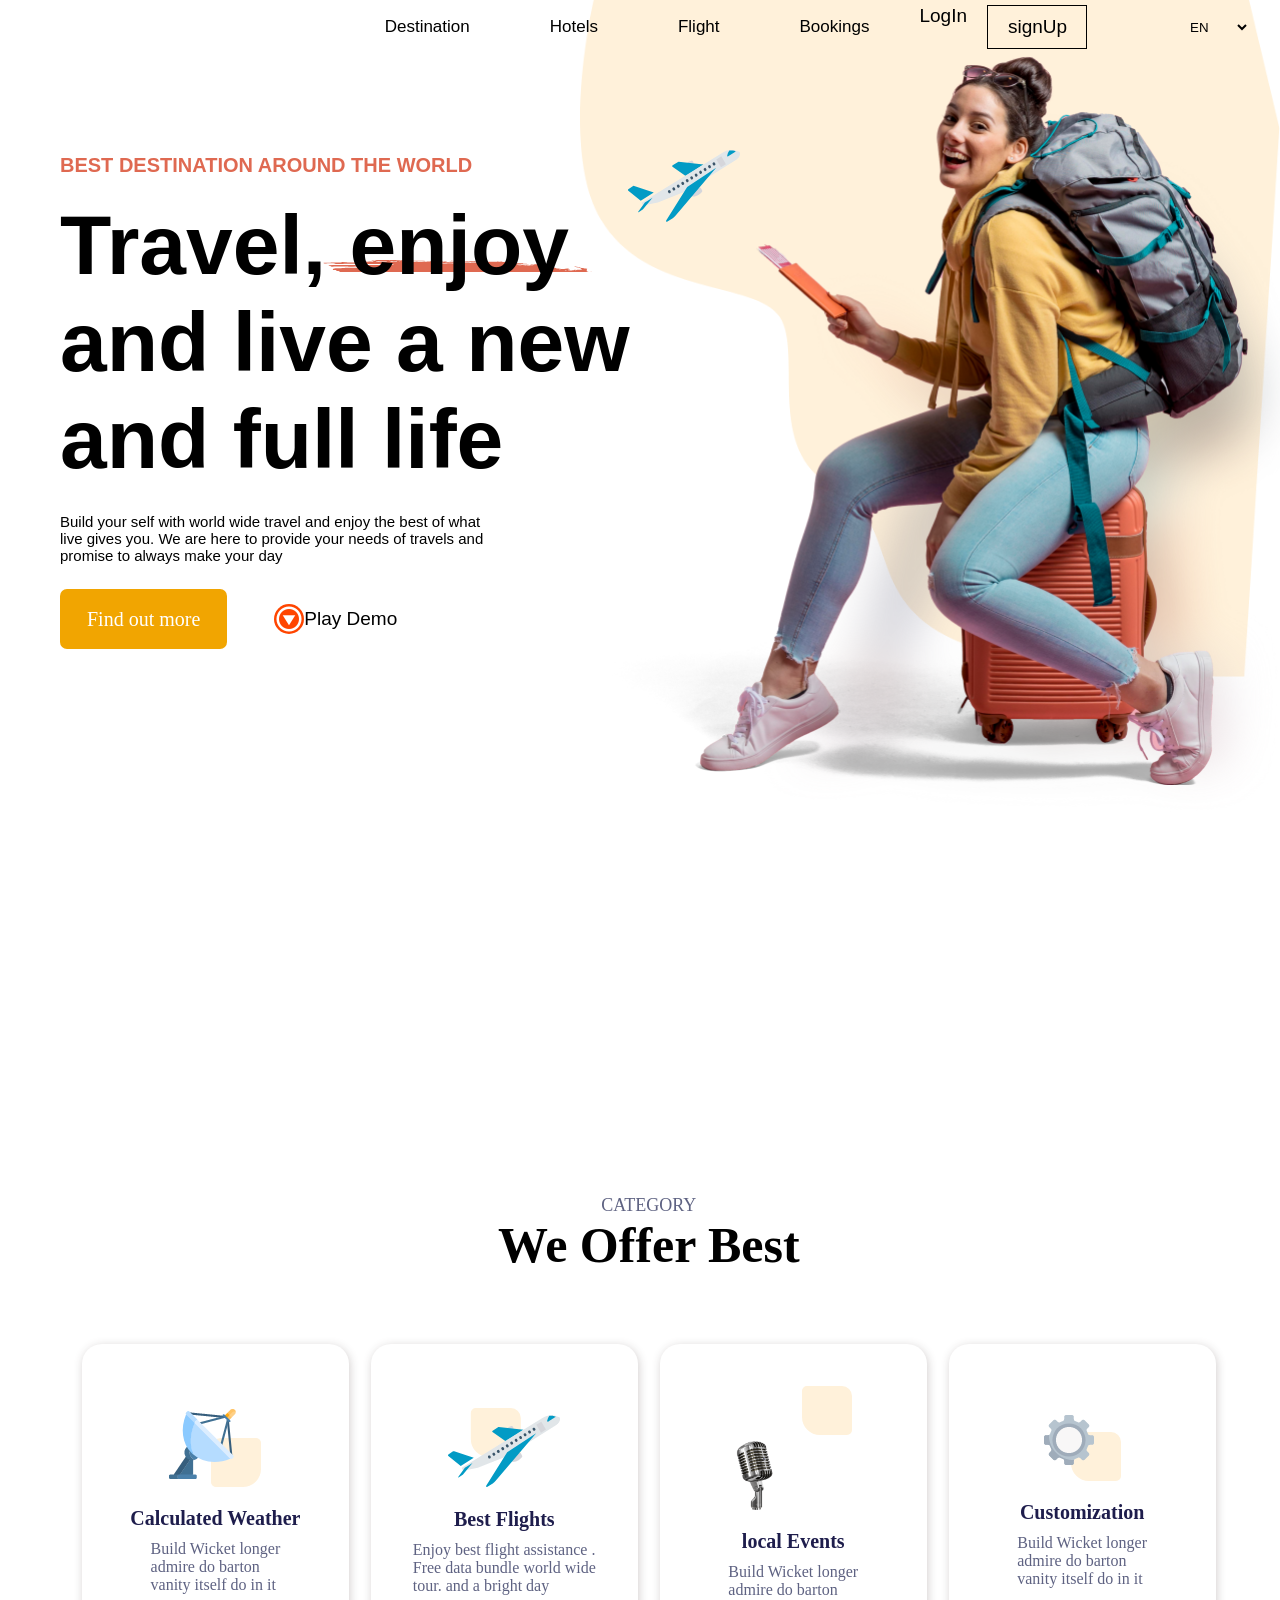
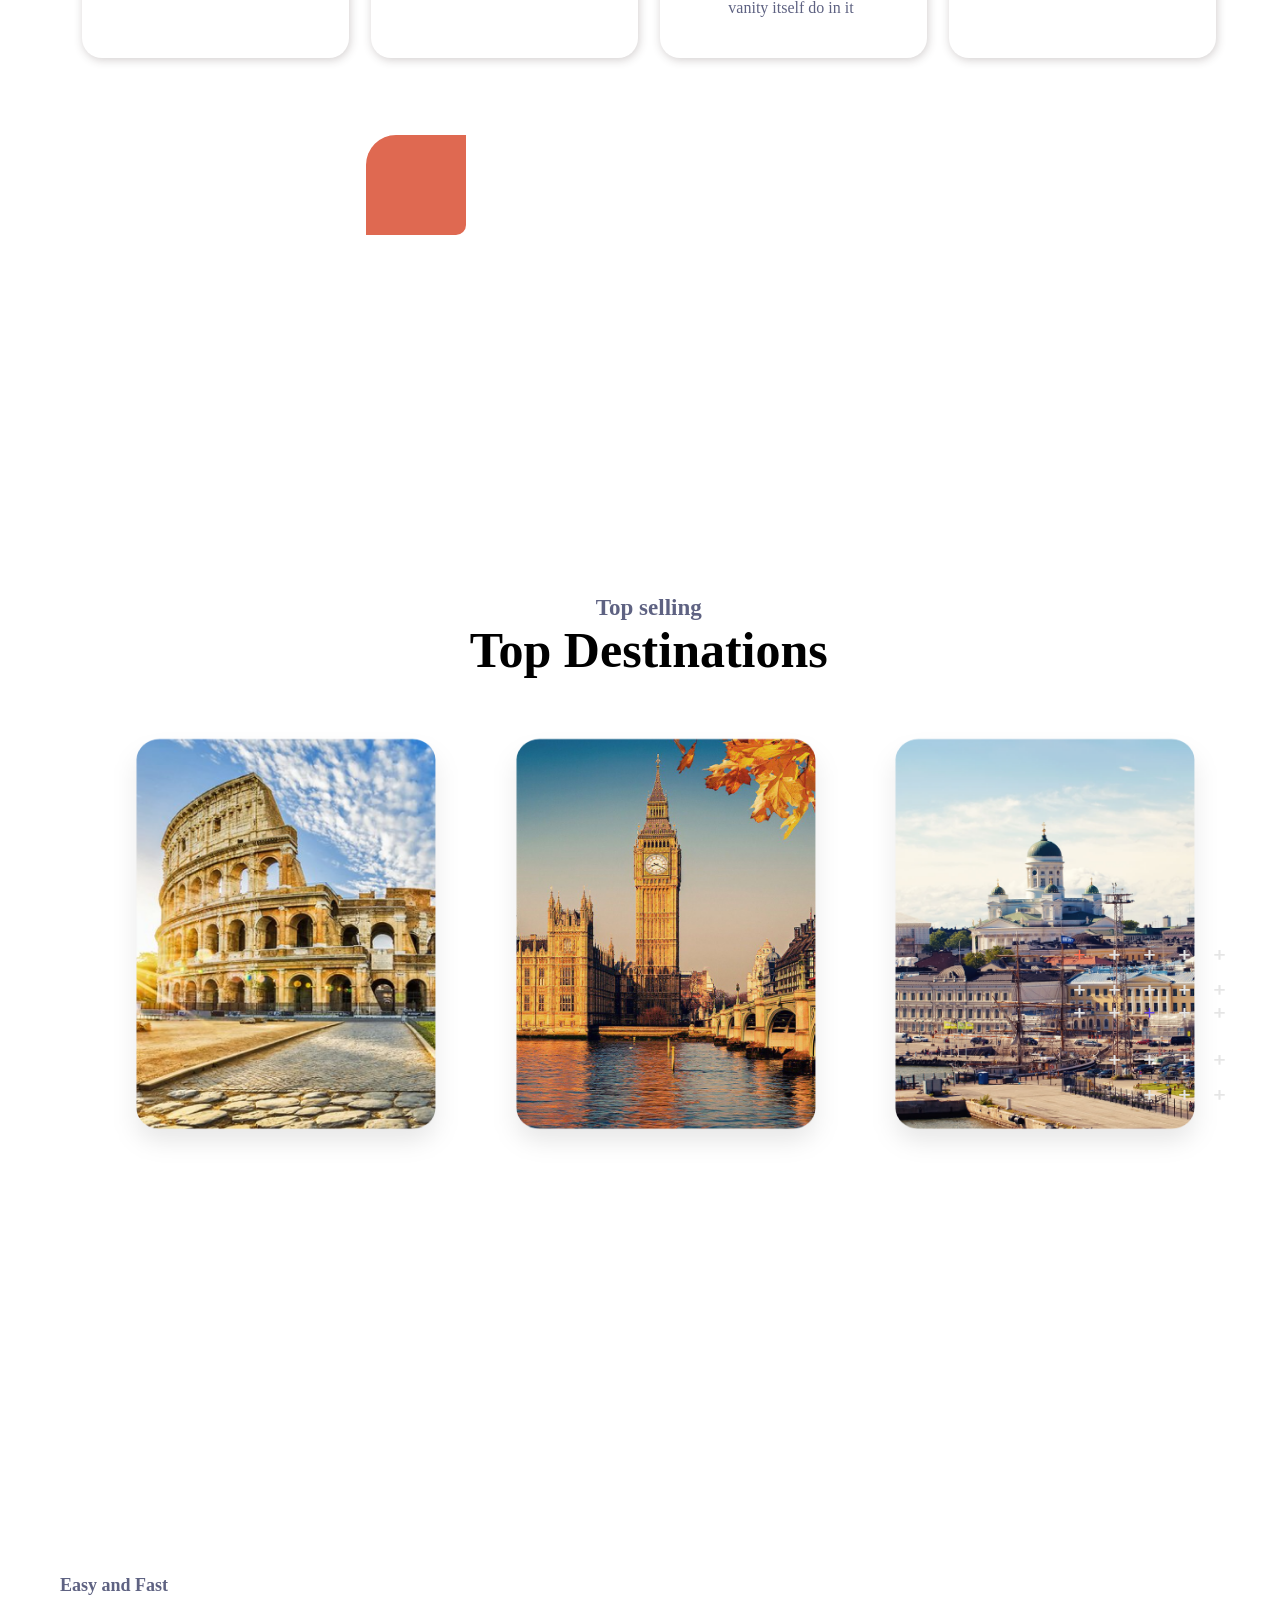
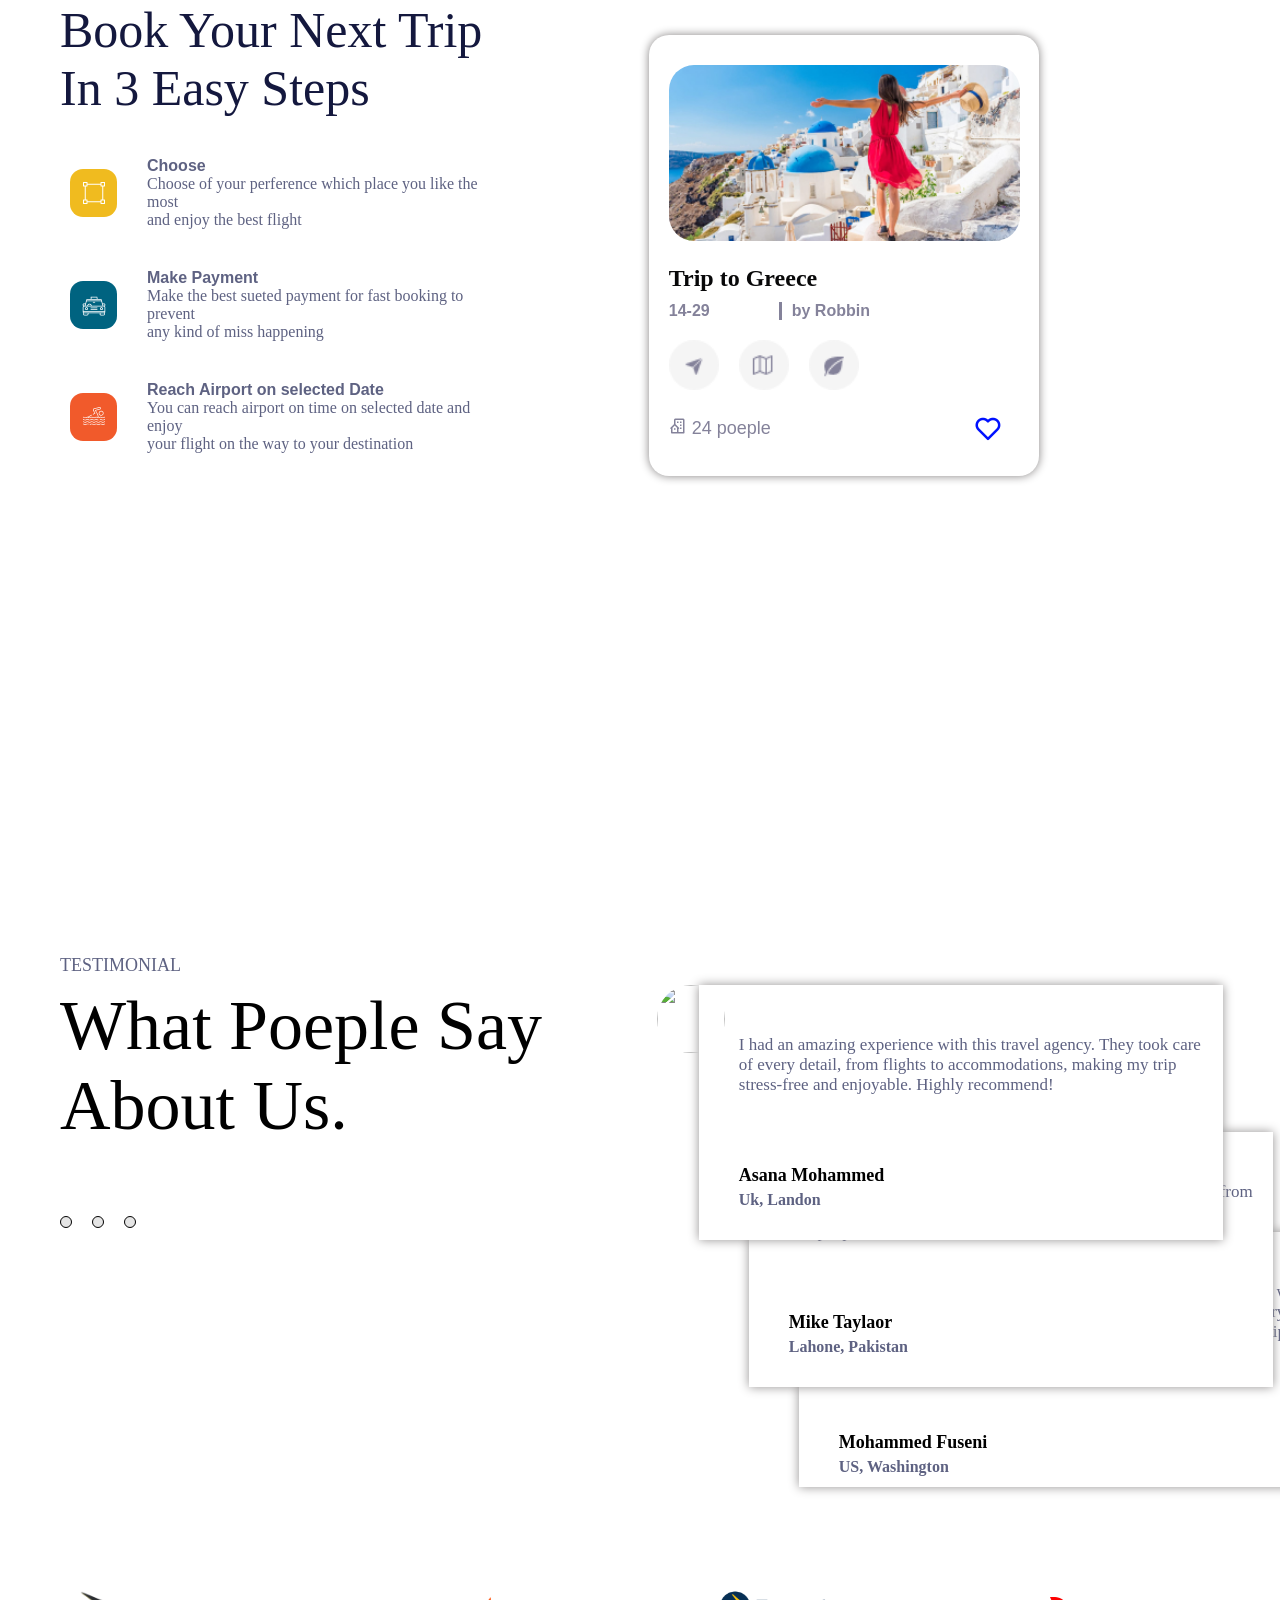
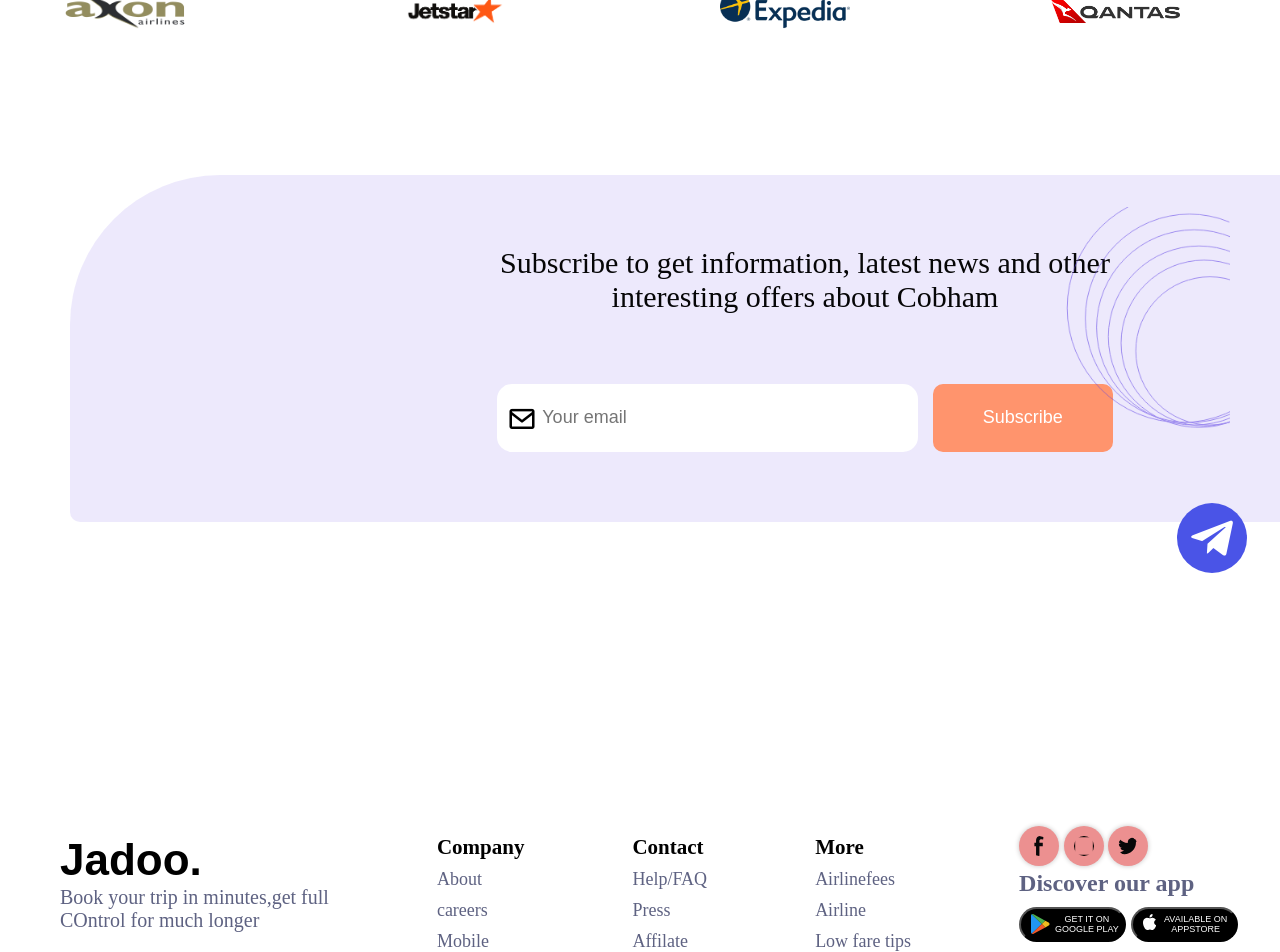
==== index.html @ 2dea8f59 "changes have made" ====
<!DOCTYPE html>
<html lang="en">
<head>
    <meta charset="UTF-8">
    <meta name="viewport" content="width=device-width, initial-scale=1.0">
    <title>Jadoo</title>
    <link href='https://unpkg.com/boxicons@2.1.4/css/boxicons.min.css' rel='stylesheet'>
    <link rel="stylesheet" href="style.css">
    <link rel="stylesheet" href="mobile-view.css">
</head>
<body>
    <div class="main">
        <!-----------------------------------Navigation Bar ---------------------------- -->
        <nav>
            <div class="logo">Jad <span class="color">o</span><span class="color">o</span> </div>
            <ul class="nav-links">
                <li><a href="#destination">Destination</a></li>
                <li><a href="#hotel">Hotels</a></li>
                <li><a href="#flight">Flight</a></li>
                <li><a href="#booking">Bookings</a></li>
            </ul>
            <div class="btn">
                <button class="login"><a href="/login-signup/login/login.html">LogIn</a></button>
                <button class="signUp"><a href="/login-signup/login-signup.html">signUp</a></button>
            </div>
            <div class="language">
                <select>
                    <option value="EN">EN</option>
                    <option value="TWI">TWI</option>
                    <option value="DAGOMBA">GA</option>
                </select>
            </div>
            <div class="menu">
                <i class='bx bx-menu'></i>
            </div>
        </nav>


        <!------------------------------------------------- Destination chapter 1 ------------------------------->
        <div class="destination" id="destination">
            <div class="infor">
                
                <h5 class="around-the-world">Best Destination Around The World</h5>
                <h1 class="travel-headline">
                        Travel, enjoy <br>
                            <svg class="underline" xmlns="http://www.w3.org/2000/svg" xmlns:xlink="http://www.w3.org/1999/xlink" width="385" height="12" viewBox="0 0 385 12">
                                <g id="Decore" transform="translate(-393 -340)">
                                    <g id="Rectangle_36-2" data-name="Rectangle 36" clip-path="url(#clip-path)">
                                    <path id="Vector" d="M444.2,340.334l.836-.2-1.587-.227.781-.205a12.644,12.644,0,0,0,2.3.088c.076-.148-.761-.178-.967-.29a2.423,2.423,0,0,1-.439-.345,12.492,12.492,0,0,1,1.352.055,12.361,12.361,0,0,0,1.807.086c1.116,0,2.2-.044,3.411-.064l-.382-.344,1.56.051c.164.023.365-.024.526.006a5.341,5.341,0,0,0,2.582-.051,3.278,3.278,0,0,1,.483-.083c1.806.031,3.412.391,5.029.56a7.245,7.245,0,0,1,.849.176,14.373,14.373,0,0,0,1.811.314,13.569,13.569,0,0,0,1.8.085,29.361,29.361,0,0,1,3.979.2,11.65,11.65,0,0,0,1.217.1,7.331,7.331,0,0,0,1.046-.042l.935.182a8.7,8.7,0,0,1,1.539-.163,17.468,17.468,0,0,1,1.949.062c.731.063,1.476.1,2.234.168,1.568.126,3.1.191,4.541.194,2.147.052,4.246.083,6.411.158,1.355.03,2.677.035,3.958.014,1.533-.009,3.187.067,4.88.222h0c-.092.18-.837.142-1.338.146-1.617,0-3.269-.04-4.932-.064-.749-.007-1.478,0-2.183.019-1.178.016-2.417-.006-3.7-.067-2.024-.054-3.985-.06-5.866-.018-.148.01-.284.025-.405.045-.026.016-.032.035-.018.057a.23.23,0,0,0,.1.065,1.111,1.111,0,0,0,.192.056,1.88,1.88,0,0,0,.235.033,17.269,17.269,0,0,0,2.235.223.768.768,0,0,1,.084.007.681.681,0,0,1,.08.016,28.9,28.9,0,0,0,4.084.17c2.031.071,3.993.083,5.856.038.281-.005.584,0,.9.025a48.252,48.252,0,0,0,5.383-.071c.665-.036,1.285-.1,2-.114a6.449,6.449,0,0,0,1.13-.117,1.513,1.513,0,0,0,.652-.262c.3.049.6.092.9.129a2.256,2.256,0,0,0,.49.008c.133-.015.215-.048.229-.092.063-.122-.351-.174-.71-.219a7.381,7.381,0,0,1,.736-.06c1.512-.058,3.13-.058,4.818,0,1.308.084,2.364-.027,3.738.1a1.911,1.911,0,0,0,.457-.031,8.573,8.573,0,0,1,1.447-.062,14.2,14.2,0,0,1,1.7.161c.735-.288,2.266-.007,3.409,0,.344.132-.059.116-.079.154s0,0-.137-.02a20.278,20.278,0,0,1-4.486.213c-.327.007-.64.022-.934.046a13.666,13.666,0,0,1-1.48.023,12.9,12.9,0,0,0-1.589.062,2.925,2.925,0,0,0-.66.074c-.166.044-.266.1-.291.176.175.051.369.1.576.137a15.278,15.278,0,0,0,3.043.138c1.523-.106,3.326-.069,4.942-.128,1.092-.033,2.252-.026,3.457.019l-.04.077c.141.027.29.049.438.063l.016-.032a1.282,1.282,0,0,0-.254-.078l-.356-.051a4.167,4.167,0,0,1,.729-.047,13.187,13.187,0,0,0,1.5.033,6.254,6.254,0,0,0,1.166-.141,12.039,12.039,0,0,1,1.99-.157q.879-.032,1.694-.1s.04-.077.3-.123c-.239-.045-.489-.081-.739-.106-1.089-.052-2.182-.1-3.254-.127-.4,0-.768.019-1.111.048a27.313,27.313,0,0,1-3.119-.046l-.328-.047c.324-.174,1.395-.028,1.84-.15a4.266,4.266,0,0,0,.72-.028.073.073,0,0,1-.006-.108.359.359,0,0,1,.18-.078,1.773,1.773,0,0,1,.331-.032,3.568,3.568,0,0,1,.419.02,28.043,28.043,0,0,0,3.4.011c.385-.007.816.013,1.2.013a4.75,4.75,0,0,0,.631-.027,16.573,16.573,0,0,1,3.547-.1,15.724,15.724,0,0,0,1.832-.021,3.342,3.342,0,0,1,.821.117l1.168.07-1.516.149a1.425,1.425,0,0,0,1.081.354c.767.01,1.514.006,2.238-.011a9.493,9.493,0,0,1,1.7.009,1.8,1.8,0,0,0,.348.008,20.217,20.217,0,0,1,3-.122,7.1,7.1,0,0,1,2.485.08c.3-.136-.229-.184-.544-.257.768-.007,1.542-.028,2.333-.025a6.1,6.1,0,0,1,.794.018,7.419,7.419,0,0,1,.839.119,2.31,2.31,0,0,0,.442.072,1.418,1.418,0,0,0,.381-.016c.415-.065,1.071-.026,1.417-.128a2,2,0,0,1,.488-.018,3.224,3.224,0,0,1,.564.086h0a4.034,4.034,0,0,0-.51.079c-.527.111-.347.274.3.5,1.016-.034,2.053-.051,3-.116a11.051,11.051,0,0,1,1.854,0,14.827,14.827,0,0,1,2.021.292,4.042,4.042,0,0,0,.74.1,1.937,1.937,0,0,0,.585-.047c.083-.045.111-.1.082-.16l-.657-.094.036-.071.955-.029c.5-.011,1.03,0,1.508-.019a19.3,19.3,0,0,1,2.348,0c.78.052,1.547.088,2.295.107.724.021,1.257-.1,1.949-.135.523-.024,1.1-.021,1.7.009a17.405,17.405,0,0,0,2.79-.056,3.364,3.364,0,0,0,2.189.313l.4-.039.1.084.307-.025c.573-.028,1.146-.057,1.742-.075a20.163,20.163,0,0,1,2.58.238,2.061,2.061,0,0,1,.525.178c.141.068.445.277.669.413a6.776,6.776,0,0,0-.758.333.045.045,0,0,0,0,.07.353.353,0,0,0,.128.076,1.434,1.434,0,0,0,.227.067,2.394,2.394,0,0,0,.277.043c.184.02.367.032.54.036.854,0,1.673-.031,2.448-.077a4.942,4.942,0,0,1,1.1-.034,7.716,7.716,0,0,1,1.26.185,26.07,26.07,0,0,1,3.446-.017c1.336-.085,2.938,0,4.191-.152-.033.064.088.171.263.231a9.013,9.013,0,0,0,.932.243l2.622.1a2.255,2.255,0,0,0,.352.229,1.552,1.552,0,0,0,.475.161,3.373,3.373,0,0,0,.642.068,8.439,8.439,0,0,1,1.581.067,16.675,16.675,0,0,1-3.657.029c-1.309-.088-2.572-.119-3.741-.094a3.81,3.81,0,0,0-1.019.1,3.873,3.873,0,0,1-1.788.165,10.936,10.936,0,0,0-1.707.047,3.011,3.011,0,0,0-1.079.285c-.063.122.062.222.619.281l2.318.235q.52-.065.987-.148a11.5,11.5,0,0,1,1.874-.09,19.324,19.324,0,0,1,2.219.186,4.44,4.44,0,0,0,1.049.074c.249-.039.478-.085.687-.136a.113.113,0,0,0,.056-.109c.148.016.3.037.438.063a6.856,6.856,0,0,0,2.842.186c.221-.03.391-.075.616-.112a2.125,2.125,0,0,1,.507-.072c1.605.078,2.093-.3,3.451-.313.067-.016.11-.038.124-.065s0-.057-.044-.089a2.356,2.356,0,0,0-.318-.067,2.694,2.694,0,0,0-.339-.027,6.39,6.39,0,0,0-1.565.073c-.274.036-.564.066-.868.089l-1.326-.506c1.315.022,2.561,0,3.711-.076a10.211,10.211,0,0,1,1.024.008l2.586,0a5.572,5.572,0,0,1,1.721.081,4.535,4.535,0,0,0,.621-.008c.133-.029.723-.207,1.076-.322a10,10,0,0,0,1.2.062,7.361,7.361,0,0,0,1.145-.284l1.555.119a.6.6,0,0,1-.195.379.251.251,0,0,0-.013.391,1.9,1.9,0,0,0,.707.431l1.494.751a5.089,5.089,0,0,0,.763.085,2.711,2.711,0,0,0,.623-.039c.67-.1,1.419-.19,2.09-.294.848.121.614.349,1.224.533l2,.285c.288.3.584.579-.359.7-.187.021-.069.135-.242.186a19.413,19.413,0,0,0,2.238.389,3.784,3.784,0,0,1,.7.3,3.03,3.03,0,0,0,1.11.436,8.732,8.732,0,0,0,1.668.216c.919.066,1.857.175,2.773.32a9.06,9.06,0,0,0,.946.1,6.543,6.543,0,0,0,.854,0,10.888,10.888,0,0,0,2.243-.306,10.5,10.5,0,0,1,2.228-.219,9.467,9.467,0,0,1,2.688.887l-1.592.069c-.066.128.029.287-.623.3s-.329.125-.125.244a1.118,1.118,0,0,0,.4.172,3.66,3.66,0,0,0,.632.107l1.343.13a8.909,8.909,0,0,0,1.338.047,3,3,0,0,0,.923-.158,4.014,4.014,0,0,1,.939-.169,5.388,5.388,0,0,0,1.209-.3l1.9.134a1.187,1.187,0,0,1,.758-.251,7.273,7.273,0,0,1,1.445.021l1.281.08c1.424.086,1.741.042,2.182-.3l-1.679-.564c.26-.163.51-.306.76-.449A8.541,8.541,0,0,0,652.7,348q-.9-.234-1.854-.451c-.688-.147-1.417-.271-2.273-.435-.148-.056-.361-.155-.636-.249s-.562-.181-.861-.268c.066-.128.125-.244.024-.389a13.157,13.157,0,0,1,1.591.207,8.618,8.618,0,0,1,1.347.364,1.536,1.536,0,0,0,.225.067,2.566,2.566,0,0,0,.275.046,4.273,4.273,0,0,1,1.813.473,6.106,6.106,0,0,0,1.121.277c.821.117,1.622.273,2.406.406.24.045.489.08.739.106.823.08,1.649.2,2.436.348a5.626,5.626,0,0,1,.718.149,2.364,2.364,0,0,1,.513.2c-.2.084-.316.188-.332.3-.04.077.533.221.8.328s-.268.065-.452.08c-.753.037-.9.086-.462.327a.647.647,0,0,1,.278.225.147.147,0,0,1-.056.2c-.122.237-.46.437-.7.672.337.145.906.295.957.481a.442.442,0,0,0,.179.125,2.026,2.026,0,0,0,.344.115,6.542,6.542,0,0,1,.949.258,1.932,1.932,0,0,1,.582.305.61.61,0,0,0,.267.124,2.408,2.408,0,0,0,.453.075,1.831,1.831,0,0,0,.475-.016c.116-.024.17-.066.15-.115a.525.525,0,0,0-.056-.29.177.177,0,0,0-.045-.255,12.81,12.81,0,0,1,1.7.21,8.064,8.064,0,0,1,1.421.395c.419.156.8.322,1.268.5-.112.218-.112.218.877.58l5.365.078,1.086.231a3.827,3.827,0,0,0,1.912.053l.441-.116a5.144,5.144,0,0,0,2.532-.01c.174.176.291.234.247.263a3.581,3.581,0,0,1-1.444.7c-.17.045-.292.11-.489.151-.641.22-.808.544-.465.9a3.12,3.12,0,0,0,.752.48,8.851,8.851,0,0,1-1.985.605,7.658,7.658,0,0,0-1.687.482,5.754,5.754,0,0,1-1.7.446,1.88,1.88,0,0,0-.791.225,1.068,1.068,0,0,0,.234.86.71.71,0,0,0,.348.284,3.983,3.983,0,0,0,.75.266s.144.062.213.1c.038.328-.2.622-.708.863a1.046,1.046,0,0,1-.484.147,4.775,4.775,0,0,1-.834.016c-.662-.026-1.283-.018-1.925-.027a8.9,8.9,0,0,0-1.771.107,1.44,1.44,0,0,0-.891.388.307.307,0,0,1-.069.135.126.126,0,0,0-.036.071l1.442.509-1.685.248c-.112.218.682.332,1.073.484l-.254.095a4.285,4.285,0,0,1-1.134-.079l-.383-.055-.053.1c-.25.143-1.119.005-1.469.114s-.112.218.395.318a9.966,9.966,0,0,0,1.11.169,8.751,8.751,0,0,0,1.074.04,2.141,2.141,0,0,0,.483-.083c.7-.173,1.479-.324,2.319-.454a13.87,13.87,0,0,1,2.351-.174,4.9,4.9,0,0,1,.9.05,4.061,4.061,0,0,1,.824.2h0l.468,0s.251.084.213.1c-.2.268-.009.587.532.91h0l-.491.04c-.7-.017-.266.176-.377.277a4.218,4.218,0,0,0-1.378.051l-.351,0,.137.02.17-.045.645.175c-.313.038-.541.081-.817.1a1.3,1.3,0,0,0-.36.084c-.085.038-.13.083-.134.135,0,.079-.09.147-.25.2a2.612,2.612,0,0,1-.663.092,3.477,3.477,0,0,0-.714.132l.8.5s-.41-.059-.191.028l.033-.064.5.119a1.262,1.262,0,0,0,.83.043c.22-.086.164.023.269-.01-.043.083-.281.146-.484.2a7.876,7.876,0,0,1-.786.1c.494.353.518.363-.244.475s-.511.251-1.145.284.07.265.49.3a8.81,8.81,0,0,1,.929.125,6.235,6.235,0,0,1,.81.206l-.145.282c-.185-.019-.369-.046-.547-.078a4.191,4.191,0,0,0-1.7-.174l.246.207-1.9-.085c.039.158.317.334.776.49h0a.686.686,0,0,0-.148.289c-.036.071-.221.03-.344.04a4.127,4.127,0,0,0-1.05.159c-.253.084-.391.195-.4.322-.056.109.6.32,1.019.3a33.145,33.145,0,0,1,3.316.178,6.609,6.609,0,0,1,1.967-.112c.015.131-.141.24-.442.311a4.955,4.955,0,0,1-1.229.084c.264.286,1.828.33,1.878.633a9.415,9.415,0,0,1-1.2-.122,7.1,7.1,0,0,1-1.07-.257,1.475,1.475,0,0,0-.239-.067,2.337,2.337,0,0,0-.287-.038,1.75,1.75,0,0,0-.263,0,.538.538,0,0,0-.174.037c.21.106.441.228.706.342a1.581,1.581,0,0,0,.522.185c1.45.207,2.12.62,3.37.874.328.047.359.217.072.2a3.88,3.88,0,0,0-.717.022.739.739,0,0,0-.392.137,4.574,4.574,0,0,1-.8.182,30.777,30.777,0,0,0,4.434,1.033,5.863,5.863,0,0,0,.926.084c.924-.018,1.9,0,2.915.044a7.835,7.835,0,0,0,.982-.025,4.584,4.584,0,0,1,2.354.336l1.1.488c-.043.083-.239.179-.394.309l.868.255,6.8-.765,1.317.581,1.947-.073c.148.015.3.036.438.063.382.172.678.338,1.094.5s1.177.168,1.7.359a9.4,9.4,0,0,0,1.7.291c.052.155-.021.3-.214.417-.069.135-.409.224-.475.352,0,.128-.133.24-.382.325a3.994,3.994,0,0,1-1.043.161,29.928,29.928,0,0,1-4.4.667,1.593,1.593,0,0,0-.362.062.264.264,0,0,0-.167.111c-.006.125-.124.235-.347.322a3.5,3.5,0,0,1-.941.183.6.6,0,0,0-.231.05.765.765,0,0,0-.322.094.092.092,0,0,0-.023.15.711.711,0,0,0,.282.168,3.116,3.116,0,0,0,.514.142q.429.095.877.18c-.02.039-.32.051-.278.084.111.107.132.21.061.3a.854.854,0,0,1-.471.215l1.557.856a13.794,13.794,0,0,1,2.664.532c0,.042-.048.078-.133.1a1.405,1.405,0,0,1-.355.047c-.4.026-.77.069-1.2.1a2.912,2.912,0,0,0-.642.11.515.515,0,0,0-.308.2l.927.312c-.309.087-.537.13-.741.184a1.727,1.727,0,0,0,.551.3,6.191,6.191,0,0,0,.923.259c.095.015.191.025.285.03a2.146,2.146,0,0,0,.259,0,6.734,6.734,0,0,1,2.409.227c.822.173,1.268.278,1.874.412l1.177,0a4.829,4.829,0,0,1,.762.224,1.2,1.2,0,0,1,.431.257c-.073.141-.626.076-.961.1a14.193,14.193,0,0,1-2.941.007,4.7,4.7,0,0,0-.829.012q-.872.044-1.677.119-.53.065-.99.155c-.092.18,1.172.292.444.394a1.736,1.736,0,0,0,.465.066,15.56,15.56,0,0,0,2.319.118,34.314,34.314,0,0,1,4.449.146,36.223,36.223,0,0,0,4.779.132,14.569,14.569,0,0,1,1.782.076,20.2,20.2,0,0,0,2.156.15,5.921,5.921,0,0,1,.735.037,6.252,6.252,0,0,1,.739.125h0c-.023.045-.248.082-.2.1a10,10,0,0,0,2.024.978,5.408,5.408,0,0,0,2.086.057c.5-.17.332-.3-.613-.694a3.9,3.9,0,0,1,.714.04,3.233,3.233,0,0,1,.654.156l.821.289.739.278-.2.385c-.095.13-.01.284.243.441a3.215,3.215,0,0,1,.4.257c.451.341.567.671.334.95a6.779,6.779,0,0,1-1.781,1.123,17.79,17.79,0,0,0-1.891,1.108,7.185,7.185,0,0,1-1.2.449c-.885.294-1.853.576-2.741.876s-1.884.523-2.866.775q-2.185.458-4.7.809c-1.041.2-2.109.388-3.074.608a30.787,30.787,0,0,1-3.962.564,29.182,29.182,0,0,0-3.525.571.92.92,0,0,0-.254.095,2.5,2.5,0,0,1-1.479.478,1.173,1.173,0,0,0,.164.2c.1.078.117.153.049.214a.845.845,0,0,1-.432.131,7.034,7.034,0,0,0-1.51.308.4.4,0,0,0-.261.142c-.03.058,0,.124.089.192s.08.136.005.189a.942.942,0,0,1-.423.109c-.518.078-1.072.144-1.658.2a32.8,32.8,0,0,1-4.243.083c-.164-.023-.334.021-.526-.006a16.661,16.661,0,0,0-2.944.013c-.965.048-1.971.063-2.987.1a40.042,40.042,0,0,0-4.032.244,30.042,30.042,0,0,0-3.31.154c-1.072.042-2.089.111-3.043.206-1.536.132-3.066.251-4.582.4-1.418.085-2.728.219-3.906.4a9.526,9.526,0,0,0-1.57.141,5.708,5.708,0,0,1-1.429.209l-1.577.154c-.272.034-.57.059-.889.073-1.46.039-2.483.258-3.84.326l-.137-.02a73.966,73.966,0,0,1-8.2.647c-1.769.126-3.7.161-5.571.265-.455.142-1.5,0-2.065.132a15.313,15.313,0,0,1-2.2.106c-.723.035-1.431.1-2.2.113a7.321,7.321,0,0,0-1.655.191,22.213,22.213,0,0,1-3.388.363c-1.715.079-3.34.212-5.08.225.017.123-.1.231-.329.311a3.638,3.638,0,0,1-.993.147c-1.865.085-3.561.242-5.45.317l-.5.011-5.647.185c-1.521.044-2.987.1-4.539.144-.575-.082-.6.08-1,.057a.5.5,0,0,0-.438-.063l-.049.1-6.448.257c-2.527.144-5.181.225-7.939.244-.655.023-1.269.067-1.83.131-.518.03-1.058.049-1.616.058q-1.13-.013-2.207.008c-1.889.075-3.868.1-5.932.11s-3.632.094-5.471.128c-1.245.022-2.483.031-3.77.019-.614-.005-1.366-.085-2-.107s-.843-.017-.931.039a4.464,4.464,0,0,1-1.534.07c-1.085,0-1.236-.053-1.506-.443l1.342-.153a6.817,6.817,0,0,1,1.195-.045,11.1,11.1,0,0,1,1.4.146c.182.034.372.06.56.076a4.974,4.974,0,0,0,.537.019c1.347-.049,2.676-.121,3.972-.183l.191-.028.035-.353c-.169-.031-.344-.056-.52-.074l-6.471-.1c-1.485-.026-3.022-.122-4.479-.144s-2.242-.038-3.372-.068c-.476-.021-.961-.051-1.452-.09a.221.221,0,0,0,.056-.109c.03-.058.069-.135-.137-.192a4.019,4.019,0,0,0-.843-.189c-.3-.025-.592-.036-.864-.034a21.762,21.762,0,0,1-4.153-.435l-.491.212c-2.048-.072-4.128-.142-6.268-.207a11.807,11.807,0,0,1-1.309-.139c-.465-.066-.888-.216-1.377-.293-.485-.053-.967-.091-1.439-.116a2.356,2.356,0,0,1,.509-.134.943.943,0,0,0,.424-.1c.074-.051.069-.116-.013-.184-.145-.117-.205-.229.129-.25a1.4,1.4,0,0,0,.646-.184c.112-.087.108-.192-.013-.3a.59.59,0,0,1-.106-.194h0l-.137-.02a14.984,14.984,0,0,0-1.987-.477,5.443,5.443,0,0,0-.9-.074c-.72-.027-1.423-.031-2.168-.069-.356-.017-.726-.054-1.09-.108-.52-.074-.575-.082-.86-.385a3.07,3.07,0,0,0,1.072-.152c.22-.094.267-.223.134-.365-.371-.308-.762-.632-2.516-.821q.866-.034,1.667-.1a.835.835,0,0,0,.336-.073c.064-.037.071-.085.021-.136a.792.792,0,0,0-.3-.151,3.109,3.109,0,0,0-.517-.112,20.46,20.46,0,0,0-2.789-.288c-.761-.005-1.45.02-2.34.038l-1.04-.149c.02-.039-.131-.088-.091-.109.28-.2.587-.4.9-.615a5.873,5.873,0,0,1-1.186-.371c-.3-.139-.47-.282-.5-.413a.074.074,0,0,1,.027-.107.517.517,0,0,1,.212-.073,1.94,1.94,0,0,0,.633-.155c.138-.071.195-.158.165-.254l-.794-.341c-2.444-.205-4.849-.338-7.169-.4l-2.1-.038c-.247-.09-.166-.134.073-.141s.908.006,1.375.01a5.6,5.6,0,0,0,1.045-.057,1.057,1.057,0,0,0,.564-.216l-.679-.393c.04-.077.1-.186.478-.187a1.248,1.248,0,0,0,.554-.12c.1-.064.089-.145-.021-.231a.168.168,0,0,1,.089-.173c.566-.016,1.129-.025,1.644-.055a2.832,2.832,0,0,0,.6-.081.491.491,0,0,0,.293-.164c.023-.064-.018-.135-.118-.208a1.744,1.744,0,0,0-.459-.212,8.052,8.052,0,0,0-2.047.038,2.714,2.714,0,0,1-.838.122,7.59,7.59,0,0,1-1.185-.073,7.066,7.066,0,0,0-1.33-.065,1.55,1.55,0,0,0-.79.19c-.485-.028-.915-.048-1.339-.081a8.667,8.667,0,0,0-1.372-.017c-.635.029-1.318.034-2.033.013-2.062-.047-4.127-.087-6.126-.083-.529,0-.989.038-1.511.025a8.737,8.737,0,0,1-1.588-.055,3.14,3.14,0,0,0-.364-.029,1.812,1.812,0,0,0-.3.017,29.919,29.919,0,0,1-3.969.122c-2.009.023-4.091.015-6.1.044-.591.022-1.151.059-1.673.112q-.6.05-1.244.077c-.331.015-.645,0-.6.135s-.442.061-.726.041c-.976-.047-1.971-.118-2.976-.212a27.138,27.138,0,0,0-2.859-.154,9.209,9.209,0,0,1-2.142-.12.406.406,0,0,1,.259-.218,17.631,17.631,0,0,0-2.232-.459,19.966,19.966,0,0,0-2.366-.2l-1.02-.359c-.254-.039-.515-.067-.765-.08a5.614,5.614,0,0,0-.693,0,2.876,2.876,0,0,1-.543-.029,2.372,2.372,0,0,1-.5-.12,4.214,4.214,0,0,0-.686-.152,4.923,4.923,0,0,0-.737-.051,16.972,16.972,0,0,1-2.2-.232c-.186-.078-.3-.16-.329-.237s.03-.143.167-.193c.223-.087.352-.194.379-.316s-.048-.255-.221-.392c-.088-.084-.113-.165-.076-.238a.483.483,0,0,1,.294-.185c.586-.226.441-.343-.473-.681a3.842,3.842,0,0,0-.528-.152,6.131,6.131,0,0,0-.633-.1c-.511-.048-1.017-.081-1.506-.1-.274-.039-.56,0-.877-.008-1.588-.055-1.812-.19-2.308-.481l-.362-.21a19.755,19.755,0,0,0-2.206-.384,19.534,19.534,0,0,0-2.226-.139,5.474,5.474,0,0,1-.905-.067,28.649,28.649,0,0,0-3-.277,13.276,13.276,0,0,1-1.871-.2,8.992,8.992,0,0,1-1.6-.422,7.7,7.7,0,0,0-1.453-.373c-.657-.094-.71-.219-.333-.323s1.006-.242,1.563-.355c.194-.039.316-.1.354-.17s-.012-.156-.143-.241a.444.444,0,0,1-.018-.423c.034-.055.017-.117-.05-.182a1.1,1.1,0,0,0-.341-.194,3.875,3.875,0,0,0-.569-.171,6.506,6.506,0,0,0-.7-.117c-1.013-.145-2-.285-3.033-.385-.434-.048-.866-.11-1.286-.184-.858-.186-1.779-.337-2.71-.442a5.688,5.688,0,0,1-1.2-.247c-1.025-.3-1.966-.611-2.808-.939a4.4,4.4,0,0,0-.78-.29,9.266,9.266,0,0,0-1.041-.225,5.035,5.035,0,0,1-.771-.214c-.16-.163-.168-.317-.024-.447a1.746,1.746,0,0,1,.847-.3c.391-.075.758-.16,1.1-.25a10.49,10.49,0,0,1,1.427-.147,3.273,3.273,0,0,0,1.369-.321,22.971,22.971,0,0,0-4.888-.492l-1.144-.232.142-.276c.286-.156.384-.348.287-.558a.165.165,0,0,1,.041-.272,1.418,1.418,0,0,1,.6-.167c1.656-.308,3.563-.531,5.12-.874a13.152,13.152,0,0,1,1.673-.112c.6-.031.587-.171-.095-.33q-.575-.124-1.171-.236c-1.774.022-2.524.452-4.541.378l-.9-.529c-.253,0-.5,0-.737,0l-3.41.291a1.915,1.915,0,0,0-.643.123c-.136.063-.181.145-.129.236a.329.329,0,0,1-.158.308c-.078.065-.036.147.117.23.345.187-.115.225-.408.279a2.012,2.012,0,0,1-.251,0c-.091,0-.187-.013-.281-.026a2.6,2.6,0,0,1-.268-.052,1.432,1.432,0,0,1-.213-.07c-.5-.174-.931-.36-1.419-.554.368-.2-.03-.514.537-.7.064-.037.092-.08.081-.128s-.06-.1-.144-.15c-.217-.132-.316-.263-.287-.38s.185-.215.453-.285l.036-.071c-.68-.221-.482-.434-.739-.677l-.658-.149a8.434,8.434,0,0,0-3.073-.308c-.279-.143.089-.173.365-.2l2.313-.214c1.512-.142,3.066-.251,4.751-.327s3.568-.255,5.312-.391a.581.581,0,0,0,.2-.049c.042-.023.058-.051.044-.081a1.454,1.454,0,0,0-.259-.089,2.91,2.91,0,0,0-.338-.065c-.547-.078-1.111-.124-1.7-.187L430.4,370l-.327-.164a2.833,2.833,0,0,0-.643-.292,5.73,5.73,0,0,0-.75-.107,4.343,4.343,0,0,0-.692,0c-.552.045-1.052.1-1.58.16s-.82.11-1.277.141q-1.388.043-2.683.133c-.73.116-1.407.249-2.026.4a4.752,4.752,0,0,1-1.391.077,2.973,2.973,0,0,1-.736-.224c-.171-.086-.241-.174-.2-.247a.48.48,0,0,1,.3-.137,2.938,2.938,0,0,1,.592-.046c.654-.024,1.26-.071,1.806-.142a17.8,17.8,0,0,1,2.713-.191,7.229,7.229,0,0,0,.893-.079,5.061,5.061,0,0,1,.907-.05,7.981,7.981,0,0,0,2.208-.181c.217-.044.354-.11.4-.191s-.013-.175-.159-.271a7.252,7.252,0,0,0-1.03-.567,4.685,4.685,0,0,0-.787-.25,8.572,8.572,0,0,0-.994-.17c-.2-.116-.3-.232-.3-.337s.112-.2.318-.267a5.074,5.074,0,0,1,2.131-.26,14.874,14.874,0,0,0,1.5-.012,24.152,24.152,0,0,1,3.383.1c.312.03.619.048.912.055,2.092.044,4.088.047,6.091.037,1.061-.007,2.132-.033,3.238-.013,2.594.04,4.964-.056,7.471-.076a23.925,23.925,0,0,0,3.479-.254,3.024,3.024,0,0,0,.5-.17,16.089,16.089,0,0,0-2.041-.324,13.809,13.809,0,0,0-1.964-.056,6.309,6.309,0,0,1-1.2.048,10.449,10.449,0,0,1-1.413-.16h0l1.363-.081c.9-.043,1.828-.07,2.707-.123,1.4-.09,2.7-.214,4.141-.283a24.269,24.269,0,0,0,3.113-.341,20.249,20.249,0,0,1,2.2-.272,1.413,1.413,0,0,0,.957-.263,2.349,2.349,0,0,0-1.013-.145c-2.122-.047-4.146-.021-6.031.075a16.746,16.746,0,0,0-2.5.229,4.626,4.626,0,0,1-.955.029c-1.093,0-2.14.027-3.127.084a44.769,44.769,0,0,1-4.489.047c-.3-.1.053-.1.073-.141,1.254-.1,2.484-.2,3.762-.289.35-.029.723-.047,1.115-.054a12.82,12.82,0,0,0,3.508-.367c.046-.09.575-.09.813-.153a.512.512,0,0,0,.239-.179,2.249,2.249,0,0,0-1.013-.145q-1.293.054-2.488.154c-.739.063-1.555.093-2.424.088-.642-.009-1.194.036-1.842.04-.351-.012-.713-.036-1.079-.072a7.48,7.48,0,0,1,1.651-.24c.51-.079,1.144-.112,1.237-.292a1.287,1.287,0,0,0-.712-.1c-.445.009-.875.025-1.289.05-.877.054-1.824.074-2.821.059-.525,0-1.025.012-1.49.042-1.053.049-2.065.132-3.03.18-1.974.069-3.78.211-5.679.3a6.448,6.448,0,0,1-1.355.006c-.551-.072-.575-.082-.637-.132-.15-.083-.192-.165-.117-.23a1.521,1.521,0,0,1,.612-.105c1.7-.129,3.316-.294,4.836-.494a11.541,11.541,0,0,0,1.739-.241,10,10,0,0,1,1.348-.166q1.113-.1,2.314-.159a4.749,4.749,0,0,0,.936-.13.954.954,0,0,0,.494-.252l-.957-.309q-.229-.018-.454-.03l-8.137.4-.8.023a3.5,3.5,0,0,1-1.9-.41,14.006,14.006,0,0,0,4.4-.846c-.224-.039-.454-.072-.684-.1-1.519-.065-2.959-.062-4.265.011-.774.02-1.569.024-2.367.034a5.563,5.563,0,0,1,1.723-.209,26.376,26.376,0,0,0,3.683-.48,7.787,7.787,0,0,1,1.324-.176,5.373,5.373,0,0,0,1.26-.165c.313-.091.5-.214.535-.357a.9.9,0,0,1,.335-.366,4.57,4.57,0,0,0-1.228-.393,8.972,8.972,0,0,0-1.6-.169c-1.085-.042-2.209-.124-3.341-.243a14.842,14.842,0,0,0-1.629-.088,8.87,8.87,0,0,1-1.447-.118,6.387,6.387,0,0,1-1.263-.324c-.446-.16-.862-.323-1.278-.486s-.9-.369-1.382-.569c-.437-.024-.864-.036-1.273-.037a6.964,6.964,0,0,1-1.07-.044,7.277,7.277,0,0,1-1.067-.2h0c.2-.1.416-.182.65-.293a1.873,1.873,0,0,1-.636-.409.278.278,0,0,1-.047-.377c.053-.1-.274-.267-.383-.4-.143-.113-.164-.221-.061-.31a1.281,1.281,0,0,1,.639-.186,3.945,3.945,0,0,0,.944-.237c.078-.026.118-.061.119-.1s-.04-.084-.116-.128a1.454,1.454,0,0,0-.323-.123,3.449,3.449,0,0,0-.451-.089,14.466,14.466,0,0,0-1.445-.1q-1.191-.026-2.283-.016a19.184,19.184,0,0,1-2.583-.176,5.576,5.576,0,0,1-1.881-.455,8.521,8.521,0,0,0-1.474-.39,3.692,3.692,0,0,1,1.417-.356,4.723,4.723,0,0,0,1.041-.164.793.793,0,0,0,.493-.306l-1.431-.473a21.451,21.451,0,0,0-3.069-.087l1.313-.212a.061.061,0,0,0,.033-.064c-.1-.373-.3-.449-1.615-.63l-.739-.106-1.173-.119a.867.867,0,0,1-.365-.225c-.055-.074-.036-.143.053-.2.179-.094.239-.211.175-.34-.109-.084-.113-.164-.012-.225a1.324,1.324,0,0,1,.566-.11c.211-.011.233-.111.352-.17a1.537,1.537,0,0,1,.583-.187,5.917,5.917,0,0,1,.954-.062c1.073-.014,2.084-.064,3.014-.148l-.164-.023a23.469,23.469,0,0,0,2.661-.033c.8-.072,1.821-.057,2.67-.108a3.42,3.42,0,0,0,1.476-.244,5.742,5.742,0,0,1,1.793-.116c.4.009.78.009,1.146,0a9.133,9.133,0,0,1,1.738.048,4.046,4.046,0,0,0,.543.029c1.614,0,3.225.013,4.818,0a8.013,8.013,0,0,1,1.239.046,3.135,3.135,0,0,0,.519.019c2.523-.108,5.357-.02,7.831-.149.3-.025.632-.035.986-.031a8.075,8.075,0,0,0,1.973-.125,5.352,5.352,0,0,1,.983-.107,10.987,10.987,0,0,1,1.254.041,11.8,11.8,0,0,0,1.979-.02c1.087-.068,2.227-.11,3.413-.125a5.212,5.212,0,0,0,.937-.071,1.1,1.1,0,0,0,.525-.2,1.8,1.8,0,0,0-.9-.129c-1.17-.009-2.338-.024-3.487-.016-1.027-.023-2.015-.016-2.948.02a7.773,7.773,0,0,1-1.6-.091,10.259,10.259,0,0,0-1.988-.133c-.438.012-.9.011-1.379,0a6.944,6.944,0,0,1-.9-.129,3.44,3.44,0,0,0-.364-.064,3.513,3.513,0,0,0-.37-.027,2.128,2.128,0,0,0-.314.016.643.643,0,0,0-.2.055,7.643,7.643,0,0,1-2.294.12,28.514,28.514,0,0,0-3.4-.251,2.592,2.592,0,0,0-.272-.016,1.5,1.5,0,0,0-.227.014c-2.314.159-5,.12-7.421.207a5.928,5.928,0,0,1-.891-.038,26.345,26.345,0,0,0-5.584-.109,5.51,5.51,0,0,1-.624.014,21.664,21.664,0,0,0-2.9-.07c-1.361.019-2.671.052-4.053.055a12.259,12.259,0,0,0-2.433.162,3.916,3.916,0,0,1-.768.007c-.179-.108-.335-.206-.521-.3a2.925,2.925,0,0,0-.732-.349,8.411,8.411,0,0,0-1.112-.293c-.712-.1-.773-.269-.265-.341a27.806,27.806,0,0,1,4.788-.342c1.542-.028,3.111-.052,4.673-.063.911,0,1.87.019,2.757.008.3.009.6.025.915.048a10.688,10.688,0,0,0,1.093.046,33.995,33.995,0,0,1,3.6.019c.472.011.925.009,1.354-.006,1.016-.047,2.114-.05,3.265-.009.716.022,1.411.027,2.078.014.235,0,.429-.035.655-.017,1.983.2,3.409,0,5.2.054.872.008,1.707-.009,2.493-.05q2.3-.045,4.708-.016c2.123.042,4.1-.028,6.127-.034.4,0,.788-.01,1.16-.027,1.808-.1,3.766-.127,5.826-.077a8.207,8.207,0,0,0,1.241-.073,2.386,2.386,0,0,0,.794-.229c.075-.067.035-.151-.113-.237-.248-.108-.529-.213-.838-.313l-11.48-.125c-.482-.009-.952-.009-1.409,0q-2.015.036-4.142,0c-1.4-.021-2.74.015-4.1.028q-.6,0-1.228-.01c-2.828-.088-5.588-.121-8.262-.1-1.126.018-2.338-.024-3.484-.022s-2.716.025-4.077.044l-4.216.087c-.829.012-1.637.042-2.442.064a6.777,6.777,0,0,0-2.565-.725,9.093,9.093,0,0,0-1.3-.1c-1.3.063-2.908-.057-4.136-.012a7.973,7.973,0,0,0-1.829.186,12.259,12.259,0,0,1-1.351.227c-1.337-.37-1.441-.626-.409-.747a7.926,7.926,0,0,0,.865-.083,2.086,2.086,0,0,1,.462-.06,4.837,4.837,0,0,1,.615.021,12.016,12.016,0,0,0,1.877.006,11.053,11.053,0,0,1,1.808-.031,5.448,5.448,0,0,0,1.37-.094,5.767,5.767,0,0,1,1.456-.033,3.04,3.04,0,0,0,.355.024,1.642,1.642,0,0,0,.29-.021,17.028,17.028,0,0,1,2.514-.033c1.424.038,2.764.014,3.974-.073a10.108,10.108,0,0,0,1.84-.323,2.121,2.121,0,0,1,.575-.09,35.6,35.6,0,0,1,3.846.233c.5.061,1,.107,1.487.137,1,.069,1.978.1,2.892.089,1.329-.025,2.71-.019,4.132.019.878.019,1.725.016,2.532-.01.829-.021,1.711-.011,2.628.031a11.077,11.077,0,0,0,2.328-.129,1.973,1.973,0,0,0,.488-.206,20.048,20.048,0,0,0-3.857-.269,6.85,6.85,0,0,1-1.257-.069l-.016.032a1.454,1.454,0,0,1-.39.022,2.6,2.6,0,0,1-.467-.068h0l.165-.321q1.316,0,2.555-.055c.7-.038,1.624.156,2.229.064,1.165.077,1.92-.077,2.967-.058s2.2.128,3.244.147c.915,0,1.8-.01,2.664-.04a7.963,7.963,0,0,1,1-.008,8.061,8.061,0,0,0,1.379,0,1.881,1.881,0,0,0,.825-.225c-.128-.094-.3-.215-.5-.34a6.1,6.1,0,0,1,1.669-.161l.982-.025a1.327,1.327,0,0,0,.561-.091c.1-.056.092-.132-.024-.211a5.63,5.63,0,0,0-3.285-.125l-1.807-.086Zm24.469.63-.137-.02Zm223.3,39.063-.036.071.04-.077.3.043.023-.045Zm-42.193-29.769q-.638-.1-1.286-.184a2.143,2.143,0,0,0-.311,0,.7.7,0,0,0-.211.043c-.04.077.2.125.419.156a6.2,6.2,0,0,0,.82.072,3.268,3.268,0,0,0,.665-.046l.252-.033ZM427.13,373.34c.282.007.551,0,.8-.01,1.1-.084,2.156-.195,3.284-.275a41.918,41.918,0,0,1,4.84-.273,6.99,6.99,0,0,0,1.7-.17,4.988,4.988,0,0,1,.94-.114l4.718-.263a4.772,4.772,0,0,0,.758-.16l-.848-.121a3.994,3.994,0,0,0-.862.077,3.449,3.449,0,0,1-1.114.11q-.723-.013-1.409,0c-.863.021-1.732.056-2.6.083a6.011,6.011,0,0,1-2.188.142l-.658.023q-3.235.235-6.179.591a5.859,5.859,0,0,0-.973.178c-.1.058-.138.128-.105.205l-.137-.02ZM521.758,392.3c.521,0,1.061.024,1.615.059.426.038.842.058,1.233.059,2.189,0,4.466.072,6.8.2.3.02.6.028.87.021l1.923-.083c.607-.037.62-.063.2-.392-.361-.058-.727-.11-1.095-.156a1.751,1.751,0,0,0-.662-.026,9.093,9.093,0,0,1-2.237.066c-2.273-.035-4.615-.108-6.909-.16-.485-.014-.955-.017-1.406-.008a6.2,6.2,0,0,0-.757.043.728.728,0,0,0-.159.024.121.121,0,0,0-.076.046c-.009.018,0,.039.021.06a.388.388,0,0,0,.115.063,5.853,5.853,0,0,0,.631.2Zm19.84-49.31,2.247-.085c.269-.01.5-.059.787-.046a37.311,37.311,0,0,0,4.211-.135,11.252,11.252,0,0,1,1.466-.052c1.656.036,3.222.007,4.656-.086.925-.032,1.793-.092,2.59-.181a.185.185,0,0,0,.116-.07c.014-.028,0-.059-.033-.091a.159.159,0,0,0-.075-.064.862.862,0,0,0-.162-.061,1.88,1.88,0,0,0-.219-.047,2.222,2.222,0,0,0-.236-.024,20.427,20.427,0,0,0-2.768-.044c-.765.055-1.586.083-2.452.084a20.5,20.5,0,0,1-2.418.075,4.445,4.445,0,0,0-1.084.052,9.083,9.083,0,0,1-2.114.056c-.493-.029-.965-.036-1.4-.021-1.053.049-2.062.126-3.04.2-.308.019-.637.027-.982.025l-4.872-.007c-1.17-.009-2.338-.024-3.487-.016a25.368,25.368,0,0,0-2.6.083c-.835.073-1.743.115-2.707.123-1.5.061-2.991.1-4.621.132-1.04.024-2.1.037-3.19.033a4.493,4.493,0,0,0-1.315.1,3.632,3.632,0,0,1-.948.016,39,39,0,0,0-5.111,0c-.193.017-.405.026-.631.027-1.453.027-2.958.039-4.353.067-.368.014-.714.038-1.036.072a.536.536,0,0,0,.264.133,2.459,2.459,0,0,0,.477.083c1.311.1,2.581.143,3.755.123,1.957-.056,4-.061,6.118-.015a29.141,29.141,0,0,0,4.392-.144,17.451,17.451,0,0,1,3.57.028,9.408,9.408,0,0,0,1.588.055,12.275,12.275,0,0,1,1.5-.012c1.15.048,2.259.058,3.3.031,1.023-.047,1.98-.137,3.03-.18s2.647-.063,3.942-.126S540.335,342.991,541.6,342.992Zm-92.762-1.838c.106.194.517.308.965.351a23.63,23.63,0,0,0,4.337.192,11.641,11.641,0,0,1,2.542.026,13.823,13.823,0,0,0,2.938,0,1.265,1.265,0,0,0,.435-.1l.063-.122a1.954,1.954,0,0,0-.29-.081,3.085,3.085,0,0,0-.347-.051l-5.137-.121-.895-.031c-1.631-.1-3.191-.117-4.611-.059Zm9.933,2.907a4.07,4.07,0,0,0,1.194.363,38.591,38.591,0,0,0,5.691.358,4.462,4.462,0,0,0,.967-.11c.126-.01.207-.037.226-.074s-.025-.082-.124-.124l-.625-.213c-1.155-.074-2.294-.129-3.412-.164-1.3-.041-2.457-.02-3.808-.021Zm62.984,46.821a3.026,3.026,0,0,0,1.971.509c.869.063,1.714.093,2.509.09.972-.006,1.969,0,2.938,0a1.913,1.913,0,0,0,.566-.044c.128-.038.173-.095.127-.16a2.107,2.107,0,0,0-.552-.186,4.517,4.517,0,0,0-.742-.1h-.529c-.642-.009-1.307-.028-1.928-.021a10.1,10.1,0,0,1-1.362-.014,13.068,13.068,0,0,1-1.471-.191Zm-58.821-49.437c.2.072.417.141.659.2a15.177,15.177,0,0,0,2.812.243,9.864,9.864,0,0,1,1.2.006,20.7,20.7,0,0,0,2.131.084s.187-.021.249-.026l.145-.282c-.31-.058-.634-.1-.958-.137-1.089-.052-2.161-.081-3.23-.117s-1.441-.054-2.14-.065C463.487,341.376,463.2,341.406,462.932,341.446ZM437,376.713l1.4.544a6.281,6.281,0,0,0,1.231,0,1.037,1.037,0,0,0,.645-.222c.121-.05.137-.122.046-.2a1.451,1.451,0,0,0-.538-.216,7.038,7.038,0,0,0-.818-.19,9.091,9.091,0,0,0-.907-.111Zm12.105-3.093a20.414,20.414,0,0,0-2.611-.063,8.3,8.3,0,0,1-1.873-.013,15.669,15.669,0,0,0-3.461-.067s-.04.077-.2.1.465.066.6.086c1.011.034,2.028.055,2.908.057.547-.012,1.125-.006,1.723.019.823.04,1.605.042,2.317.007a3.014,3.014,0,0,0,.591-.122ZM551.04,341.765a12.481,12.481,0,0,0-1.4-.228,11.57,11.57,0,0,0-1.384-.067,2.39,2.39,0,0,0-.759.1c-.164.061-.217.147-.149.242l1.013.145C549.221,341.932,549.961,341.865,551.04,341.765Zm83.151,7.4a8.191,8.191,0,0,0-1.129-.168,6.257,6.257,0,0,0-1.044,0c-.153.013-.056.109-.086.167a.028.028,0,0,0,0,.047.254.254,0,0,0,.094.051,1.028,1.028,0,0,0,.165.042,1.447,1.447,0,0,0,.189.02,7.409,7.409,0,0,0,1.068.011,2.482,2.482,0,0,0,.731-.139Zm5.531,1.128a.827.827,0,0,0-.323-.144,2.933,2.933,0,0,0-.527-.088,7.261,7.261,0,0,0-.883.06c-.279.029-.089.173.281.254a4.317,4.317,0,0,0,.491.07,3.573,3.573,0,0,0,.466.011,1.444,1.444,0,0,0,.342-.05c.085-.026.135-.061.146-.1ZM477.462,341.7a16.3,16.3,0,0,0-2.176-.166c-.7-.059-.878-.063-.791.052s.575.082.876.125a8.425,8.425,0,0,0,1.187.084,3.716,3.716,0,0,0,.9-.1Zm172.431,27.447c-.441-.032-.873-.052-1.291-.06a.175.175,0,0,0-.106.068c-.014.026,0,.056.027.086a3.7,3.7,0,0,0,.442.111,1.033,1.033,0,0,0,.928-.205Zm61.566,15.789a4.28,4.28,0,0,0,.663.253,3.019,3.019,0,0,0,.331.037,2.142,2.142,0,0,0,.3,0c.108-.038.136-.093.079-.154a2.232,2.232,0,0,0-.415-.107c-.33-.019-.651-.028-.956-.026ZM463.281,340.938a4.414,4.414,0,0,0-1.68-.047A5.747,5.747,0,0,0,463.281,340.938Zm10.226.965a2.993,2.993,0,0,0-1.314-.188.205.205,0,0,0-.126.043c-.016.02,0,.044.038.069a.69.69,0,0,0,.187.067,1.632,1.632,0,0,0,.26.038c.335,0,.654-.01.955-.029Zm33.049-.576c.016-.032.036-.071-.128-.094a1.025,1.025,0,0,0-.146-.031,1.172,1.172,0,0,0-.155-.012l-.033.064Zm19.559,52.329-.371.037.164.023.437.007Zm132.742-44.25c-.137-.02-.274-.039-.3.006a.083.083,0,0,0-.055.03c-.006.012,0,.026.018.041l.274.039ZM637.3,350.2a1.674,1.674,0,0,0-.242.014l-.02.039.274.039ZM449.053,363.086a3.1,3.1,0,0,0-.328-.047l-.137-.02a1.242,1.242,0,0,0,.227.074A1.506,1.506,0,0,0,449.053,363.086Z" fill="#df6951"/>
                                    </g>
                                </g>
                            </svg>

                     and live a new <br> and full life
                </h1>
                <p class="world-info">Build your self with world wide travel and enjoy the best of what <br>
                    live gives you. We are here to provide your needs of travels and <br>
                    promise to always make your day
                </p>
                <div class="btn-find">
                    <button class="find-out">Find out more</button>
                    <button class="play">
                        <i class='bx bx-play-circle bx-rotate-90 bx-tada' undefined ></i>
                        Play Demo
                    </button>
                </div>
            </div>
            <div class="picture">
                <img src="images/Decore.png" alt="" class="docer">
                <img src="images/person.png" alt="" id="person">
                <!------ plane1 -->
                <svg class="plane" xmlns="http://www.w3.org/2000/svg" width="112.046" height="71.726" viewBox="0 0 112.046 71.726">
                        <g id="plane" transform="translate(-722.777 -210.19)">
                            <g id="Group">
                            <path id="Vector" d="M794.174,247.847a11.887,11.887,0,0,0-3.887,1.655c-3.141,2-4.968,4.858-4.081,6.38s4.152,1.133,7.293-.868a12.383,12.383,0,0,0,3.189-2.852,1.565,1.565,0,0,0,.188-1.722l-1.152-1.977A1.411,1.411,0,0,0,794.174,247.847Z" fill="#d5d6db"/>
                            <path id="Vector-2" data-name="Vector" d="M786.287,220.854a8.624,8.624,0,0,0-2.819,1.2c-2.277,1.451-3.6,3.522-2.96,4.625s3.011.82,5.288-.63a8.99,8.99,0,0,0,2.313-2.069,1.134,1.134,0,0,0,.136-1.248l-.834-1.432A1.023,1.023,0,0,0,786.287,220.854Z" fill="#d5d6db"/>
                            <path id="Vector-3" data-name="Vector" d="M773.473,221.985a1.021,1.021,0,0,0-.656.163l-5.348,3.408a.942.942,0,0,0-.4,1.223.693.693,0,0,0,.209.225l13.182,9.085,17.833-11.365Z" fill="#029bc5"/>
                            <path id="Vector-4" data-name="Vector" d="M829.85,220.7l-48.532,30.552-28.713,11.425-14.643,2.911-1.611-2.737,80.9-49.947a17.991,17.991,0,0,1,7.785-2.66,14.21,14.21,0,0,1,3.462.116,9.67,9.67,0,0,1,2.8.864c.964.478,2.8.533,3.393,1.486,0,0,1.4,4.373-4.837,7.989Z" fill="#e1e6e9"/>
                            <path id="Vector-5" data-name="Vector" d="M781.962,247.209l-21,33.47a.8.8,0,0,0,.347,1.176,1.016,1.016,0,0,0,.906-.115l5.344-3.39a10.479,10.479,0,0,0,2.674-2.434l40.716-47.869Z" fill="#029bc5"/>
                            <path id="Vector-6" data-name="Vector" d="M728.982,246.092a1.318,1.318,0,0,0-1.119.166l-4.417,2.813a1.267,1.267,0,0,0-.536,1.645.935.935,0,0,0,.225.26l12.377,9.912,13.013-8.128Z" fill="#029bc5"/>
                            <path id="Vector-7" data-name="Vector" d="M739.66,262.677,733,272.006a.251.251,0,0,0,.051.376.3.3,0,0,0,.316-.024l4.128-2.616a.364.364,0,0,0,.085-.075l9.734-11.835Z" fill="#029bc5"/>
                            <path id="Vector-8" data-name="Vector" d="M827.7,210.763a14.489,14.489,0,0,0-3.565-.118,12.1,12.1,0,0,0-2.189,5.379.579.579,0,0,0,.678.6.836.836,0,0,0,.353-.125l7.608-4.844A9.881,9.881,0,0,0,827.7,210.763Z" fill="#029bc5"/>
                            <path id="Vector-9" data-name="Vector" d="M811.117,219.671l4.967-3.137,4.627,7.869-4.967,3.137Z" fill="#d5d6db"/>
                            <g id="Group-2" data-name="Group">
                                <path id="Vector-10" data-name="Vector" d="M807.992,222.783a1.251,1.251,0,0,0-.534,1.628l.492.842a1.164,1.164,0,0,0,1.651.2,1.253,1.253,0,0,0,.516-1.571l-.492-.842a1.148,1.148,0,0,0-1.633-.255Z" fill="#3a556a"/>
                                <path id="Vector-11" data-name="Vector" d="M803.528,225.556a1.251,1.251,0,0,0-.534,1.628l.492.842a1.164,1.164,0,0,0,1.651.2,1.253,1.253,0,0,0,.516-1.571l-.492-.842a1.148,1.148,0,0,0-1.633-.255Z" fill="#3a556a"/>
                                <path id="Vector-12" data-name="Vector" d="M799.062,228.329a1.25,1.25,0,0,0-.533,1.627l.492.842a1.164,1.164,0,0,0,1.651.2,1.253,1.253,0,0,0,.516-1.571l-.492-.842a1.148,1.148,0,0,0-1.634-.254Z" fill="#3a556a"/>
                                <path id="Vector-13" data-name="Vector" d="M794.6,231.1a1.25,1.25,0,0,0-.533,1.627l.492.842a1.164,1.164,0,0,0,1.651.2,1.253,1.253,0,0,0,.516-1.571l-.492-.842a1.149,1.149,0,0,0-1.634-.254Z" fill="#3a556a"/>
                                <path id="Vector-14" data-name="Vector" d="M790.133,233.874a1.251,1.251,0,0,0-.533,1.628l.493.842a1.148,1.148,0,0,0,1.633.254,1.25,1.25,0,0,0,.534-1.626l-.493-.842a1.147,1.147,0,0,0-1.633-.256Z" fill="#3a556a"/>
                                <path id="Vector-15" data-name="Vector" d="M785.669,236.647a1.251,1.251,0,0,0-.533,1.628l.493.842a1.148,1.148,0,0,0,1.633.254,1.25,1.25,0,0,0,.534-1.626l-.493-.842a1.147,1.147,0,0,0-1.633-.256Z" fill="#3a556a"/>
                                <path id="Vector-16" data-name="Vector" d="M781.2,239.419a1.251,1.251,0,0,0-.533,1.627l.493.842a1.148,1.148,0,0,0,1.634.252,1.25,1.25,0,0,0,.533-1.624l-.493-.842A1.148,1.148,0,0,0,781.2,239.419Z" fill="#3a556a"/>
                                <path id="Vector-17" data-name="Vector" d="M776.74,242.192a1.251,1.251,0,0,0-.533,1.628l.493.842a1.148,1.148,0,0,0,1.634.252,1.25,1.25,0,0,0,.533-1.624l-.493-.842A1.148,1.148,0,0,0,776.74,242.192Z" fill="#3a556a"/>
                                <path id="Vector-18" data-name="Vector" d="M772.276,244.964a1.251,1.251,0,0,0-.533,1.627l.493.842a1.148,1.148,0,0,0,1.634.252,1.25,1.25,0,0,0,.533-1.624l-.493-.842A1.149,1.149,0,0,0,772.276,244.964Z" fill="#3a556a"/>
                                <path id="Vector-19" data-name="Vector" d="M767.81,247.737a1.25,1.25,0,0,0-.534,1.626h0l.493.842a1.148,1.148,0,0,0,1.634.252,1.25,1.25,0,0,0,.533-1.624l-.493-.842A1.148,1.148,0,0,0,767.81,247.737Z" fill="#3a556a"/>
                                <path id="Vector-20" data-name="Vector" d="M763.347,250.509a1.25,1.25,0,0,0-.534,1.626h0l.493.842a1.148,1.148,0,0,0,1.634.252,1.25,1.25,0,0,0,.533-1.624l-.493-.842A1.149,1.149,0,0,0,763.347,250.509Z" fill="#3a556a"/>
                            </g>
                            </g>
                        </g>
                </svg>
                <!-- plane2 -->
                <svg class="plane2" xmlns="http://www.w3.org/2000/svg" width="112.046" height="71.726" viewBox="0 0 112.046 71.726">
                        <g id="plane" transform="translate(-722.777 -210.19)">
                            <g id="Group">
                            <path id="Vector" d="M794.174,247.847a11.887,11.887,0,0,0-3.887,1.655c-3.141,2-4.968,4.858-4.081,6.38s4.152,1.133,7.293-.868a12.383,12.383,0,0,0,3.189-2.852,1.565,1.565,0,0,0,.188-1.722l-1.152-1.977A1.411,1.411,0,0,0,794.174,247.847Z" fill="#d5d6db"/>
                            <path id="Vector-2" data-name="Vector" d="M786.287,220.854a8.624,8.624,0,0,0-2.819,1.2c-2.277,1.451-3.6,3.522-2.96,4.625s3.011.82,5.288-.63a8.99,8.99,0,0,0,2.313-2.069,1.134,1.134,0,0,0,.136-1.248l-.834-1.432A1.023,1.023,0,0,0,786.287,220.854Z" fill="#d5d6db"/>
                            <path id="Vector-3" data-name="Vector" d="M773.473,221.985a1.021,1.021,0,0,0-.656.163l-5.348,3.408a.942.942,0,0,0-.4,1.223.693.693,0,0,0,.209.225l13.182,9.085,17.833-11.365Z" fill="#029bc5"/>
                            <path id="Vector-4" data-name="Vector" d="M829.85,220.7l-48.532,30.552-28.713,11.425-14.643,2.911-1.611-2.737,80.9-49.947a17.991,17.991,0,0,1,7.785-2.66,14.21,14.21,0,0,1,3.462.116,9.67,9.67,0,0,1,2.8.864c.964.478,2.8.533,3.393,1.486,0,0,1.4,4.373-4.837,7.989Z" fill="#e1e6e9"/>
                            <path id="Vector-5" data-name="Vector" d="M781.962,247.209l-21,33.47a.8.8,0,0,0,.347,1.176,1.016,1.016,0,0,0,.906-.115l5.344-3.39a10.479,10.479,0,0,0,2.674-2.434l40.716-47.869Z" fill="#029bc5"/>
                            <path id="Vector-6" data-name="Vector" d="M728.982,246.092a1.318,1.318,0,0,0-1.119.166l-4.417,2.813a1.267,1.267,0,0,0-.536,1.645.935.935,0,0,0,.225.26l12.377,9.912,13.013-8.128Z" fill="#029bc5"/>
                            <path id="Vector-7" data-name="Vector" d="M739.66,262.677,733,272.006a.251.251,0,0,0,.051.376.3.3,0,0,0,.316-.024l4.128-2.616a.364.364,0,0,0,.085-.075l9.734-11.835Z" fill="#029bc5"/>
                            <path id="Vector-8" data-name="Vector" d="M827.7,210.763a14.489,14.489,0,0,0-3.565-.118,12.1,12.1,0,0,0-2.189,5.379.579.579,0,0,0,.678.6.836.836,0,0,0,.353-.125l7.608-4.844A9.881,9.881,0,0,0,827.7,210.763Z" fill="#029bc5"/>
                            <path id="Vector-9" data-name="Vector" d="M811.117,219.671l4.967-3.137,4.627,7.869-4.967,3.137Z" fill="#d5d6db"/>
                            <g id="Group-2" data-name="Group">
                                <path id="Vector-10" data-name="Vector" d="M807.992,222.783a1.251,1.251,0,0,0-.534,1.628l.492.842a1.164,1.164,0,0,0,1.651.2,1.253,1.253,0,0,0,.516-1.571l-.492-.842a1.148,1.148,0,0,0-1.633-.255Z" fill="#3a556a"/>
                                <path id="Vector-11" data-name="Vector" d="M803.528,225.556a1.251,1.251,0,0,0-.534,1.628l.492.842a1.164,1.164,0,0,0,1.651.2,1.253,1.253,0,0,0,.516-1.571l-.492-.842a1.148,1.148,0,0,0-1.633-.255Z" fill="#3a556a"/>
                                <path id="Vector-12" data-name="Vector" d="M799.062,228.329a1.25,1.25,0,0,0-.533,1.627l.492.842a1.164,1.164,0,0,0,1.651.2,1.253,1.253,0,0,0,.516-1.571l-.492-.842a1.148,1.148,0,0,0-1.634-.254Z" fill="#3a556a"/>
                                <path id="Vector-13" data-name="Vector" d="M794.6,231.1a1.25,1.25,0,0,0-.533,1.627l.492.842a1.164,1.164,0,0,0,1.651.2,1.253,1.253,0,0,0,.516-1.571l-.492-.842a1.149,1.149,0,0,0-1.634-.254Z" fill="#3a556a"/>
                                <path id="Vector-14" data-name="Vector" d="M790.133,233.874a1.251,1.251,0,0,0-.533,1.628l.493.842a1.148,1.148,0,0,0,1.633.254,1.25,1.25,0,0,0,.534-1.626l-.493-.842a1.147,1.147,0,0,0-1.633-.256Z" fill="#3a556a"/>
                                <path id="Vector-15" data-name="Vector" d="M785.669,236.647a1.251,1.251,0,0,0-.533,1.628l.493.842a1.148,1.148,0,0,0,1.633.254,1.25,1.25,0,0,0,.534-1.626l-.493-.842a1.147,1.147,0,0,0-1.633-.256Z" fill="#3a556a"/>
                                <path id="Vector-16" data-name="Vector" d="M781.2,239.419a1.251,1.251,0,0,0-.533,1.627l.493.842a1.148,1.148,0,0,0,1.634.252,1.25,1.25,0,0,0,.533-1.624l-.493-.842A1.148,1.148,0,0,0,781.2,239.419Z" fill="#3a556a"/>
                                <path id="Vector-17" data-name="Vector" d="M776.74,242.192a1.251,1.251,0,0,0-.533,1.628l.493.842a1.148,1.148,0,0,0,1.634.252,1.25,1.25,0,0,0,.533-1.624l-.493-.842A1.148,1.148,0,0,0,776.74,242.192Z" fill="#3a556a"/>
                                <path id="Vector-18" data-name="Vector" d="M772.276,244.964a1.251,1.251,0,0,0-.533,1.627l.493.842a1.148,1.148,0,0,0,1.634.252,1.25,1.25,0,0,0,.533-1.624l-.493-.842A1.149,1.149,0,0,0,772.276,244.964Z" fill="#3a556a"/>
                                <path id="Vector-19" data-name="Vector" d="M767.81,247.737a1.25,1.25,0,0,0-.534,1.626h0l.493.842a1.148,1.148,0,0,0,1.634.252,1.25,1.25,0,0,0,.533-1.624l-.493-.842A1.148,1.148,0,0,0,767.81,247.737Z" fill="#3a556a"/>
                                <path id="Vector-20" data-name="Vector" d="M763.347,250.509a1.25,1.25,0,0,0-.534,1.626h0l.493.842a1.148,1.148,0,0,0,1.634.252,1.25,1.25,0,0,0,.533-1.624l-.493-.842A1.149,1.149,0,0,0,763.347,250.509Z" fill="#3a556a"/>
                            </g>
                            </g>
                        </g>
                </svg>

            </div>
         
        </div>
        <!------------------------ Hotel chapter 2 ------------------------>
        <div class="hotels" id="hotel">
            <h6 class="category">Category</h6>
            <h2 class="offer">
                We Offer Best
            </h2>
            <div class="cards">
                <img src="images/Rectangle 157.png" class="Rectangle" alt="">
                <img src="images/Group 4.png" class="stars" alt="">
            </div>
        </div>
        <!------------------------flight chapter 3  -->
        <div class="flight" id="flight">
               <h6 class="selling">Top selling</h6>
            <h2 class="dest">
                Top Destinations
            </h2>
            <div class="traveling-places">
                <img src="images/line.png" alt="" class="line">
            </div>
        </div>
        <!------------------------Booking Chapter 4 ---------------- -->
        <div class="booking" id="booking">
            <!-- booking left -->
            <div class="booking-left">
                <h5 class="easy">Easy and Fast</h5>
                <h2 class="easy-book">Book Your Next Trip <br> In 3 Easy Steps</h2>
                <div class="booking-cards">
                </div>
            </div>
            <!-- booking right -->
            <div class="booking-right">
                <div class="view">
                    <img src="images/view.png" alt="" class="view-img">
                    <h4 class="greece">Trip to Greece</h4>
                    <!--  -->
                    <div class="by-person">
                        <h4 class="numb">14-29</h4>
                        <h4 class="numb-robbin">by Robbin</h4>
                    </div>
                    <!-- icons -->
                    <div class="icons">
                        <img src="images/send.png" alt="">
                        <img src="images/map icon.png" alt="">
                        <img src="images/LEAF.png" alt="">
                    </div>
                    <div class="onboard">
                        <p class="poeple"> <i class='bx bx-building-house' ></i> 24 poeple</p>
                        <i class='bx bx-heart'></i>
                    </div>
                    <div class="pop-up">
                        <img src="images/temple.png" alt="" class="temple">
                        <div class="temple-discription">
                            <h4 class="ongoin">Ongoin</h4>
                            <p class="trip-to">Trip to </p>
                            <h4 class="persentage">40%</h4>
                        </div>
                    </div>
                </div>
            </div>
        </div>
        <!-----------------------Testimonial chapter 5  ---------------------->
        <div class="testimonials">
            <div class="layers">       
                <!-- layer 1 -->
                <div class="layer-1">
                    <h4 class="title">Testimonial</h4>
                    <h1 class="what-poeple">What poeple say <br> about us.</h1>
                    <div class="btn-change">
                        <button class="change"></button>
                        <button class="change"></button>
                        <button class="change"></button>
                    </div>
                </div>
                <!-- layer 2 -->
                <div class="layer-2">
                    <div class="testimonial-cards">
                        <div class="arrows">
                            <i class='bx bx-chevron-up'></i>
                            <i class='bx bx-chevron-down'></i>
                        </div>
                    </div>
                </div>
            </div>
                <!-- sopportes -->
                <div class="supportedimg">
                    <img src="images/1.png" alt="" class="sp">
                    <img src="images/2.png" alt="" class="sp">
                    <img src="images/3.png" alt="" class="sp">
                    <img src="images/4.png" alt="" class="sp">
                    <img src="images/5.png" alt="" class="sp">
                </div>
                <!-- subscription -->
              <div class="subscribe">
                    <p class="subscribing">
                        Subscribe to get information, latest news and other <br>
                        interesting offers about Cobham
                    </p>
                    <div class="email-and-subs">
                        <input type="email"  placeholder="Your email" id="email">
                        <i class='bx bx-envelope'></i>
                        <button class="subscribe-btn">Subscribe</button>
                    </div>
                    <img src="images/Rectangle 154.png" class="round" alt="">
                    <i class='bx bxl-telegram'></i>
              </div>
        </div>
        <footer>
            <div class="container">
                <div class="logoing">
                    <h3 class="jado"><a href="#destination">Jadoo.</a></h3>
                    <p class="book-t">Book your trip in minutes,get full <br>
                        COntrol for much longer
                    </p>
                </div>
                <div class="company">
                    <h3 class="names">Company</h3>
                    <ul class="comp">
                        <li><a href="#">About</a></li>
                        <li><a href="#">careers</a></li>
                        <li><a href="#">Mobile</a></li>
                    </ul>
                </div>
                <div class="company">
                    <h3 class="names">Contact</h3>
                    <ul class="comp">
                        <li><a href="#">Help/FAQ</a></li>
                        <li><a href="#">Press</a></li>
                        <li><a href="#">Affilate</a></li>
                    </ul>
                </div>
                <div class="company">
                    <h3 class="names">More</h3>
                    <ul class="comp">
                        <li><a href="#">Airlinefees</a></li>
                        <li><a href="#">Airline</a></li>
                        <li><a href="#">Low fare tips</a></li>
                    </ul>
                </div>
                <div class="pnges">
                    <div class="pngss">
                        <!-- facebook -->
                        <svg xmlns="http://www.w3.org/2000/svg" width="5.857" height="12.69" viewBox="0 0 5.857 12.69">
                        <path id="Facebook_Icon" data-name="Facebook Icon" d="M5.537,2.244a3.523,3.523,0,0,0-1.024-.169c-.416,0-1.312.287-1.312.844V4.253H5.329V6.5H3.2V12.69H1.056V6.5H0V4.253H1.056V3.122C1.056,1.418,1.792,0,3.569,0A8.08,8.08,0,0,1,5.857.253Z" fill="#080809"/>
                        </svg>
                        <!-- instagram -->
                         <svg id="Group" xmlns="http://www.w3.org/2000/svg" width="16" height="16" viewBox="0 0 16 16">
                        <path id="Vector" d="M13.656,0H2.344A2.347,2.347,0,0,0,0,2.344V13.656A2.346,2.346,0,0,0,2.344,16H13.656A2.346,2.346,0,0,0,16,13.656V2.344A2.346,2.346,0,0,0,13.656,0Zm1.406,13.656a1.408,1.408,0,0,1-1.406,1.406H2.344A1.408,1.408,0,0,1,.938,13.656V2.344A1.408,1.408,0,0,1,2.344.938H13.656a1.408,1.408,0,0,1,1.406,1.406Z"/>
                        </svg>
                        <!-- Twiter -->
                        <svg xmlns="http://www.w3.org/2000/svg" width="16" height="13" viewBox="0 0 16 13">
                        <path id="Vector" d="M16,1.539a6.839,6.839,0,0,1-1.89.518A3.262,3.262,0,0,0,15.553.244a6.555,6.555,0,0,1-2.08.794A3.28,3.28,0,0,0,7.8,3.281a3.378,3.378,0,0,0,.076.748A9.284,9.284,0,0,1,1.114.6,3.281,3.281,0,0,0,2.122,4.982a3.239,3.239,0,0,1-1.482-.4v.036A3.3,3.3,0,0,0,3.268,7.837a3.274,3.274,0,0,1-.86.108,2.9,2.9,0,0,1-.621-.056,3.311,3.311,0,0,0,3.065,2.285,6.591,6.591,0,0,1-4.067,1.4A6.144,6.144,0,0,1,0,11.528,9.234,9.234,0,0,0,5.032,13a9.272,9.272,0,0,0,9.336-9.334c0-.145-.005-.285-.012-.424A6.544,6.544,0,0,0,16,1.539Z" fill="#080809"/>
                        </svg>
                    </div>
                    <h3 class="discover">Discover our app</h3>
                    <button class="apps">
                        <svg xmlns="http://www.w3.org/2000/svg" width="18.562" height="20" viewBox="0 0 18.562 20">
                        <g id="google-play_1" data-name="google-play 1" transform="translate(-0.719)">
                            <path id="Vector" d="M10.788,9.671.745,19.342A1.709,1.709,0,0,1,0,17.917V1.426A1.709,1.709,0,0,1,.745,0Z" transform="translate(0.719 0.331)" fill="#2196f3"/>
                            <path id="Vector-2" data-name="Vector" d="M13.558,6.624,10.044,10,0,.331A1.339,1.339,0,0,1,.118.249,1.718,1.718,0,0,1,1.853.222Z" transform="translate(1.464 0)" fill="#4caf50"/>
                            <path id="Vector-3" data-name="Vector" d="M7.773,3.378a1.736,1.736,0,0,1-.908,1.544L3.514,6.756,0,3.378,3.514,0,6.865,1.834A1.736,1.736,0,0,1,7.773,3.378Z" transform="translate(11.507 6.624)" fill="#f0bb1f"/>
                            <path id="Vector-4" data-name="Vector" d="M13.558,3.378,1.853,9.78A1.741,1.741,0,0,1,.118,9.753,1.339,1.339,0,0,1,0,9.671L10.044,0Z" transform="translate(1.464 10.002)" fill="#f15a2b"/>
                        </g>
                        </svg>
                        <!-- text -->
                         GET IT ON <br> GOOGLE PLAY
                    </button>
                    <!-- APPSTORE -->
                    <button class="apps">
                        <svg xmlns="http://www.w3.org/2000/svg" width="13.124" height="16" viewBox="0 0 13.124 16">
                        <g id="apple_2_1" data-name="apple (2) 1" transform="translate(-1163.438 -4561)">
                            <g id="Group">
                            <path id="Vector" d="M4.351,12.314C1.97,12.3,0,7.439,0,4.964,0,.92,3.034.034,4.2.034a4.836,4.836,0,0,1,1.586.39,3.545,3.545,0,0,0,.905.26,2.818,2.818,0,0,0,.65-.211A5.206,5.206,0,0,1,9.3,0h0a4.013,4.013,0,0,1,3.358,1.7l.245.368-.352.266a2.966,2.966,0,0,0-1.422,2.446,2.761,2.761,0,0,0,1.54,2.552c.221.133.449.27.449.569,0,.2-1.56,4.393-3.826,4.393a3.077,3.077,0,0,1-1.292-.314,2.62,2.62,0,0,0-1.15-.277,2.958,2.958,0,0,0-.91.246,4.46,4.46,0,0,1-1.579.368Z" transform="translate(1163.438 4564.686)" fill="#fff"/>
                            <path id="Vector-2" data-name="Vector" d="M3.006,0A3.152,3.152,0,0,1,.024,3.511,3.39,3.39,0,0,1,3.006,0Z" transform="translate(1169.974 4561)" fill="#fff"/>
                            </g>
                        </g>
                        </svg>

                        <!-- text -->
                         AVAILABLE ON <br> APPSTORE
                    </button>
                </div>
            </div>
        </footer>
         <div class="popup">
            <h4 class="logedin" >Login Succesfull</h4>
            <div class="liner"></div>
        </div>
    </div>
    <script src="JS/main.js" defer></script>
</body>
</html>
---- style.css ----
*{
    margin: 0;
    padding: 0;
    font-family: 'Poppin',sans-serif;
}
.main{
    height: 200vh;
}
nav{
    display: flex;
    justify-content: flex-end;
    align-items: center;
}
.logo{
    display: flex;
    margin-right: 510px;
    font-size: 2.9rem;
}
.color{
    position: relative;
}
.color::after{
    content: '';
    position: absolute;
    left: 6px;
    bottom: 14.7px;
    width: 13px;
    height: 15.9px;
    border-radius: 45%;
    background: rgba(255, 166, 0, 0.616);
}
.nav-links{
    display: flex;
    margin-right: 30px;
    gap: 80px;
}
.nav-links li{
    font-size: 17px;
    list-style: none;
    position: relative;
}
.nav-links li a::after{
    content: '';
    position: absolute;
    top: 0;
    right: 20px;
    width: 0px;
    height: 3px;
    background: rgba(255, 166, 0, 0.616);
}
.nav-links li a:hover::after{
    width: 10px;
    animation: scroller 3s linear infinite;
}
@keyframes scroller{
    0%{
        transform: translateX(0px);
    }
    50%{
        transform: translateX(-20px);
    }
    80%{
        transform: translateX(20px);
    }
    100%{
        transform: translateX(0px);
    }
}
.nav-links li a{
    text-decoration: none;
    color: black;
    transition: all .3s ease;
    position: relative;
}
.nav-links li a:hover{
    color: rgb(212, 207, 130);
}
.btn{
    display: flex;
    justify-content: center;
    gap: 20px;
    margin-right: 80px;
}
.signUp{
    font-size: 19px;
    width: 100px;
    padding: 4px 20px;
    border: 1px solid black;
    background: transparent;
}
.signUp a{
    text-decoration: none;
    color: #000000;
    transition: .3s ease;
}
.signUp a:hover{
    color: rgb(212, 207, 130);
}
.login{
    font-size: 19px;
    border: none;
    background: transparent;
}
.login a{
    text-decoration: none;
    color: #000000;
    padding: 3px 20px;
    position: relative;
    z-index: 1;
    transition: .4s ease ;
}
.login a::after{
    content: '';
    position: absolute;
    top: 0;
    right: 0;
    width: 100%;
    height: 100%;
    background: linear-gradient(45deg,rgb(165, 164, 95),rgb(232, 233, 167));
    z-index: -1;
    opacity: 0;
    transition: .4s ease;
}
.login a:hover::after{
    opacity: 1;
}
.login a:hover{
    color: rgb(255, 255, 255);
}
.language{
    margin-right: 30px;  
}
select{
    padding: 2px 19px;
    background: transparent;
    border:none;
}
.menu{
    display: none;
}
/* destination */

.destination{
    display: flex;
    width: 92%;
    margin-left: 60px;
    height: 99vh;

}
.infor{
    width: 50%;
    animation: left 6s ;
}
.picture{
    width: 50%;

}


@keyframes left {
    0%{
        opacity: 0;
        transform: translateX(-20px);
    }
    100%{
        opacity: 1;
    }
}
@keyframes right {
    0%{
        opacity: 0;
        transform: translateX(20px);
    }
    100%{
        opacity: 1;
    }
}
.around-the-world{
    color: #DF6951;
    font-size: 20px;
    margin-top: 100px;
    text-transform: uppercase;
}
.travel-headline{
    font-size: 84px;
    margin-top: 20px;
}
.underline{
    position: absolute;
    left: 320px;
    top: 260px;
    z-index: -1;
}
.world-info{
    margin-top: 25px;
    font-size: 15px;
}
.btn-find{
    display: flex;
    margin-top: 25px;
    gap: 20px;
}
button.find-out{
    padding: 15px 27px;
    font-size: 20px;
    background-color: #F1A501;
    color: white;
    border-radius: 3px;
    border: none;
    font-family: Google Sans;
    border-radius: 7px;
    font-weight: 500;
    cursor: pointer;
    transition: .6s ease;
}
button.find-out:hover{
    background: #ffaf04;
    box-shadow: 0 0 20px #F1A501;
    cursor: pointer;
}
button.play{
    display: flex;
    padding: 15px 27px;
    align-items: center;
    border: none;
    border-radius: 3px;
    background: transparent;
    font-size: 19px;
    cursor: pointer;
    transition: .6s ease;
}
button.play:hover{
    background: #f14d01;
    box-shadow: 0 0 20px #f14d01;
    cursor: pointer;
    color: white;
}
.bx-play-circle{
    font-size: 30px;
    background: orangered;
    border-radius: 50%;
    color: white;
}
.docer{
    position: absolute;
    right: 0px;
    top: -120px;
    z-index: -1;
    width: 700px;

}
#person{
    width: 766.31px;
    margin-left: -100px;
    animation: right 6s ;

}
.plane{
    position: absolute;
    top: 150px;
    right: 540px;
    z-index: -1;
    animation: flyer 8s ease-in-out infinite ;
}
@keyframes flyer {
    0%{
        transform: scale(1%);
    }
    10%{
        transform: translateX(-40px);
    }
    100%{
        transform: scale(100%);
        transform: translateX(340px);
    }
}
.plane2{
    position: absolute;
    top: 200px;
    right: 160px;
    z-index: -1;
}
/*---------------------------------Hotel-------------------------------*/
.hotels{
    height: 100vh;
    width: 92%;
    margin-left: 60px;
    margin-top: 250px;
    opacity: 0;
    transform: scale(100%);
    transform: translateY(100px);
    transition: all  1s linear ;
}
.hotels.fade-up{
    opacity: 1;
    transform: translateY(0px);
    transform: scale(0px);
}
.category{
    text-align: center;
    text-transform: uppercase;
    font-size: 18px;
    color: #5E6282;
    font-family: Poppins;
    font-weight: 500;
}
.offer{
    text-align: center;
    font-family: Volkhov;
    font-size: 50px;
}
/* card styling */
.cards{
    display: flex;
    align-items: center;
    justify-content: space-evenly;
    margin-top: 70px;

}
#cardlist{
    width: 267px;
    height: 314px;
    border-radius: 20px;
    display: flex;
    flex-direction: column;
    justify-content: center;
    align-items: center;
    background: white;
    box-shadow: 1px 2px 10px rgba(209, 205, 205, 0.959);
    transition: .3s ease;
}
/* .scale-up{
        transform: translateY(-20px) scale(1.1);
} */


#cardlist:hover{
    transform: scale(1.1);
    box-shadow: 0 0 30px rgba(168, 166, 166, 0.959);

}

#products{
    font-size: 20px;
    font-family: Open Sans;
    color: #1E1D4C;
    margin-top: 20px;
}
#products-info{
    font-size: 16px;
    font-family: Poppins;
    margin-top: 10px;
    color: #5E6282;
}
.Rectangle{
    position: absolute;
    bottom: 260px;
    width: 100px;
    height: 100px;
    left: 26%;
    z-index: -1;
}
.stars{
    position: absolute;
    right: 10px;
    bottom: -68%;
}
/*----------------------flight chapter 3--------------------- */
.flight{
    height: 100vh;
    width: 92%;
    margin-left: 60px;
    margin-top: 100px;
}
.selling{
    font-size: 23px;
    font-family: Poppins;
    color: #5E6282;
    text-align: center;
}
.dest{
    font-size: 50px;
    font-family: Volkhov;
    text-align: center;
}
.traveling-places{
    display: flex;
    align-items: center;
    justify-content: space-evenly;
}
#place-list{
    height: 450px;
    padding: 0px 40px 0 0;
    width: 300px;
    transition: .6s ease;
    margin-top: 40px;
}
#place-list:hover{
    transform: scale(1.1);
  
    #list-boarder{
        display: block;
        transform: scale(1);
        opacity: 1;
    }
}

#placesimg{
    width: 374px;
    height: 457px;

    
}
#days{
    display: flex;
    align-items: center;
    margin-left: 40px;
    margin-top: 30px;
    font-size: 15px;
    font-weight: 500;
    gap: 20px;
    cursor: pointer;
    
}
#country{
    display: flex;
    align-items: center;
    position: relative;
    top: 18px;
    justify-content: space-around;
    font-size: 19px;
}
#list-boarder{
    display: none;
    background: white;
    position: relative;
    bottom: 140px;
    left: 37px;
    height: 90px;
    width: 300px;
    border-bottom-left-radius: 20px;
    border-bottom-right-radius: 20px;
    box-shadow: 0 0 10px rgb(163, 159, 159);
    transition: .7s ease;
    opacity: 0;
}
.line{
    position: absolute;
    right: 120px;
    z-index: -1;
}


/* -----------------Booking chapter 4 -----------------------*/
.booking{
    height: 100vh;
    width: 92%;
    margin-left: 60px;
    margin-top: 80px;
    display: flex;
}
.booking-left{
    width: 50%;
}
.booking-right{
    width: 50%;
}
.write{
    cursor: pointer;   
}

.easy-book{
    font-size: 50px;
    color: #14183E;
    font-family: Poppins;
    margin-top: 5px;
    font-weight: 500;
}
.easy{
    color: #5E6282;
    font-size: 18px;
    font-family: Poppins bold;
}
#booking-list{
   display: flex;
   align-items: center;
   gap: 30px;
   position: relative;
   margin-top: 40px;
   margin-left: 10px;
   cursor: pointer;
   translate: all .6s ease;
   width: 70%;
   z-index: 1;

}
#booking-list::after{
    content: '';
    position: absolute;
    left: 0;
    bottom: o;
    width: 0;
    height: 100%;
    background: linear-gradient(40deg,yellow,rgb(26, 26, 11),rgb(224, 212, 212));
    z-index: -1;
    transition: all .6s ease;
    border-radius: 7px;
    padding: 10px 0px 10px;
}
#booking-list:hover::after{
    width: 100%;
}
#booking-list:hover{
    transform: scale(1.05);
    .choose{
        color: rgb(245, 235, 235);
    }
    .choose-discription{
        color: rgb(230, 223, 223);
    }
}
.choose{
    font-size: 16px;
    color: #5E6282;
    font-size: Poppins;
}
.choose-discription{
    color: #5E6282;
    font-family: Poppins;
}
/*---------------booking right ------------------ */
.view{
    margin-top: 60px;
    width: 350px;
    padding: 30px 20px;
    border-radius: 20px;
    box-shadow: 0px 0px 10px rgb(133, 130, 130);
}
.view-img{
    width: 351px;
    border-radius: 25px;
}
.greece{
    font-size: 24px;
    font-family: Poppins;
    color: #080809;
    margin-top: 20px;
}
.by-person{
    display: flex;
    gap: 69px;
    color: #84829A;
    font-size: 16px;
    font-weight: 500;
    margin-top: 10px;
}
.numb-robbin{
    border-left: solid;
    padding-left: 10px;
}
.icons{
    display: flex;
    margin-top: 20px;
    gap: 20px;
    cursor: pointer;
}
.icons img{
    width: 50px;
}
.onboard{
    display: flex;
    align-items: center;
    gap: 200px;
    color: #84829A;
    font-size: 18px;
    margin-top: 20px;
}
.bx-heart{
    color: rgb(0, 17, 255);
    font-size: 30px;
    cursor: pointer;
    padding: 4px 2px 2px 2px;
    
}
.pop-up{
    display: flex;
    position: absolute;
    right: 200px;
    bottom: -320%;
    box-shadow: 0 0 10px rgb(104, 102, 102);
    background: white;
    border-radius: 10px;
    width: 300px;
    padding: 40px 10px 40px;
    visibility: hidden;
    transition: .6s ease;
    gap: 20px;
}
.temple{
    width: 50px;
    border-radius: 50%;
}
.ongoin{
    color: #84829A;
    font-weight: 500;
    font-size: 16px;
}
.trip-to{
    font-size: 20px;

}
.like{
    background: blue;
    border-radius: 100%;
    color: white;
}
.persentage{
    color: rgb(75, 75, 212);
    position: relative;
    top: 10px;
}
.persentage::before{
    content: '';
    position: absolute;
    bottom: -5px;
    left: 0;
    width: 140px;
    height: 3px;
    background: linear-gradient(40deg,rgb(0, 4, 255),rgb(172, 168, 168));
}

/* --------------------testimonials ---------------*/
.testimonials{
    height: 100vh;
    width: 92%;
    margin-left: 60px;
    margin-top: 80px;
}
.layers{
    display: flex;
}
.layer-1{
    width: 50%;
}
.layer-2{
    width: 50%;
}
.title{
    font-size: 18px;
    text-transform: uppercase;
    color: #5E6282;
    font-family: Poppins;
    font-weight: 500;
}
.what-poeple{
    font-size: 70px;
    font-weight: lighter;
    text-transform: capitalize;
    font-family: Volkhov;
    margin-top: 10px;
}
.btn-change{
    display: flex;
    margin-top: 70px;
    gap: 20px;
}
.change{
    width: 12px;
    height: 12px;
    border-radius: 50%;
    border: 1px solid ;
    background: #E5E5E5;
    /* background: #39425D; */
}

/* styling layer 2 */

.testimonial-cards{
    display: flex;
    flex-direction: column;
    height: 430px;
    width: 660px;
    margin-top: 20px;
    margin-left: 0px;
    /* overflow: hidden; */
    position: relative;
}
#all-into{
    width: 504px;
    height: 245px;
    padding: 0px 10px 10px;
    display: flex;
    flex-direction: column;
    position: absolute;
    margin-left: 50px;
    margin-top: 10px;
    background: white;
    box-shadow: 0 0 10px #949191;

}
#all-into:nth-child(2){
    top: 147px;
    left: 50px;
    z-index: -1;
}
#all-into:nth-child(3){
    top: 247px;
    left: 100px;
    z-index: -100;
}

#page-Img{
    width: 68px;
    height: 68px;
    border-radius: 50%;
    position: absolute;
    right: 95%;
}
#page{
    font-size: 17px;
    font-family: Poppins;
    color: #5E6282;
    margin-top: 50px;
    margin-left: 30px;

}
#page-name{
    font-family: Poppins;
    font-size: 18px;
    color: #000000;
    margin-top: 70px;
    margin-left: 30px;
}
#page-country{
    color: #5E6282;
    font-size: 16px;
    font-family: Poppins;
    margin-top: 5px;
    margin-left: 30px;

}
.arrows{
    display: flex;
    flex-direction: column;
    position: absolute;
    left: 660px;
    top: 100px;
    font-size: 50px;
    gap: 30px;
}
.bx-chevron-up{
    cursor: pointer;
    color: #bdb6b6;
}
.bx-chevron-up:hover{
    color: white;
    border-radius: 50%;
    background-color: rgb(170, 165, 165);
}
.bx-chevron-down:hover{
    color: white;
    border-radius: 50%;
    background-color: rgb(170, 165, 165);
}
.bx-chevron-down{
    cursor: pointer;
    color: #bdb6b6;
}
.supportedimg{
    display: flex;
    align-items: center;
    justify-content: space-around;
    gap: 200px;
    margin-top: 140px;
}
.sp{
    width: 130px;
}
/* subscriptioon */
.subscribe{
    width: 1470px;
    height: 347px;
    display: flex;
    flex-direction: column;
    justify-content: center;
    align-items: center;
    gap: 70px;
    margin-top: 100px;
    margin-left: 10px;
    background: #dfd7f98e ;
    border-top-left-radius: 150px;
    border-top-right-radius: 10px;
    border-bottom-left-radius: 10px;
    border-bottom-left-radius: 10px;
    
}
.subscribing{
    font-size: 30px;
    font-family: Poppins;
    text-align: center;
    color: #060607;
}
input#email{
    width: 401px;
    height: 68px;
    border-radius: 15px;
    border: none;
    padding-left: 20px;
    font-size: 18px;
}
.email-and-subs{
    position: relative;
}
::placeholder{
    padding-left: 25px;
    font-size: 18px;
}
.subscribe-btn{
    background: #FF946D;
    width: 180px;
    height: 68px;
    font-size: 18px;
    color: white;
    border: none;
    border-radius: 10px;
    margin-left: 10px;
    transition: .6s ease;
}
.subscribe-btn:hover{
    box-shadow: 0 0 20px #f16937;
}
.round{
    position: absolute;
    right: 50px;
    width: 213px;
    opacity: 60%;
}
.bxl-telegram{
    position: absolute;
    font-size: 50px;
    right: 33px;
    bottom: -497%;
    color: white;
    border-radius: 50%;
    background: #4a54e7;
    padding: 10px 10px;
    transition: .6s ease;
}
.bxl-telegram:hover{
    box-shadow: 0 0 20px #4a54e7;
    cursor: pointer;
}
.bx-envelope{
    position: absolute;
    top: 20px;
    left: 10px;
    font-size: 30px;
}
/* footer */
footer{
    width: 92%;
    margin-left: 60px;
    margin-top: 80px;

}
.container{
    display: flex;
    align-items: center;
    justify-content: space-between;
    margin-top: 560px;
}
.jado{
    font-size: 44px;
    font-family: Poppins;
}
.jado a{
    text-decoration: none;
    color: black;

}
.book-t{
    font-size: 20px;
    font-family: Poppins;
    color: #5E6282;
}
.company{
    margin-top: 20px;
}
.names{
    font-size: 21px;
    font-family: Poppins;
    margin-bottom: 9px;
}
.comp{
    display: flex;
    flex-direction: column;
    gap: 10px;
}
.comp li{
    list-style: none;
}
.comp li a{
    text-decoration: none;
    color: #5E6282;
    font-family: Poppins;
    font-size: 18px;
}


.pngss svg{
    width: 20px;
    height: 20px;
    border-radius: 50px;
    background: rgb(236, 144, 144);
    padding: 10px 10px;
    cursor: pointer;
    box-shadow: 0 0 5px rgb(197, 194, 194);
}
.pngss svg:hover{
    box-shadow: 0 0 20px rgb(197, 194, 194);
}
.discover{
    font-size: 24px;
    font-family: Poppins;
    color: #5E6282;
}
button.apps{
    width: 107px;
    height: 35px;
    border-radius: 20px;
    background: black;
    color: white;
    margin-top: 10px;
    font-size: 9px;
    cursor: pointer;
}
button.apps svg{
    float: left;
    margin-left: 10px; 
}
.myProfile{
    border: 1px solid black;
    border-radius: 50%;
    width: 50px;
    height: 50px;
}
#signup-btn{
    border: none;
    margin-left: -30px;
}




.popup{
    position: absolute;
    top: 20px;
    right: 80px;
    border-radius: 7px;
    border: 1px solid white;
    background: rgb(100, 240, 100);
    width: 280px;
    height: 70px;
    display: flex;
    flex-direction: column;
    align-items: center;
    gap: 0px;
    visibility: hidden;
    justify-content: space-evenly;
    animation: slider 1 2s ;
}
@keyframes slider{
    0%{
        transform: translateX(120px);
    }100%{
        transform: translateX(0px);
    }
}
.logedin{
    color: rgb(95, 92, 92);
    font-size: 20px;
    margin-left: -75px;
    font-family: 'Poppin',sans-serif;
    font-weight: 400;
}
.liner{
    height: 5px;
    background: green;
    margin-left: 4px;
    animation: stretch 6s linear infinite;
}
@keyframes stretch {
   from{
    width: 200px;
   }
   to{
    width: 10px;
   }
}
---- mobile-view.css ----
@media (max-width: 600px) {
    nav{
        display: flex;
        flex-direction: column;
        justify-content: flex-end;
        align-items: unset;
        gap: 10px;
    }
    .logo{
       font-size: 1.9rem;
       margin: 0;
    }
    .color::after{
        bottom: 5px;
        left:2px;
    }
    .nav-links{
        display: flex;
        align-items: flex-end;
        flex-direction: column;
        gap: 10px;
        margin-right: 50px;
        display: none;
    }
    .btn{
        display: flex;
        flex-direction: column;
        gap: 10px;
        align-items: flex-end;
        justify-content: flex-end;
        margin-right: 50px;
        display: none;
    }
    .signUp{
        padding: 2px 9px;
    }
    .language{
        margin: auto;
        margin-left: 280px;
        display: none;
    }
    /* destination */
    .destination{
        display: flex;
        flex-direction: column;
        margin: auto;
    }
    .infor{
        width: fit-content;
        position: relative;
    }
    .picture{
        width: fit-content;
        position: relative;
        margin-top: 80px;

    }
    .around-the-world{
        font-size: 17px;
    }
    .travel-headline{
        font-size: 45px;
    }
    .underline{
        left: 100px;
        width: 300px;
        top: 180px;
  
    }
    .world-info{
        font-size: 13px;
    }
    .docer{
       width: 500px;
       display: none;
    }
    button.play{
        padding: 10px 27px;
        font-size: 15px;
    }
    button.find{
        padding: 10px 17px;
        font-size: 15px;
    }
    #person{
        width: 470px;
        margin-left: -90px;
   
    }
    .plane{
        right: 340px;
        top: 80px;
    }
    .plane2{
        right: 0px;
    }
    /*------------------hotel ---------------- */
    .hotels{
        margin-top: 380px;
        margin-left: unset;
    }
    .category{
        font-size: 16px;
    }
    .offer{
        font-size: 35px;
    }
    .cards{
        display: grid;
        grid-template-columns: 1fr 2fr;
        gap: 20px;
        margin-left: 10px;
    }
    #cardlist{
        width: 170px;
        height: 224px;
    }
    #products{
        font-size: 18px;
    }
    #products-info{
        font-size: 14px;
    }
    .stars{
        display: none;
    }
    /*----------------------flight chapter 3--------------------- */
    .flight{
        margin-left: unset;
        margin-top: 40px;
    }
    .selling{
        font-size: 20px;
    }
    .dest{
        font-size: 35px;
    }
    .traveling-places{
        display: flex;
        flex-direction: column;
        
    }
    #place-list{
        width: 350px;

    }
    .line{
        display: none;
    }
    /* --------------------booking ---------------------*/
    .booking{
        display: flex;
        flex-direction: column;
        margin-top: 220%; 
        margin-left: unset; 
    }
    .booking-left{
        width: 100%;
    
    }
    .booking-right{
        position: relative;
        width: fit-content;
        margin-left: 19px;

    }
    #booking-list{
        border: 1px;
        width: 100%;
    }
     .easy{
        text-align: center;
     }
    .easy-book{
        font-size: 35px;
        text-align: center;
    }
    .choose-discription{
        font-size: 13px;
    }
    .view{
        width: 260px;
        position: relative;
    }
    .pop-up{
        padding: 10px 5px 15px 5px;
        right: 0;
        bottom: 80px;
        right: -30px;

    }
    .onboard{
        gap: 100px;
    }
    .view-img{
        width: 260px;
    }
    .temple{
        width: 30px;
        height: 30px;
    }
    .ongoin{
        font-size: 12px;
    }
    .trip-to{
        font-size: 15px;
    }
    .persentage{
        font-size: 12px;
        top: 5px;
    }
    .testimonials{
        margin-top: 200px;
        margin-left: 0;
    }
    .layers{
        display: flex;
        flex-direction: column;
    }
    .layer-1{
    width: fit-content;
    }
    .layer-2{
        width: fit-content;
    }
    .title{
        font-size: 15px;
    }
    .what-poeple{
        font-size: 40px;
    }
    .btn-change{
        margin-left: 50px;
    }
    .testimonial-cards{
        width: 370px;
        height: 260px;
        overflow: hidden;
        margin-left: 50px;
        right: 50px;
    }
    #all-into{
        width: 294px;
        height: 205px;
        display: flex;
        flex-direction: column; 
        margin-left: unset;
        left: 50px;
        right: 0; 
    }
    #page{
        margin-top: 10px;
    }
    #page-name{
        margin-top: 10px;
    }
    #all-into:nth-child(2){
        top: 237px;
        left: 50px;
        z-index: 1;
    }
    #all-into:nth-child(3){
        top: 487px;
        left: 50px;
        z-index: 1;
    }
    .supportedimg{
        gap: 7px;
        justify-content: flex-start;
        margin-left: -50px;
    }
    .supportedimg img{
        width: 65px;
    }
    .subscribe{
        width: 370px;
        height: 300px;
        margin-left: -50px;
        border-top-left-radius: 80px;

    }
    .subscribing{
        font-size: 14px;
        margin-top: 60px;
    }
    input#email{
        width: 201px;
        height: 38px;
        border-radius: 5px;
        font-size: 14px;
    }::placeholder{
        font-size: 13px;
        padding-left: 5px;
    }
    .subscribe-btn{
        width: 80px;
        height: 38px;
        font-size: 13px;
        border-radius: 5px;
    }
    .bxl-telegram{
        bottom: -627%;
        font-size: 20px;
    }
    .round{
        display: none;
    }
    .bxl-telegram{
        border: 10px solid;
    }

    /* footer */
    footer{
        width: 95%;
        margin-left: unset;
        margin-top: 10px;
        background: rgb(48, 54, 71);
    }
    .container{
        margin-top: 450px;
        flex-direction: column;
    }
    .logoing{
        text-align: center
    }
    .jado{
        font-size: 49px;
        margin-top: 30px
    }
    .book-t{
        font-size: 23px;
    }
    .names{
        font-size: 23px;
    }
    .comp{
        gap: 5px;
    }
    .comp li a{
        font-size: 18px;
        transition:all .6px ease;
    }
    .comp li a:hover{
        color: white;
    }
    .pngss svg{
        margin-top: 40px;
        margin-left: 20px
    }
    .discover{
        color: aliceblue;
        margin-left: 20px;
    }
    
}
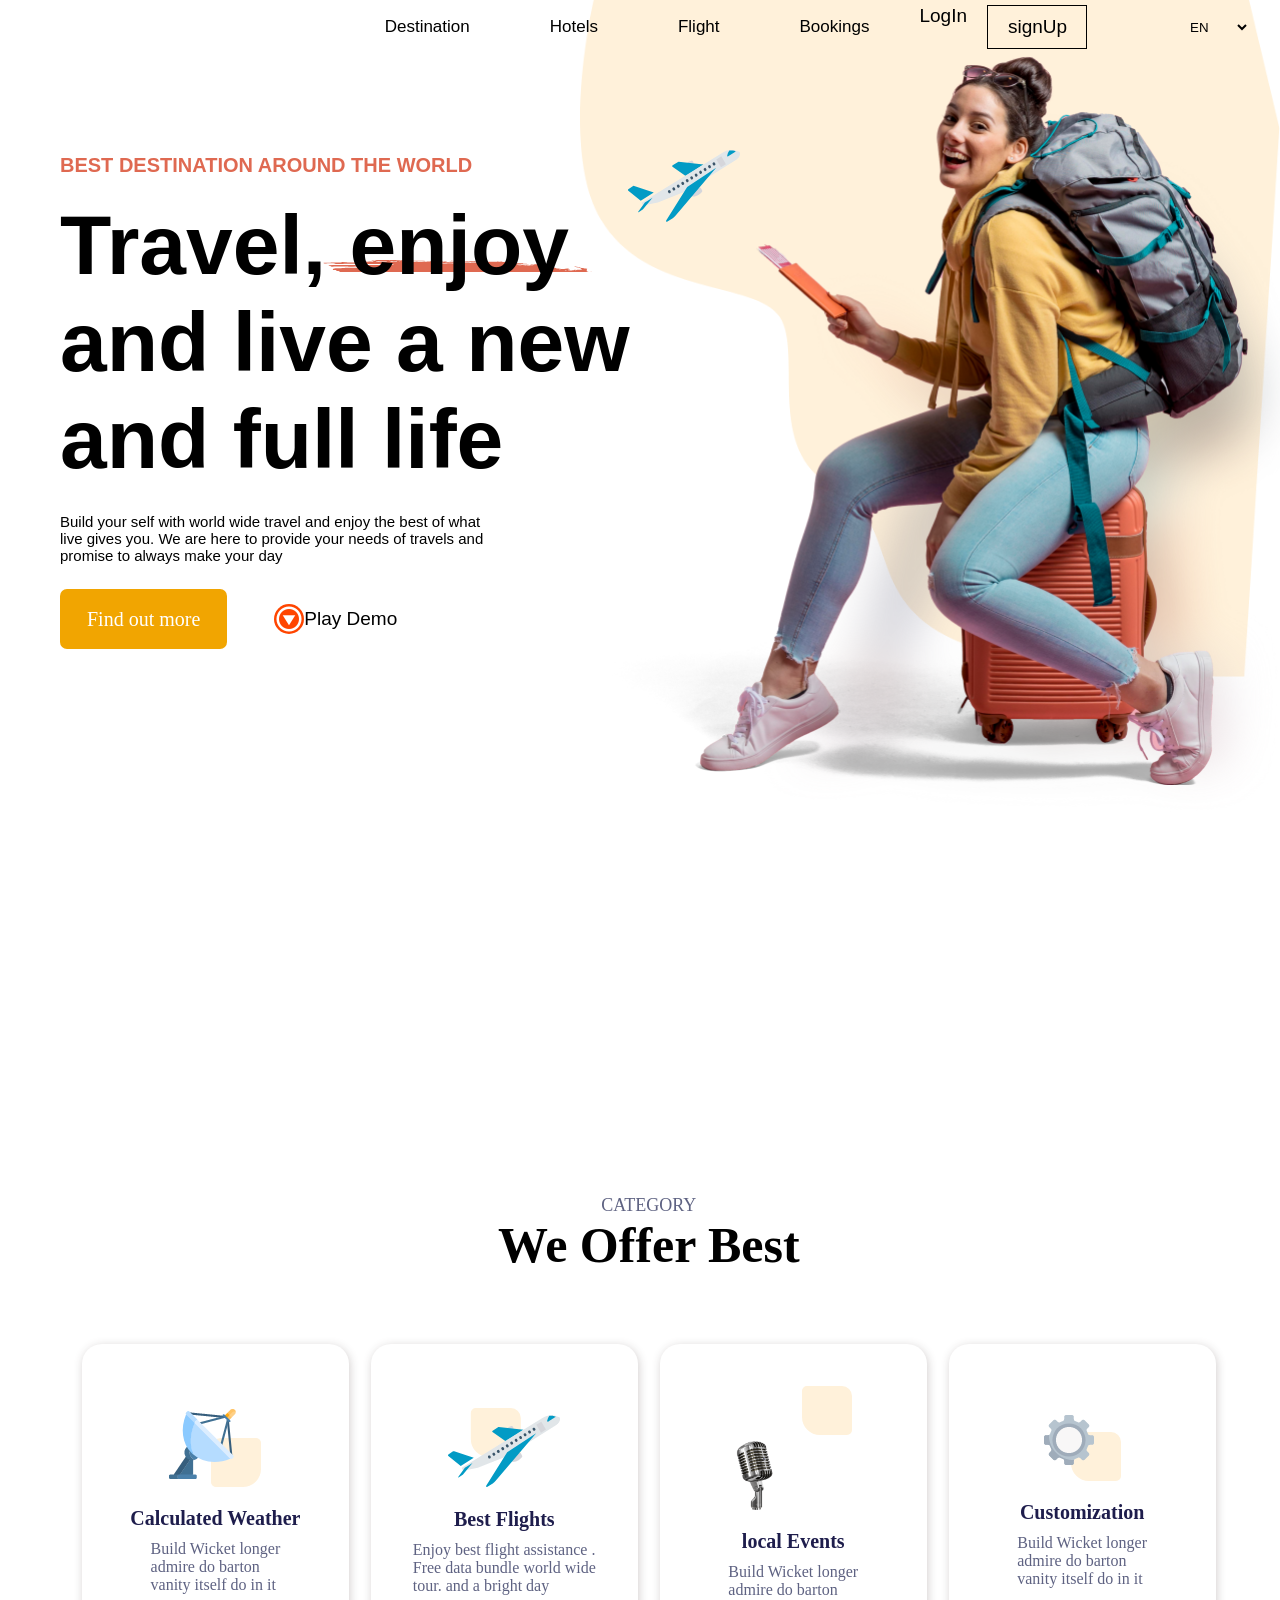
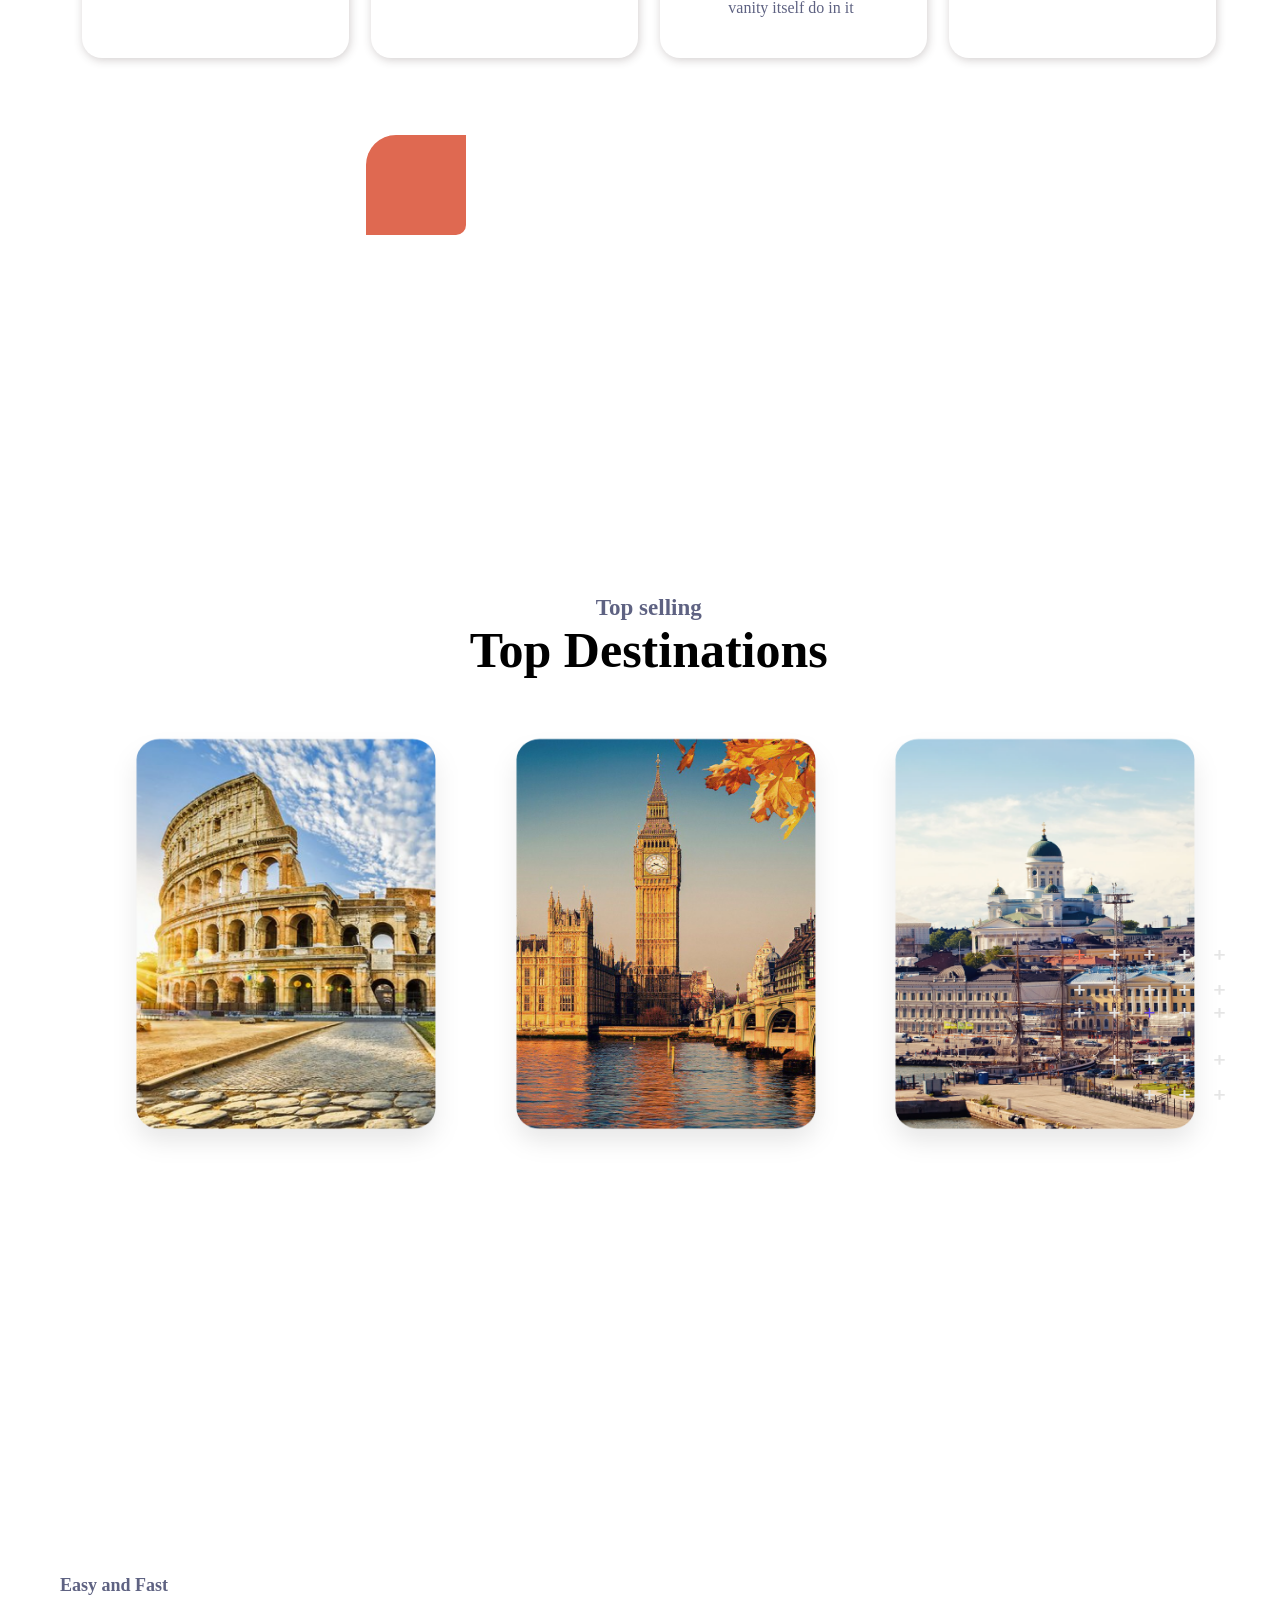
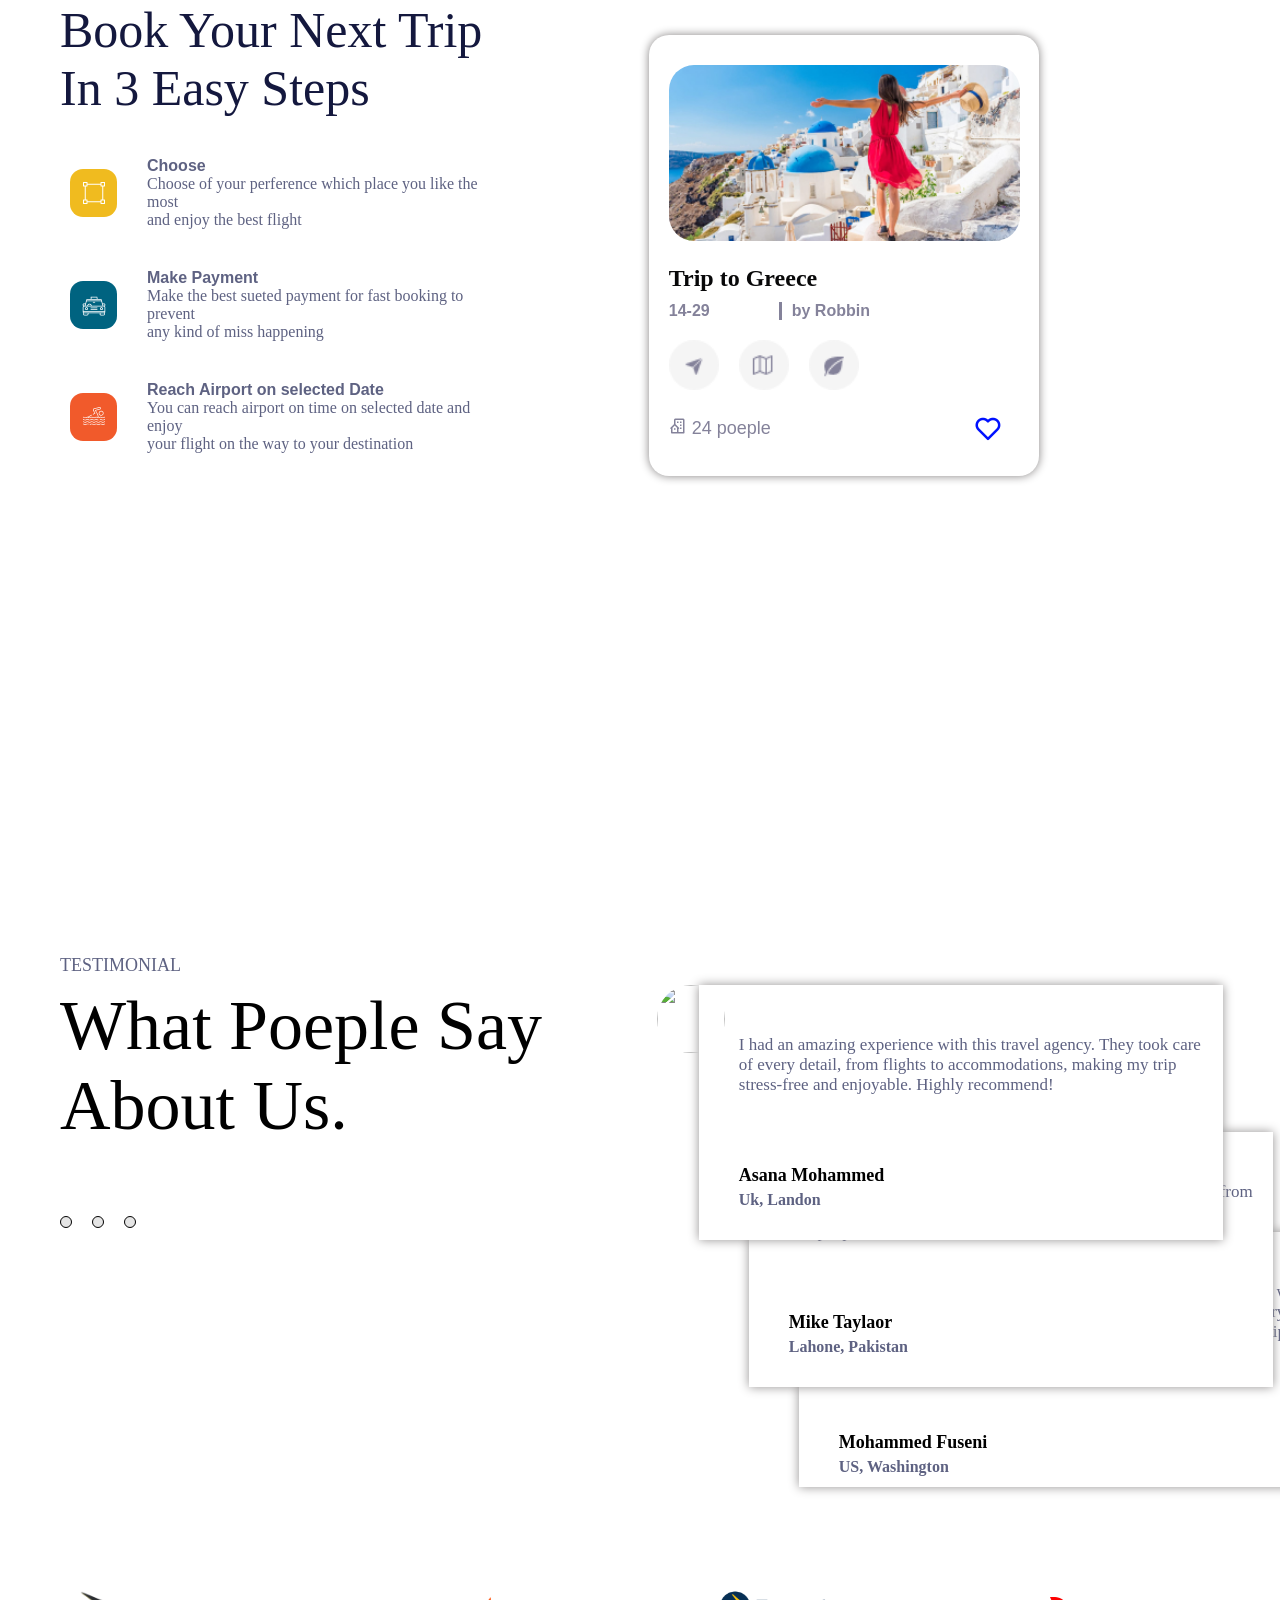
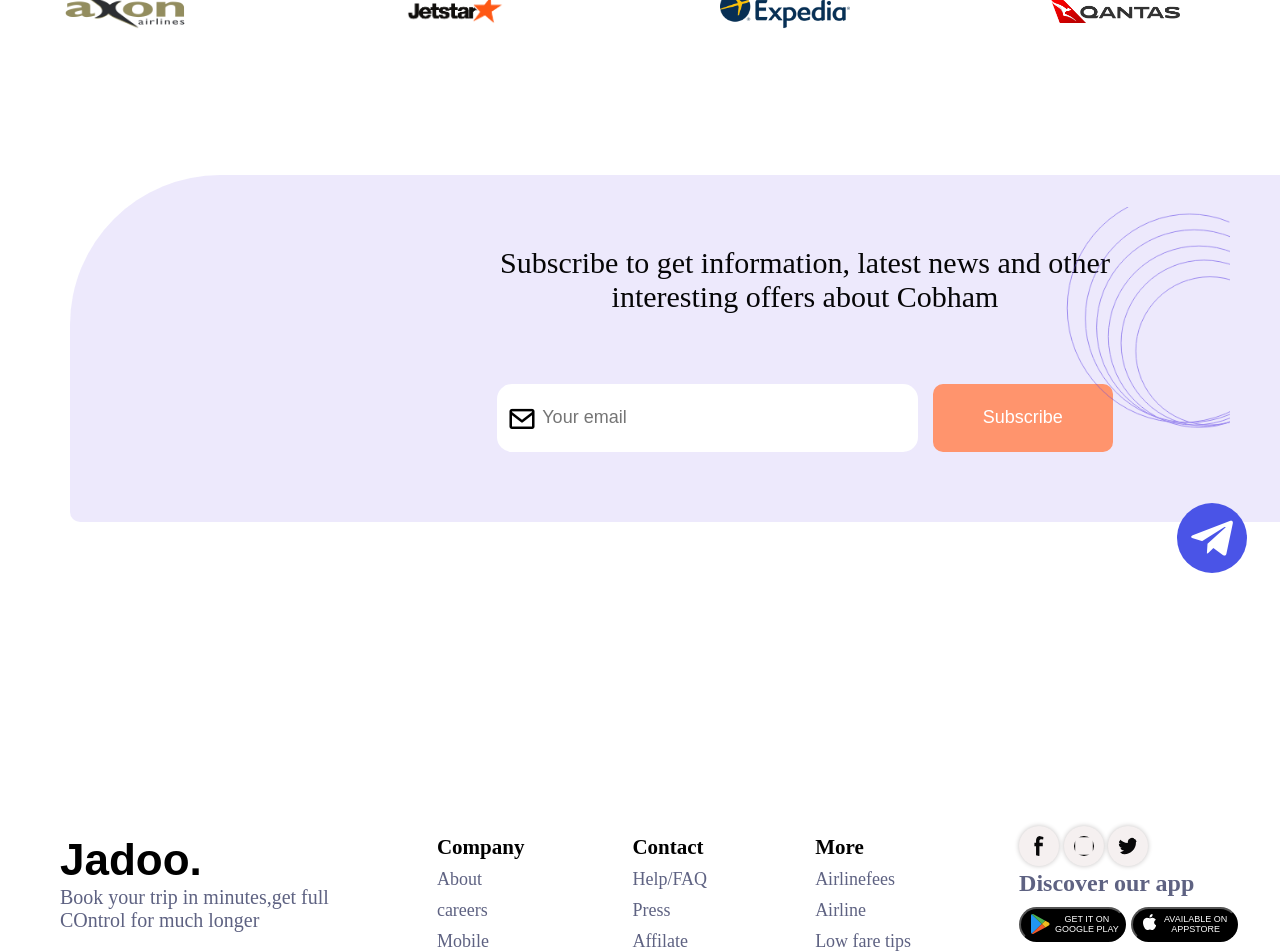
==== commit c49a15aa: "semifinalization" ====
--- a/index.html
+++ b/index.html
@@ -10,31 +10,36 @@
 </head>
 <body>
     <div class="main">
-        <!-----------------------------------Navigation Bar ---------------------------- -->
-        <nav>
-            <div class="logo">Jad <span class="color">o</span><span class="color">o</span> </div>
-            <ul class="nav-links">
-                <li><a href="#destination">Destination</a></li>
-                <li><a href="#hotel">Hotels</a></li>
-                <li><a href="#flight">Flight</a></li>
-                <li><a href="#booking">Bookings</a></li>
-            </ul>
-            <div class="btn">
-                <button class="login"><a href="/login-signup/login/login.html">LogIn</a></button>
-                <button class="signUp"><a href="/login-signup/login-signup.html">signUp</a></button>
-            </div>
-            <div class="language">
-                <select>
-                    <option value="EN">EN</option>
-                    <option value="TWI">TWI</option>
-                    <option value="DAGOMBA">GA</option>
-                </select>
-            </div>
-            <div class="menu">
-                <i class='bx bx-menu'></i>
-            </div>
-        </nav>
-
+        <div class="navbar">
+            <!-----------------------------------Navigation Bar ---------------------------- -->
+            <nav>
+                <div class="logo">Jad <span class="color">o</span><span class="color">o</span> </div>
+                <ul class="nav-links">
+                    <li><a href="#destination">Destination</a></li>
+                    <li><a href="#hotel">Hotels</a></li>
+                    <li><a href="#flight">Flight</a></li>
+                    <li><a href="#booking">Bookings</a></li>
+                </ul>
+                
+                <div class="btn">
+                    <button class="login"><a href="/login-signup/login/login.html">LogIn</a></button>
+                    <button class="signUp"><a href="/login-signup/login-signup.html">signUp</a></button>
+                </div>
+                <div class="language">
+                    <select>
+                        <option value="EN">EN</option>
+                        <option value="TWI">TWI</option>
+                        <option value="DAGOMBA">GA</option>
+                    </select>
+                </div>
+                <div class="menu">
+                    <i class='bx bx-menu'></i>
+                    <i class='bx bx-exit'></i>
+                </div>
+                <div class="colored"></div>
+            </nav>
+
+        </div>
 
         <!------------------------------------------------- Destination chapter 1 ------------------------------->
         <div class="destination" id="destination">
--- a/style.css
+++ b/style.css
@@ -6,6 +6,7 @@
 .main{
     height: 200vh;
 }
+
 nav{
     display: flex;
     justify-content: flex-end;
@@ -911,7 +912,7 @@
     width: 20px;
     height: 20px;
     border-radius: 50px;
-    background: rgb(236, 144, 144);
+    background: rgb(245, 240, 240);
     padding: 10px 10px;
     cursor: pointer;
     box-shadow: 0 0 5px rgb(197, 194, 194);
@@ -953,7 +954,7 @@
 
 
 .popup{
-    position: absolute;
+    position: fixed;
     top: 20px;
     right: 80px;
     border-radius: 7px;
--- a/mobile-view.css
+++ b/mobile-view.css
@@ -5,40 +5,106 @@
         justify-content: flex-end;
         align-items: unset;
         gap: 10px;
-    }
+   
+    }
+    .navbar{
+        width: 100%;
+        overflow: hidden;
+        height: 159px;
+        position: absolute;
+    }
+
     .logo{
-       font-size: 1.9rem;
-       margin: 0;
+        font-size: 1.9rem;
+        margin: 0;
     }
     .color::after{
         bottom: 5px;
         left:2px;
     }
     .nav-links{
-        display: flex;
+        display: none;
         align-items: flex-end;
         flex-direction: column;
         gap: 10px;
         margin-right: 50px;
-        display: none;
+        transition:all .9s ease;
+    }
+    .nav-links li a{
+        color: white;
+        
     }
     .btn{
-        display: flex;
+        display: none;
         flex-direction: column;
         gap: 10px;
         align-items: flex-end;
         justify-content: flex-end;
-        margin-right: 50px;
-        display: none;
+        margin-right: 30px;
+    }
+  
+    .btnSigns{
+        display: flex;
     }
     .signUp{
         padding: 2px 9px;
+    }
+    .signUp a{
+        color: rgb(255, 250, 250);
     }
     .language{
         margin: auto;
         margin-left: 280px;
         display: none;
     }
+
+    .menu{
+        display: block;
+        position: absolute;
+        top: 15px;
+        right: 40px;
+    }
+    .menu i{
+        position: absolute;
+    }
+    .bx-menu{
+        font-size: 30px;
+        cursor: pointer;
+        transition: .3s ease;
+    }
+    .bx-exit{
+        font-size: 30px;
+        cursor: pointer;
+        display: none;
+        transition: .3s ease;
+
+    }
+    .colored{
+        width: 150px;
+        height: 135px;
+        background: rgb(0, 223, 253);
+        position: absolute;
+        top: -20px;
+        right: -60px;
+        z-index: -1;
+        transform: rotate(40deg);
+        transition: .4s ease;
+        border-radius: 10px;
+
+    }
+    .expand{
+        position: absolute;
+        width: 250px;
+        height: 274px;
+        transform: rotate(0deg);
+        top: 0px;
+        right: -60px;
+        z-index: -1;
+        background: rgb(0, 223, 253);
+        transition: .4s ease;
+        border-radius: 10px;
+    }
+
     /* destination */
     .destination{
         display: flex;
@@ -63,9 +129,9 @@
     }
     .underline{
         left: 100px;
-        width: 300px;
-        top: 180px;
-  
+        width: 250px;
+        top: 200px;
+        border: 1px solid;
     }
     .world-info{
         font-size: 13px;
@@ -84,31 +150,31 @@
     }
     #person{
         width: 470px;
-        margin-left: -90px;
+        margin-left: -130px;
    
     }
     .plane{
-        right: 340px;
+        right: 390px;
         top: 80px;
     }
     .plane2{
-        right: 0px;
+        right: 30px;
     }
     /*------------------hotel ---------------- */
     .hotels{
         margin-top: 380px;
-        margin-left: unset;
+        margin-left: 0px;
     }
     .category{
-        font-size: 16px;
+        font-size: 15px;
     }
     .offer{
         font-size: 35px;
     }
     .cards{
         display: grid;
-        grid-template-columns: 1fr 2fr;
-        gap: 20px;
+        grid-template-columns: 1fr 1fr;
+        gap: 15px;
         margin-left: 10px;
     }
     #cardlist{
@@ -126,22 +192,27 @@
     }
     /*----------------------flight chapter 3--------------------- */
     .flight{
-        margin-left: unset;
+        margin-left: 30px;
         margin-top: 40px;
     }
     .selling{
         font-size: 20px;
+        margin-right: 20px;
+  
     }
     .dest{
+        margin-right: 20px;
         font-size: 35px;
     }
     .traveling-places{
         display: flex;
         flex-direction: column;
+        margin-right: 20px;
         
     }
     #place-list{
-        width: 350px;
+        width: 300px;
+        margin-left: -90px;
 
     }
     .line{
@@ -152,7 +223,7 @@
         display: flex;
         flex-direction: column;
         margin-top: 220%; 
-        margin-left: unset; 
+        margin-left: 15px; 
     }
     .booking-left{
         width: 100%;
@@ -211,7 +282,7 @@
     }
     .testimonials{
         margin-top: 200px;
-        margin-left: 0;
+        margin-left: 0px;
     }
     .layers{
         display: flex;
@@ -221,19 +292,22 @@
     width: fit-content;
     }
     .layer-2{
-        width: fit-content;
+        width: 200px;
+
     }
     .title{
         font-size: 15px;
+        margin-left: 20px;
     }
     .what-poeple{
+        margin-left: 20px;
         font-size: 40px;
     }
     .btn-change{
         margin-left: 50px;
     }
     .testimonial-cards{
-        width: 370px;
+        width: 350px;
         height: 260px;
         overflow: hidden;
         margin-left: 50px;
@@ -267,7 +341,7 @@
     .supportedimg{
         gap: 7px;
         justify-content: flex-start;
-        margin-left: -50px;
+        margin-left: -10px;
     }
     .supportedimg img{
         width: 65px;
@@ -275,13 +349,13 @@
     .subscribe{
         width: 370px;
         height: 300px;
-        margin-left: -50px;
+        margin-left: -25px;
         border-top-left-radius: 80px;
 
     }
     .subscribing{
-        font-size: 14px;
-        margin-top: 60px;
+        font-size: 17px;
+        margin-top: 0px;
     }
     input#email{
         width: 201px;
@@ -289,17 +363,22 @@
         border-radius: 5px;
         font-size: 14px;
     }::placeholder{
-        font-size: 13px;
-        padding-left: 5px;
+        font-size: 15px;
+        padding-left: 1px;
     }
     .subscribe-btn{
         width: 80px;
         height: 38px;
-        font-size: 13px;
+        font-size: 15px;
         border-radius: 5px;
     }
+    .bx-envelope{
+        font-size: 20px;
+        top: 9px;
+        left: 1px;
+    }
     .bxl-telegram{
-        bottom: -627%;
+        bottom: -647%;
         font-size: 20px;
     }
     .round{
@@ -314,7 +393,8 @@
         width: 95%;
         margin-left: unset;
         margin-top: 10px;
-        background: rgb(48, 54, 71);
+        background: rgb(28, 88, 253);
+        margin-left: 10px;
     }
     .container{
         margin-top: 450px;
@@ -329,15 +409,19 @@
     }
     .book-t{
         font-size: 23px;
+        color: rgb(22, 22, 22);
+
     }
     .names{
         font-size: 23px;
+        color: rgb(22, 22, 22);
     }
     .comp{
         gap: 5px;
     }
     .comp li a{
         font-size: 18px;
+        color: white;
         transition:all .6px ease;
     }
     .comp li a:hover{
@@ -348,7 +432,7 @@
         margin-left: 20px
     }
     .discover{
-        color: aliceblue;
+        color: rgb(252, 254, 255);
         margin-left: 20px;
     }
     
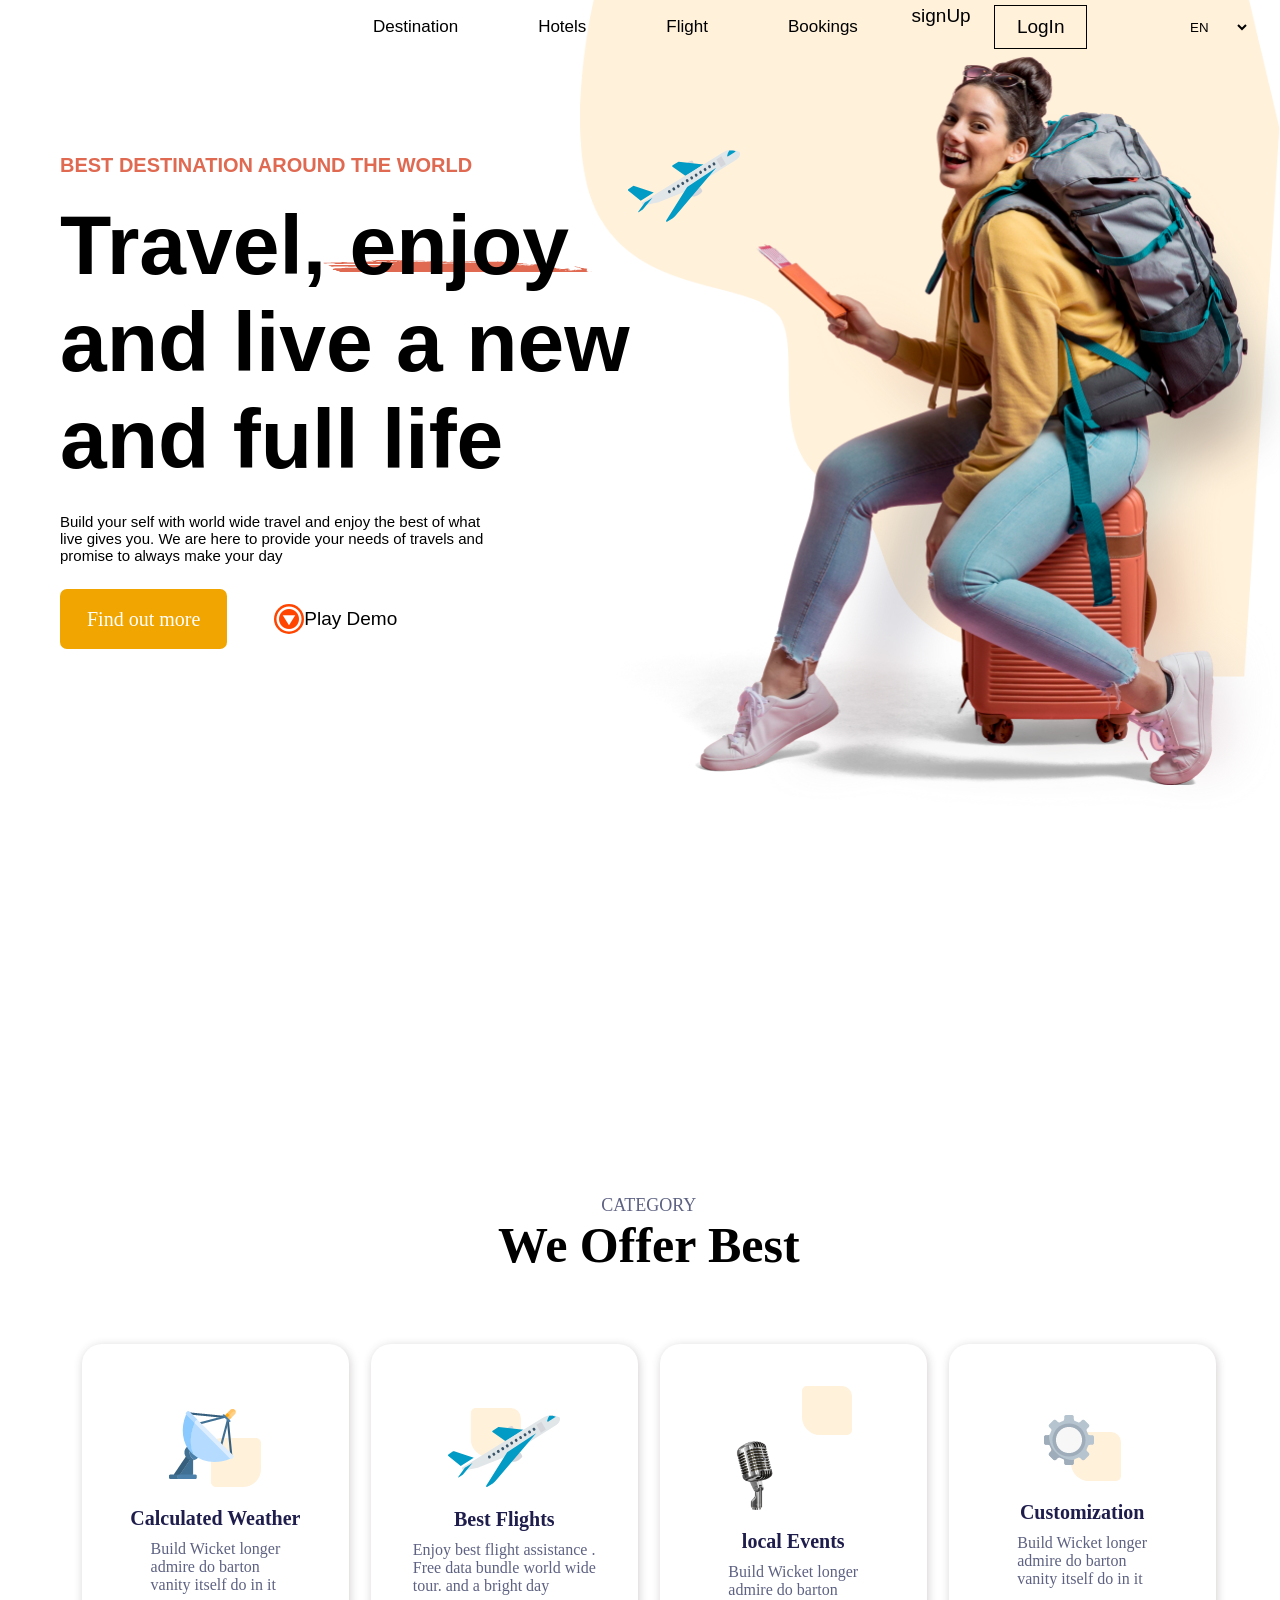
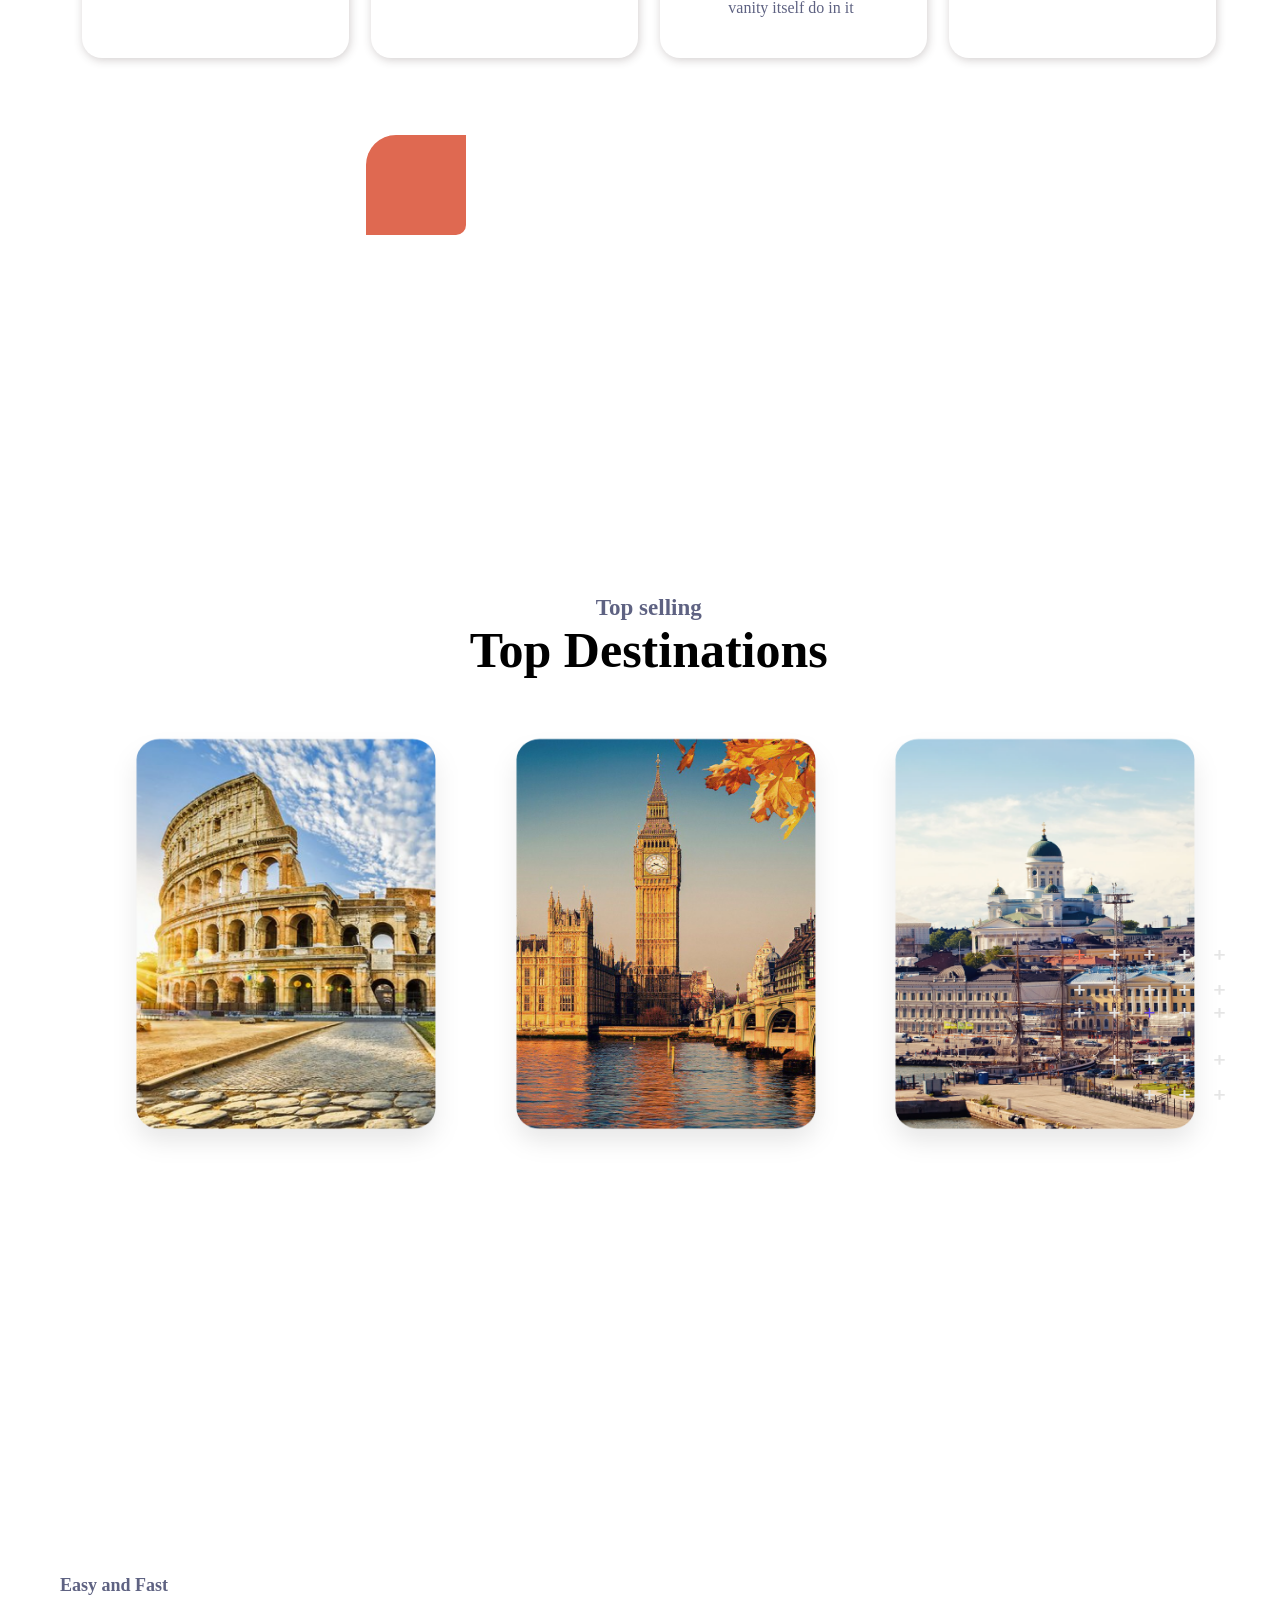
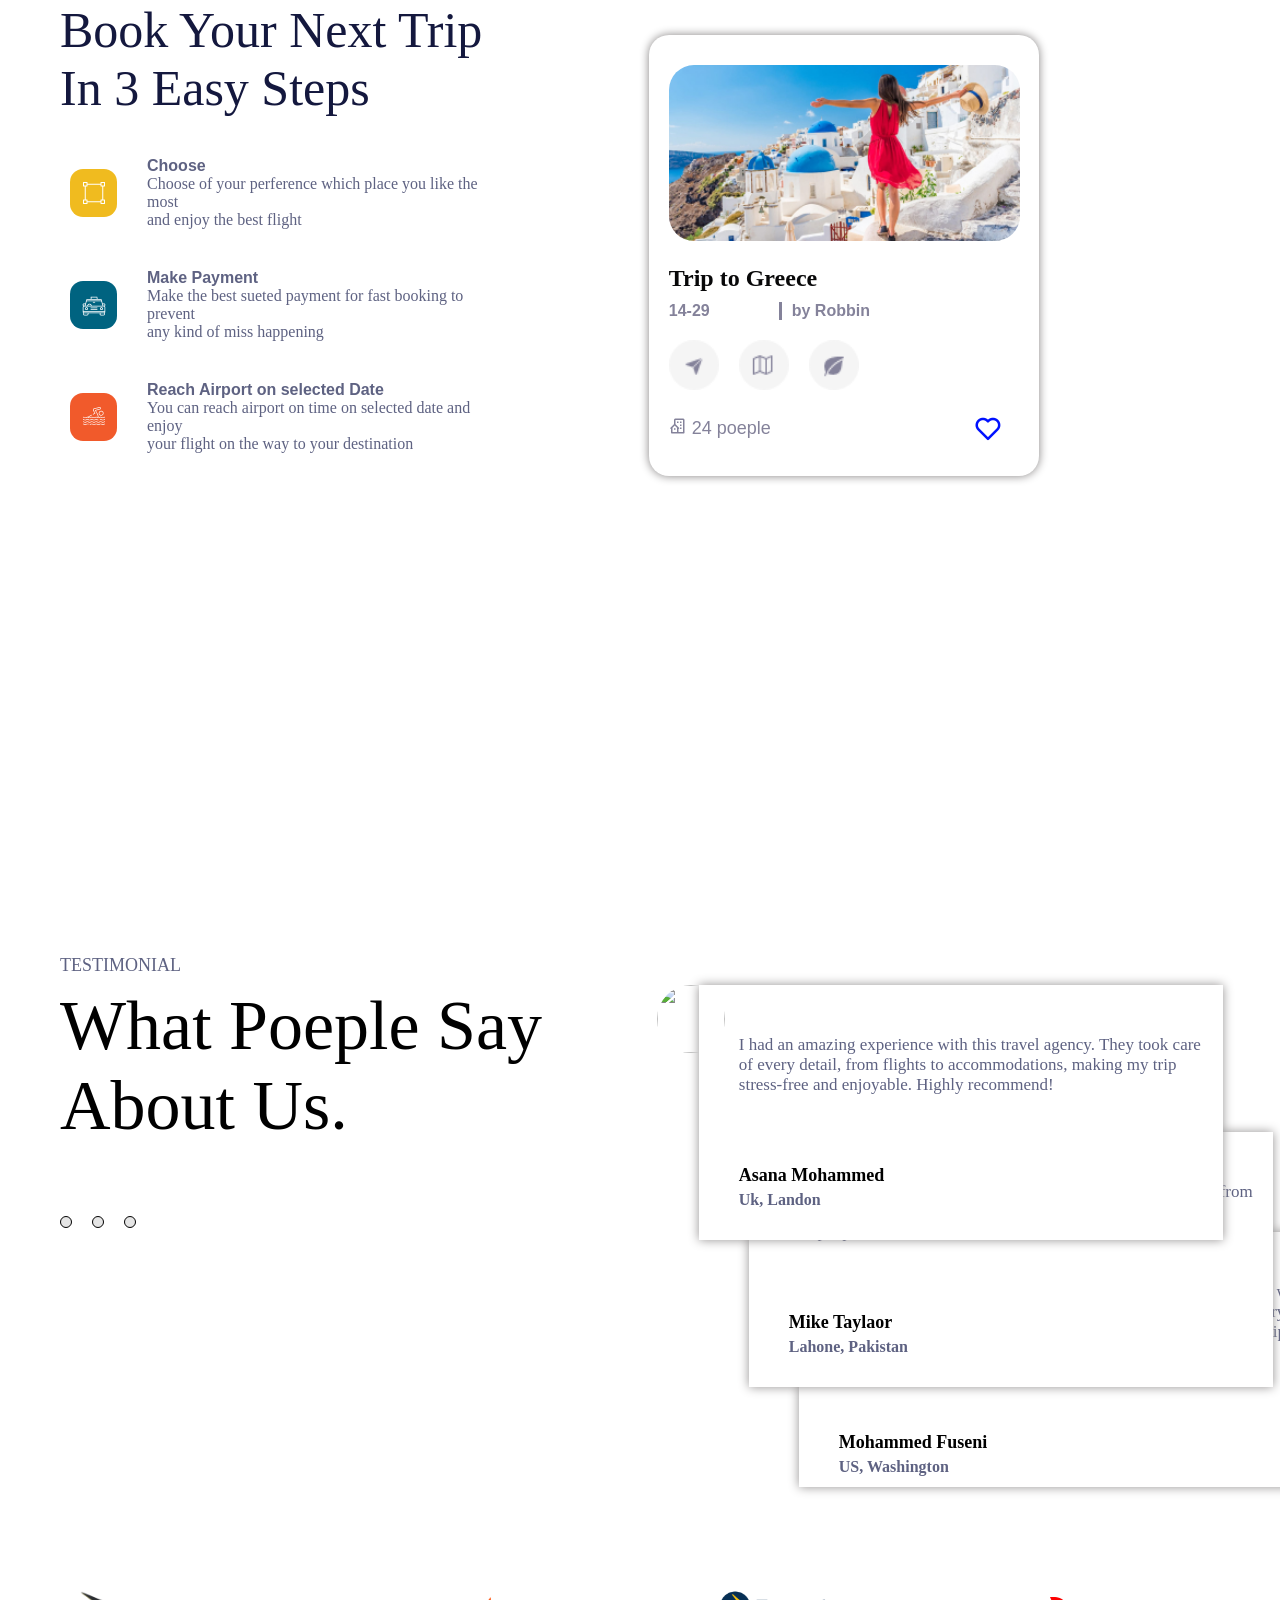
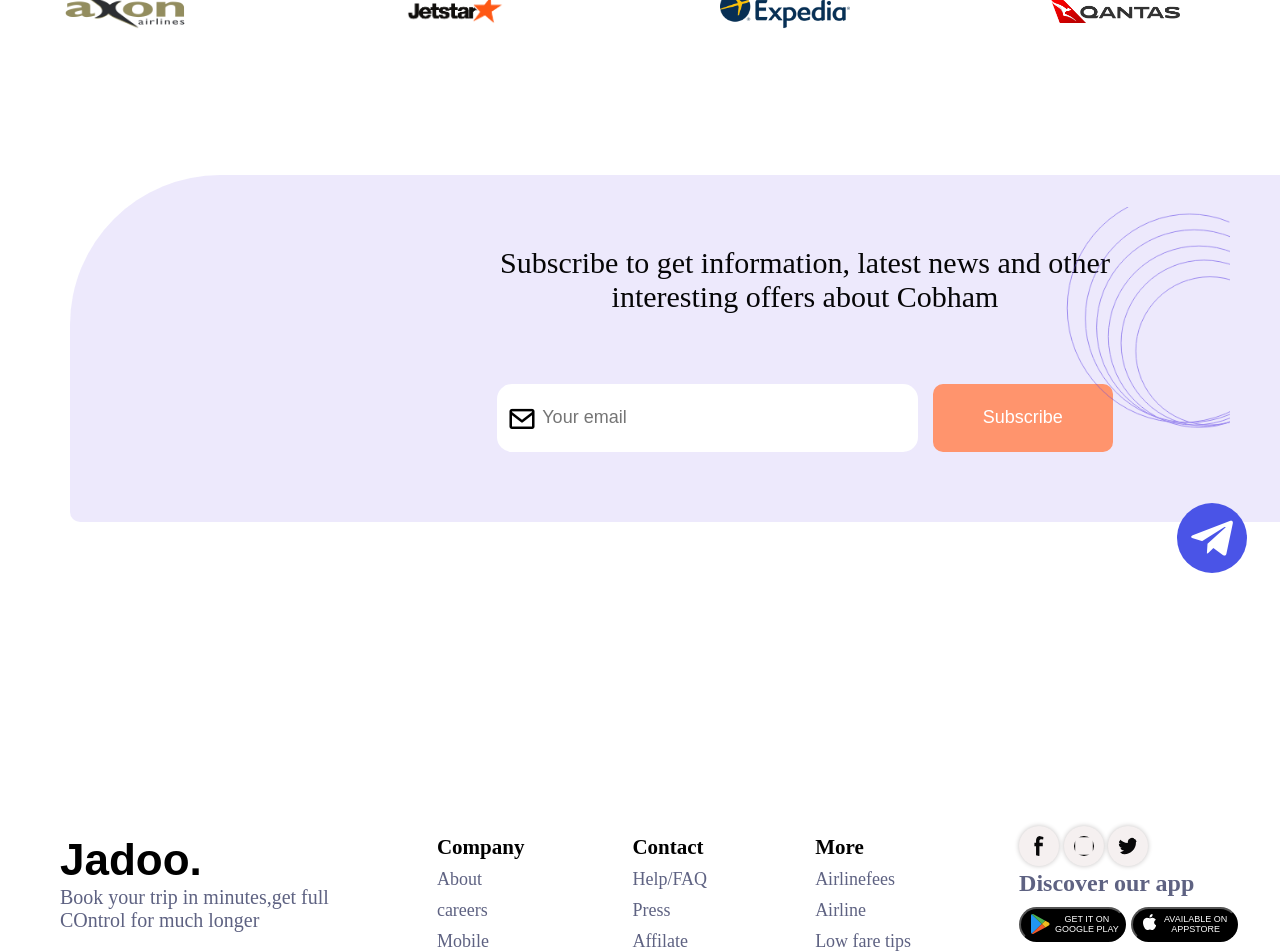
==== commit a46f0dbf: "linking others" ====
--- a/index.html
+++ b/index.html
@@ -22,8 +22,8 @@
                 </ul>
                 
                 <div class="btn">
-                    <button class="login"><a href="/login-signup/login/login.html">LogIn</a></button>
-                    <button class="signUp"><a href="/login-signup/login-signup.html">signUp</a></button>
+                    <button class="login"><a href="login-signup/login/login.html">signUp</a></button>
+                    <button class="signUp"><a href="login-signup/login-signup.html">LogIn</a></button>
                 </div>
                 <div class="language">
                     <select>
--- a/style.css
+++ b/style.css
@@ -372,6 +372,19 @@
     width: 92%;
     margin-left: 60px;
     margin-top: 100px;
+}
+.flight-animation{
+    animation: flight-animation 3s linear 1;
+}
+@keyframes flight-animation {
+    from{
+        transform: translateX(-100px);
+        opacity: 0;
+    }
+    to{
+        transform: translateX(0px);
+        opacity: 1; 
+    }
 }
 .selling{
     font-size: 23px;
@@ -466,6 +479,34 @@
 .booking-right{
     width: 50%;
 }
+/* booking animation */
+.bookings-animation-right{
+    animation: booking-right-animation 4s linear 1;
+}
+@keyframes booking-right-animation {
+    from{
+        transform: translateX(60px);
+        opacity: 0;
+    }
+    to{
+        transform: translateX(0);
+        opacity: 1;
+    }
+}
+
+.bookings-animation-left{
+    animation: booking-left-animation 4s linear 1;
+}
+@keyframes booking-left-animation {
+    from{
+        transform: translateX(-50px);
+        opacity: 0;
+    }
+    to{
+        transform: translateX(0);
+        opacity: 1;
+    }
+}
 .write{
     cursor: pointer;   
 }
@@ -502,7 +543,7 @@
     bottom: o;
     width: 0;
     height: 100%;
-    background: linear-gradient(40deg,yellow,rgb(26, 26, 11),rgb(224, 212, 212));
+    background: linear-gradient(40deg,rgb(125, 235, 171),rgba(34, 190, 164, 0.61),rgb(224, 212, 212));
     z-index: -1;
     transition: all .6s ease;
     border-radius: 7px;
@@ -514,10 +555,10 @@
 #booking-list:hover{
     transform: scale(1.05);
     .choose{
-        color: rgb(245, 235, 235);
+        color: rgb(85, 82, 82);
     }
     .choose-discription{
-        color: rgb(230, 223, 223);
+        color: rgb(85, 82, 82);
     }
 }
 .choose{
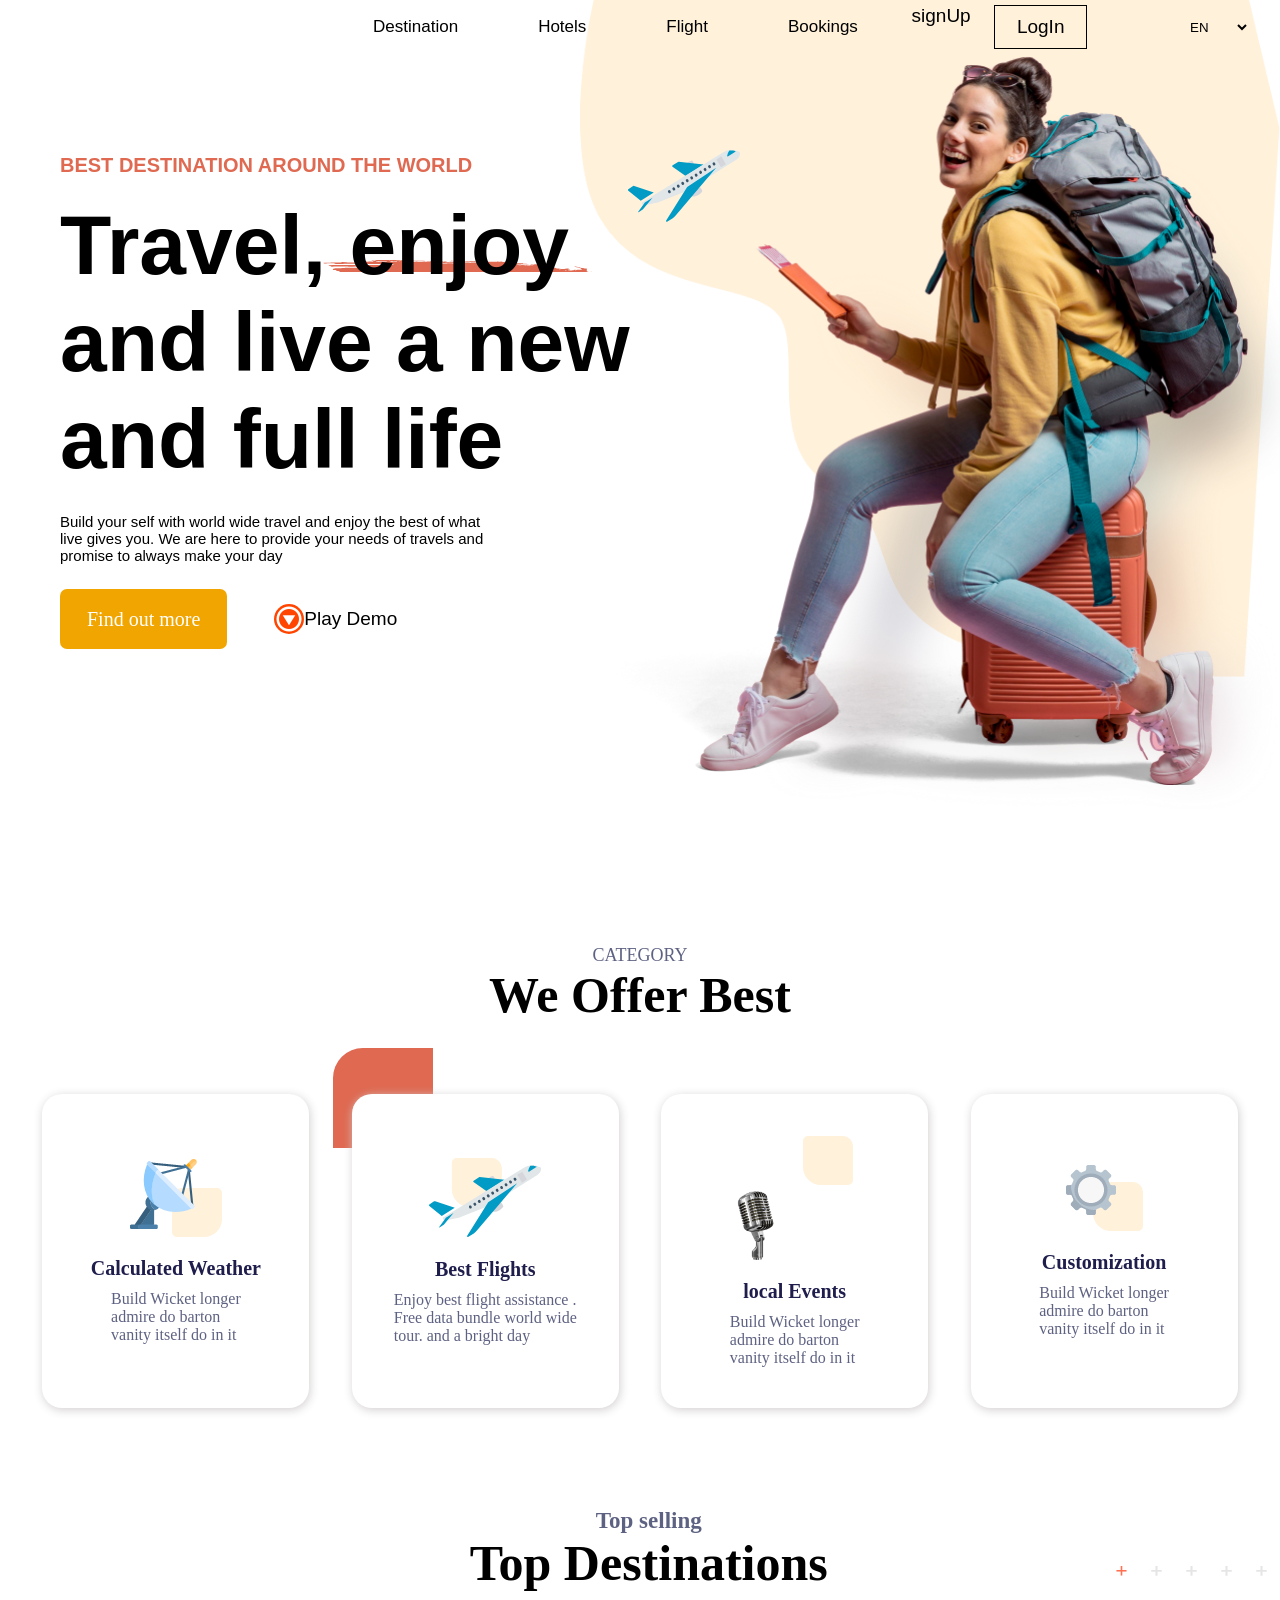
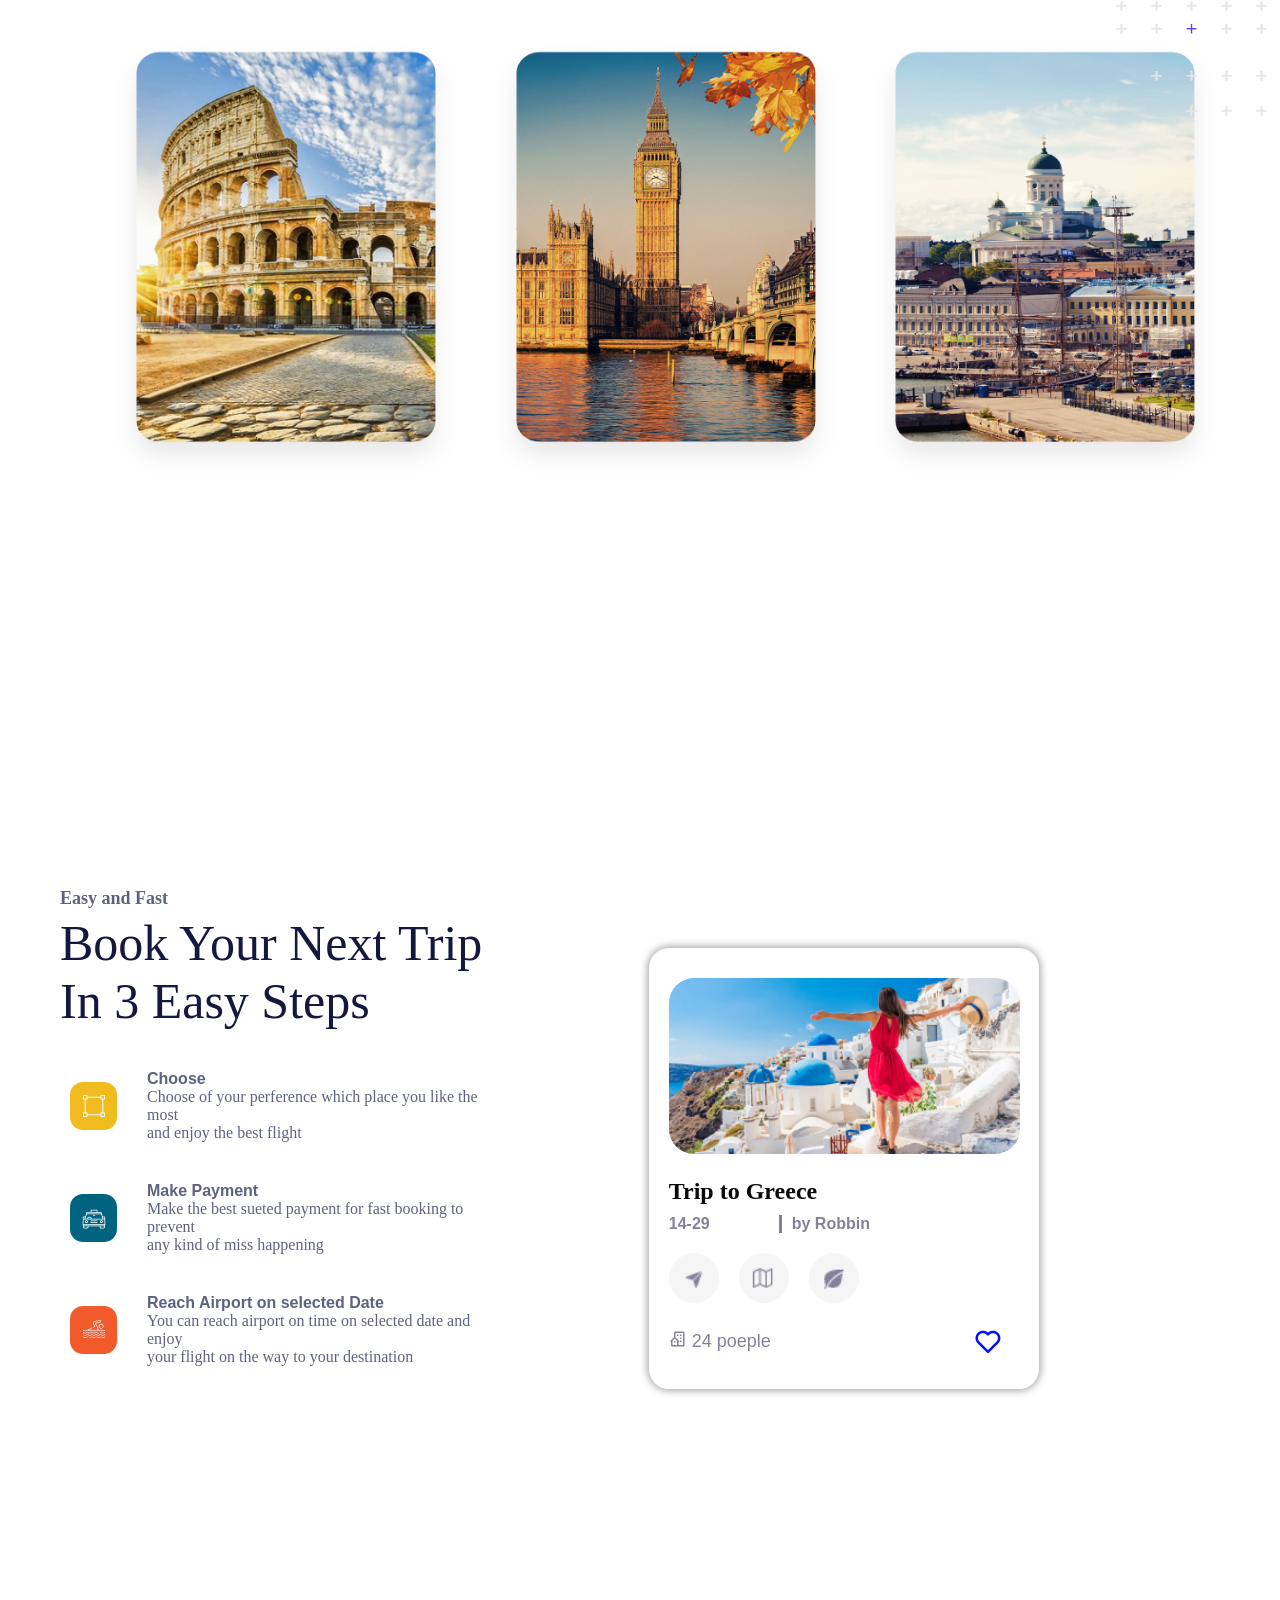
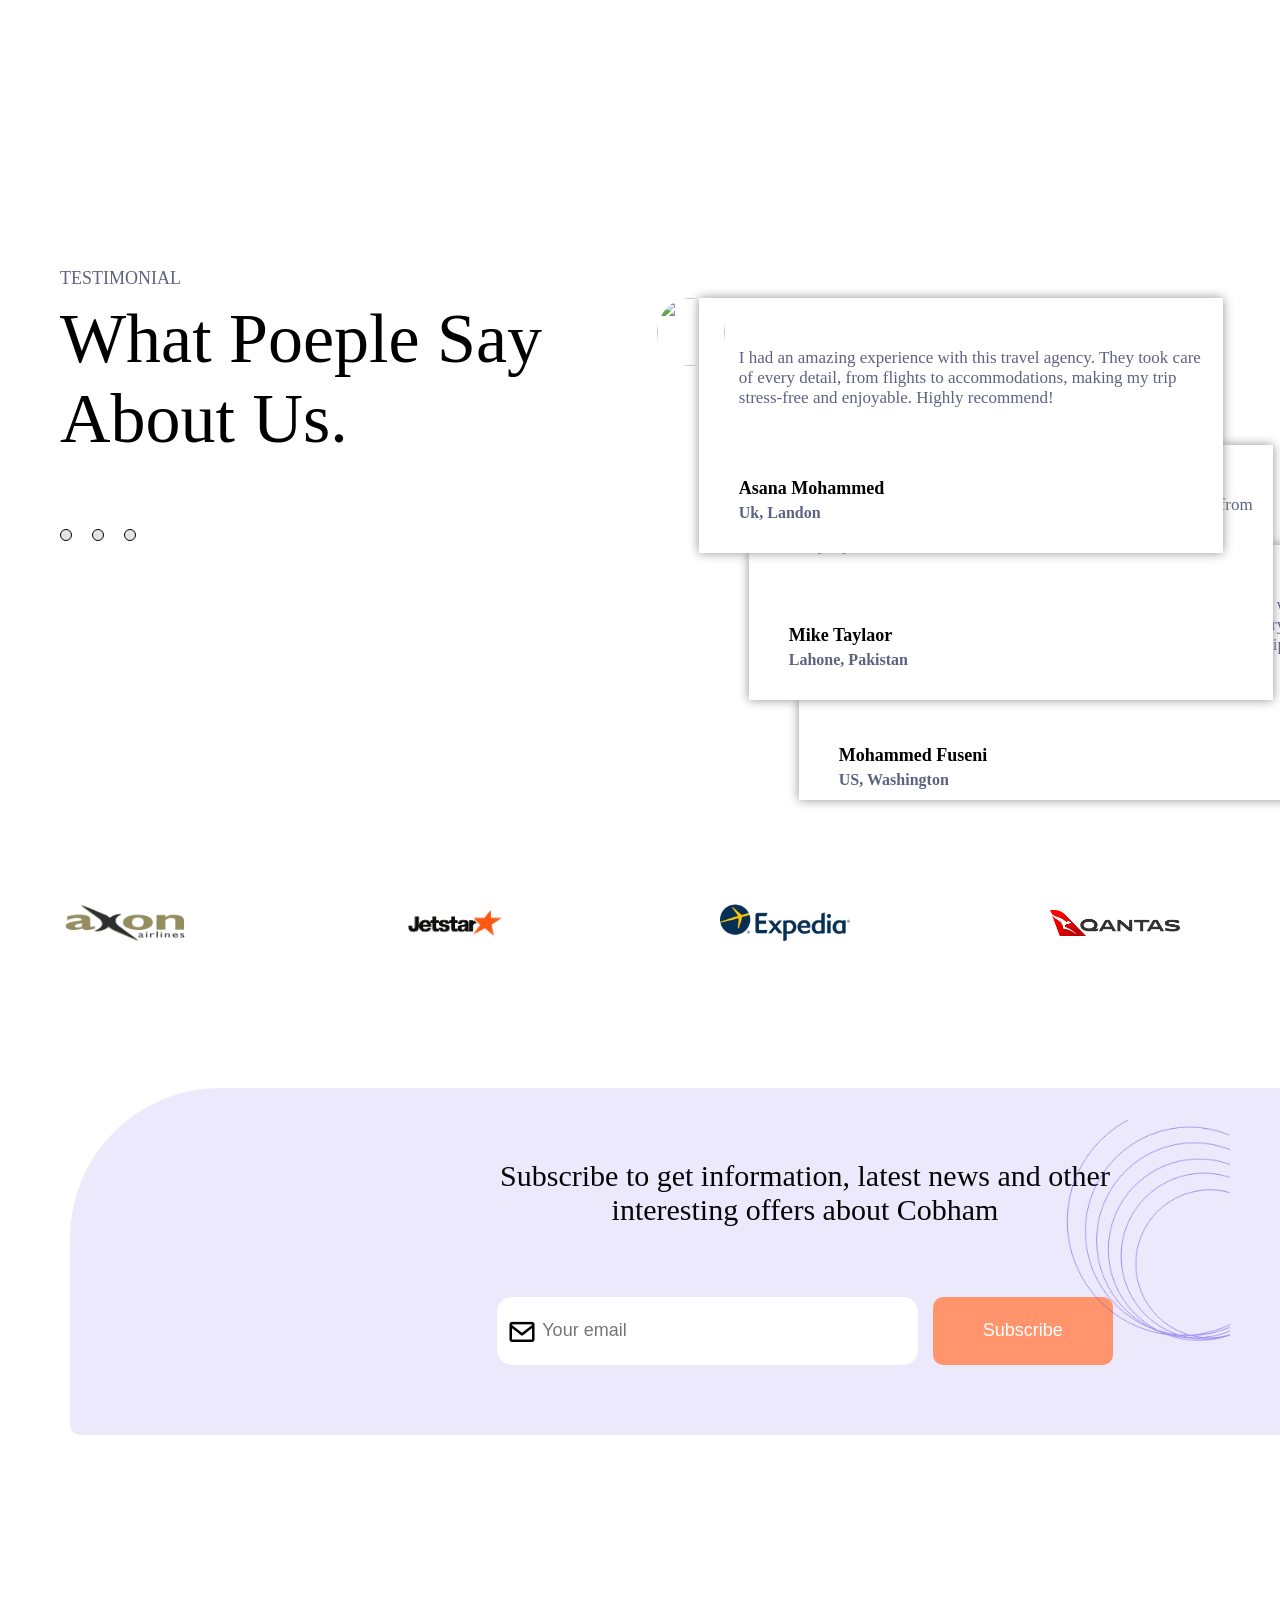
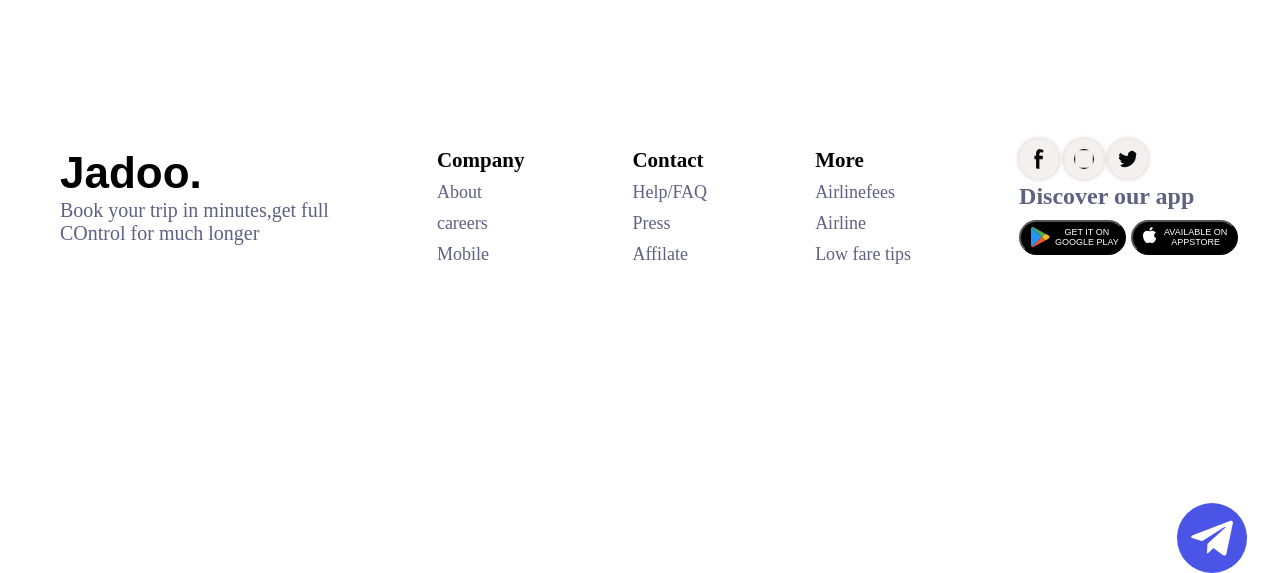
==== commit 68a76eff: "Made new changes" ====
--- a/index.html
+++ b/index.html
@@ -228,19 +228,22 @@
                     <img src="images/5.png" alt="" class="sp">
                 </div>
                 <!-- subscription -->
-              <div class="subscribe">
-                    <p class="subscribing">
-                        Subscribe to get information, latest news and other <br>
-                        interesting offers about Cobham
-                    </p>
-                    <div class="email-and-subs">
-                        <input type="email"  placeholder="Your email" id="email">
-                        <i class='bx bx-envelope'></i>
-                        <button class="subscribe-btn">Subscribe</button>
-                    </div>
-                    <img src="images/Rectangle 154.png" class="round" alt="">
-                    <i class='bx bxl-telegram'></i>
-              </div>
+                 <form action="https://api.web3forms.com/submit"  method="post">
+                <input type="hidden" name="access_key" value="116160d4-1f43-44d0-a950-0dccc6f5932d">
+                     <div class="subscribe">
+                           <p class="subscribing">
+                               Subscribe to get information, latest news and other <br>
+                               interesting offers about Cobham
+                           </p>
+                           <div class="email-and-subs">
+                               <input type="email"  placeholder="Your email" id="email">
+                               <i class='bx bx-envelope'></i>
+                               <button class="subscribe-btn">Subscribe</button>
+                           </div>
+                           <img src="images/Rectangle 154.png" class="round" alt="">
+                           <i class='bx bxl-telegram'></i>
+                     </div>
+                 </form>
         </div>
         <footer>
             <div class="container">
--- a/style.css
+++ b/style.css
@@ -281,6 +281,7 @@
     right: 160px;
     z-index: -1;
 }
+.myProfile
 /*---------------------------------Hotel-------------------------------*/
 .hotels{
     height: 100vh;
@@ -983,12 +984,14 @@
 .myProfile{
     border: 1px solid black;
     border-radius: 50%;
-    width: 50px;
-    height: 50px;
+    width: 40px;
+    height: 40px;
 }
 #signup-btn{
     border: none;
-    margin-left: -30px;
+    margin-left: -20px;
+    font-size: 20px;
+    font-family:'Courier New', Courier, monospace;
 }
 
 
--- a/mobile-view.css
+++ b/mobile-view.css
@@ -9,8 +9,8 @@
     }
     .navbar{
         width: 100%;
-        overflow: hidden;
         height: 159px;
+        z-index: 1;
         position: absolute;
     }
 
@@ -131,7 +131,6 @@
         left: 100px;
         width: 250px;
         top: 200px;
-        border: 1px solid;
     }
     .world-info{
         font-size: 13px;
@@ -393,7 +392,7 @@
         width: 95%;
         margin-left: unset;
         margin-top: 10px;
-        background: rgb(28, 88, 253);
+        background: linear-gradient(#0F2027, #203A43, #2C5364);
         margin-left: 10px;
     }
     .container{
@@ -405,16 +404,25 @@
     }
     .jado{
         font-size: 49px;
-        margin-top: 30px
+        margin-top: 30px;
+        color:#F5C542;
+        
+    }
+    .jado a{
+        font-size: 49px;
+        margin-top: 30px;
+        color: #FFFFFF;
+        font-weight: 500;
+        font-family: 'Poppin',sans-serif;
     }
     .book-t{
         font-size: 23px;
-        color: rgb(22, 22, 22);
+        color: #FFFFFF;
 
     }
     .names{
         font-size: 23px;
-        color: rgb(22, 22, 22);
+        color: #C7D3DD;
     }
     .comp{
         gap: 5px;
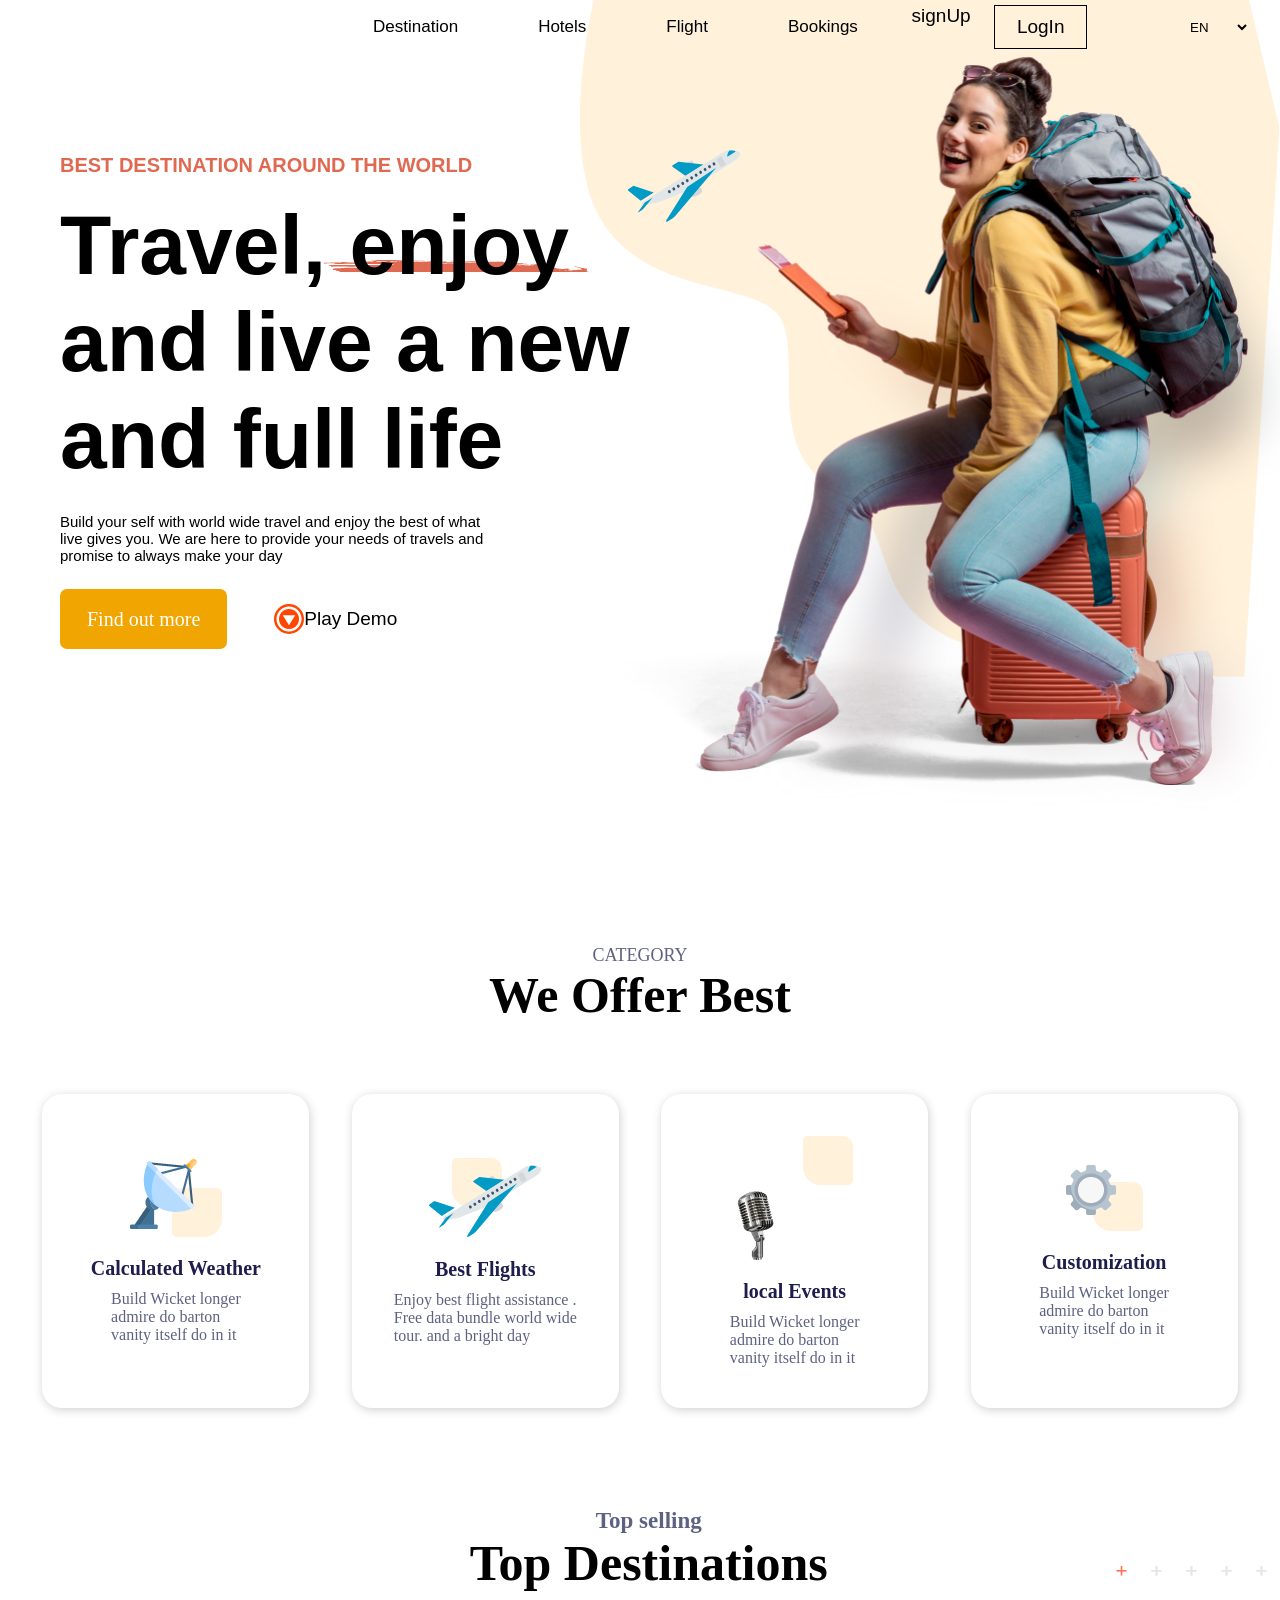
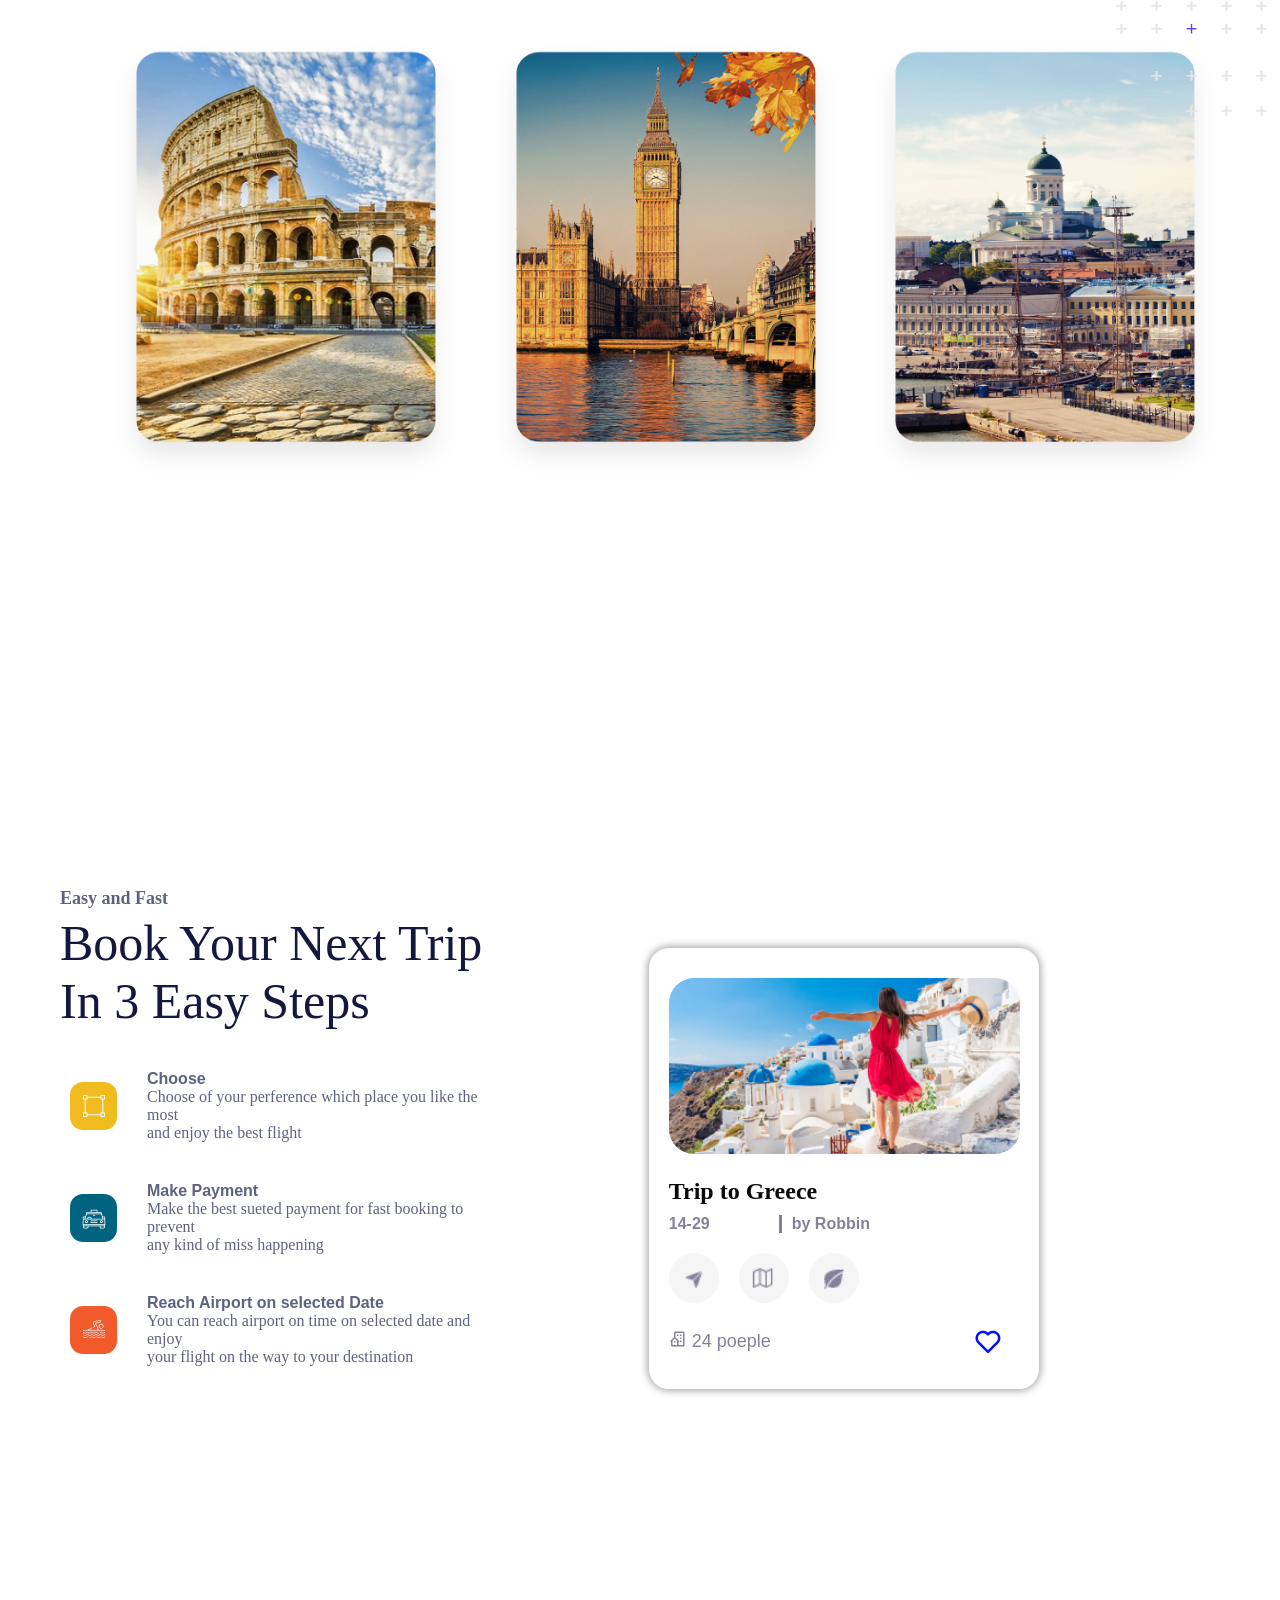
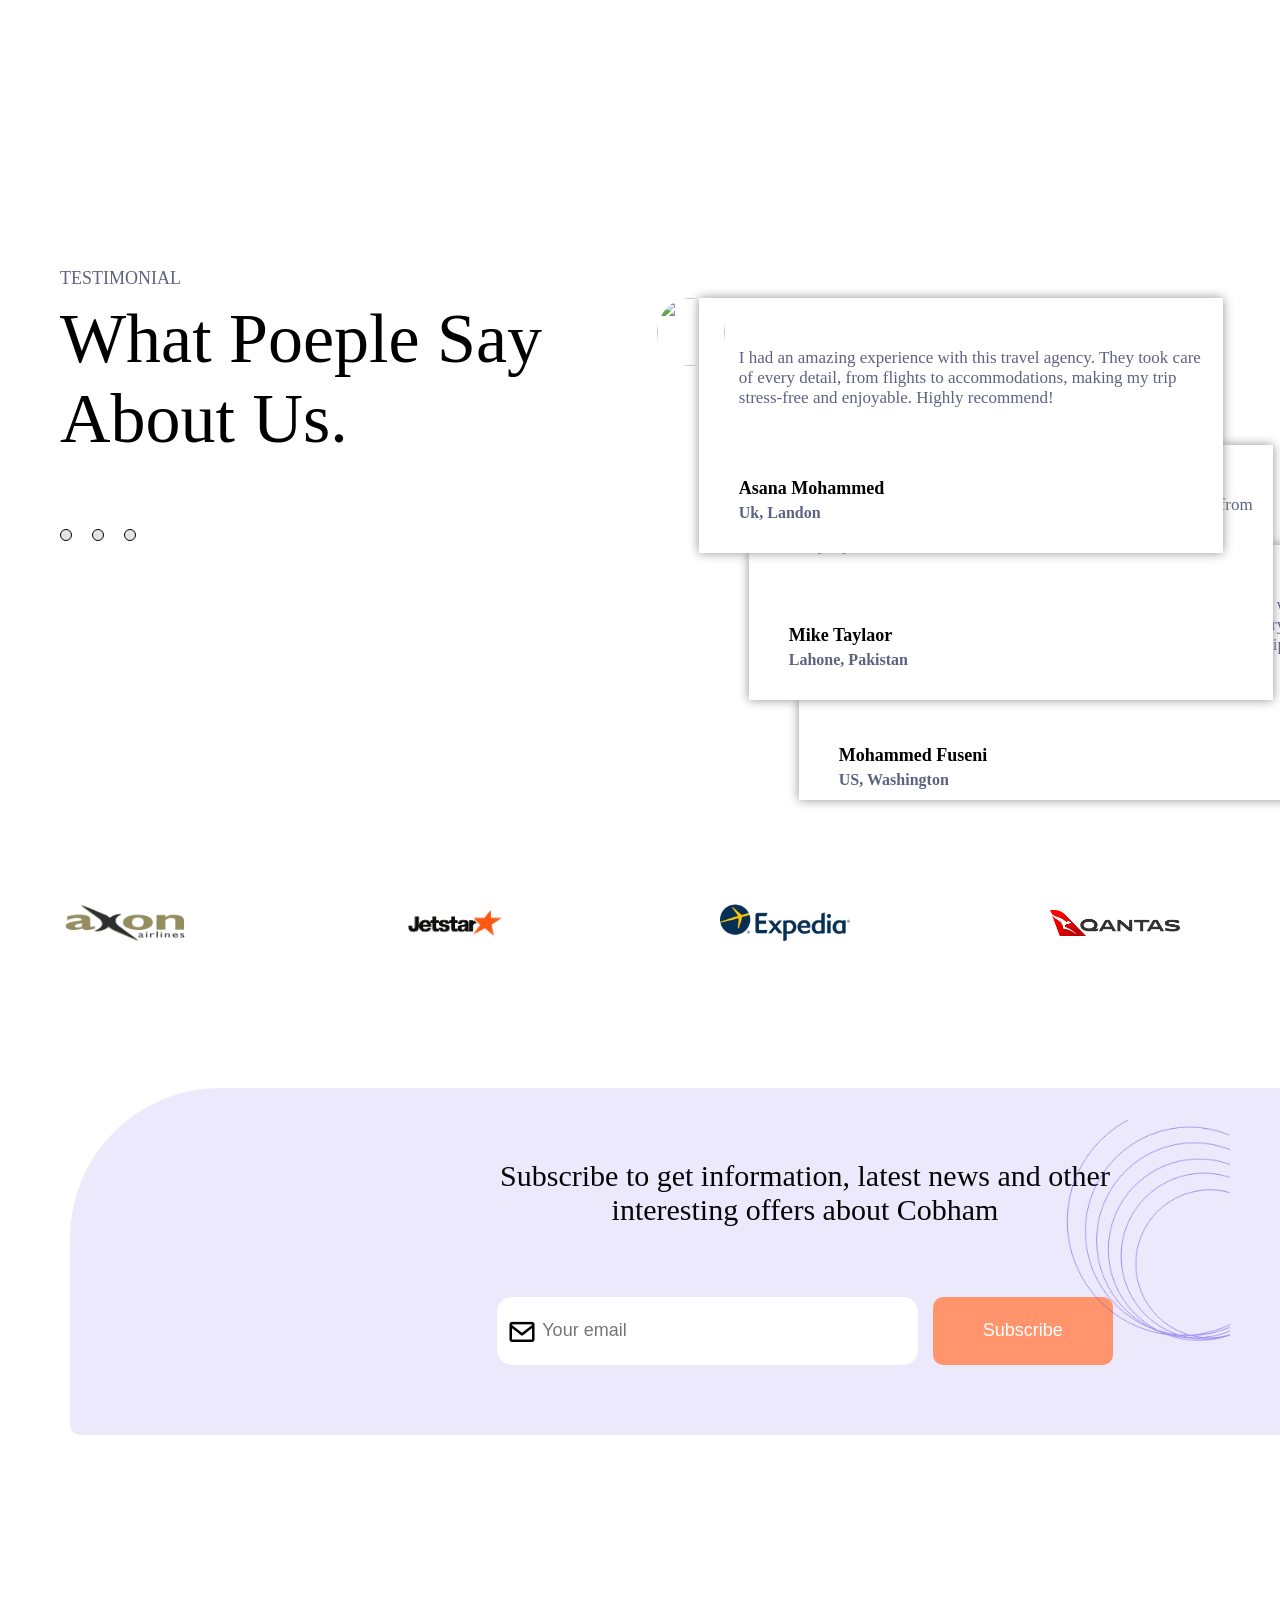
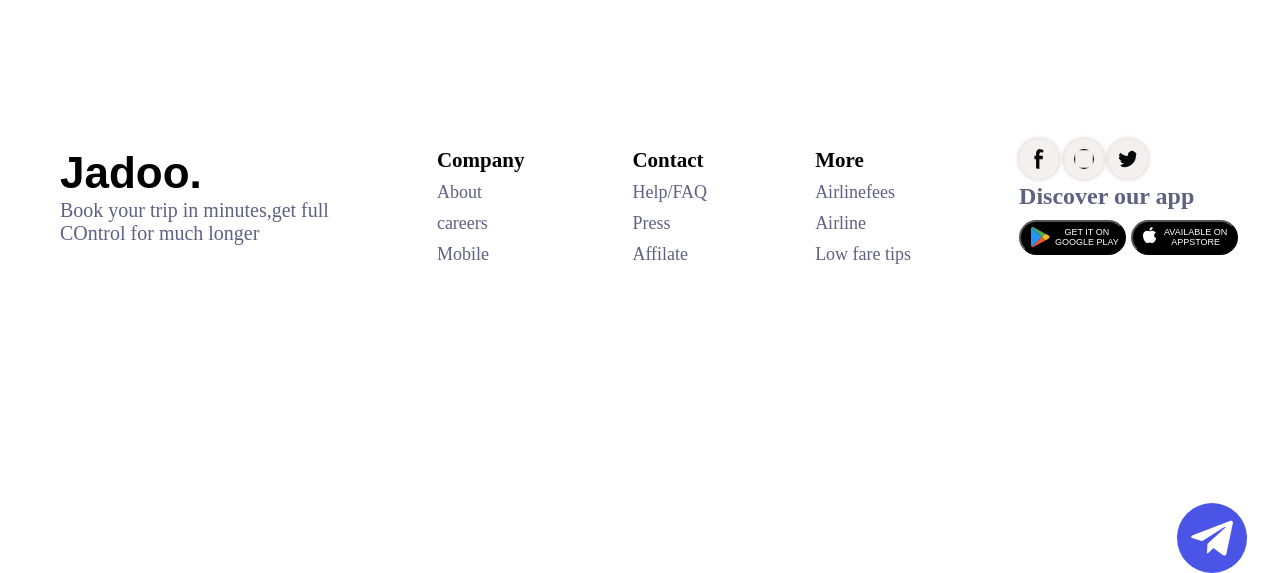
==== commit 55f4ce6f: "commit" ====
--- a/index.html
+++ b/index.html
@@ -142,7 +142,7 @@
                 We Offer Best
             </h2>
             <div class="cards">
-                <img src="images/Rectangle 157.png" class="Rectangle" alt="">
+                <!-- <img src="images/Rectangle 157.png" class="Rectangle" alt=""> -->
                 <img src="images/Group 4.png" class="stars" alt="">
             </div>
         </div>
--- a/style.css
+++ b/style.css
@@ -738,8 +738,7 @@
     margin-left: 50px;
     margin-top: 10px;
     background: white;
-    box-shadow: 0 0 10px #949191;
-
+    box-shadow: 0 0 10px #949191;    
 }
 #all-into:nth-child(2){
     top: 147px;
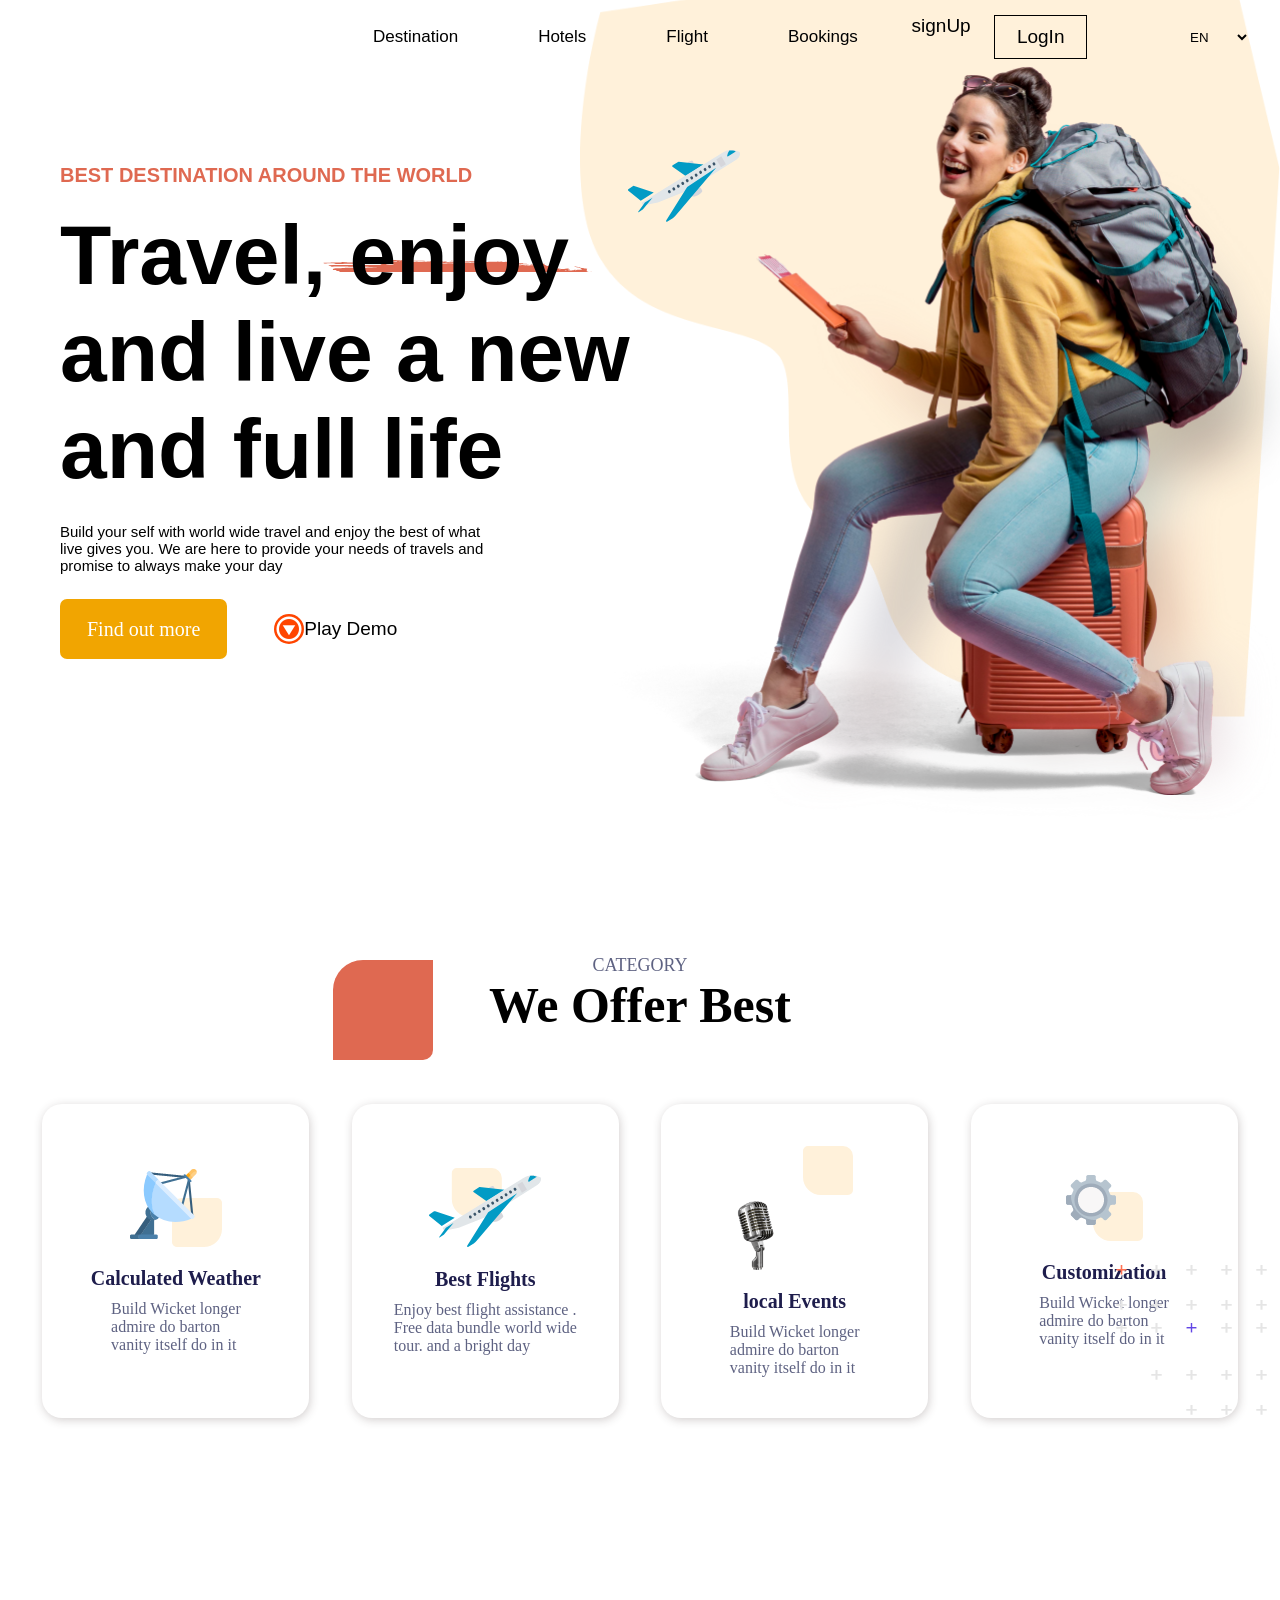
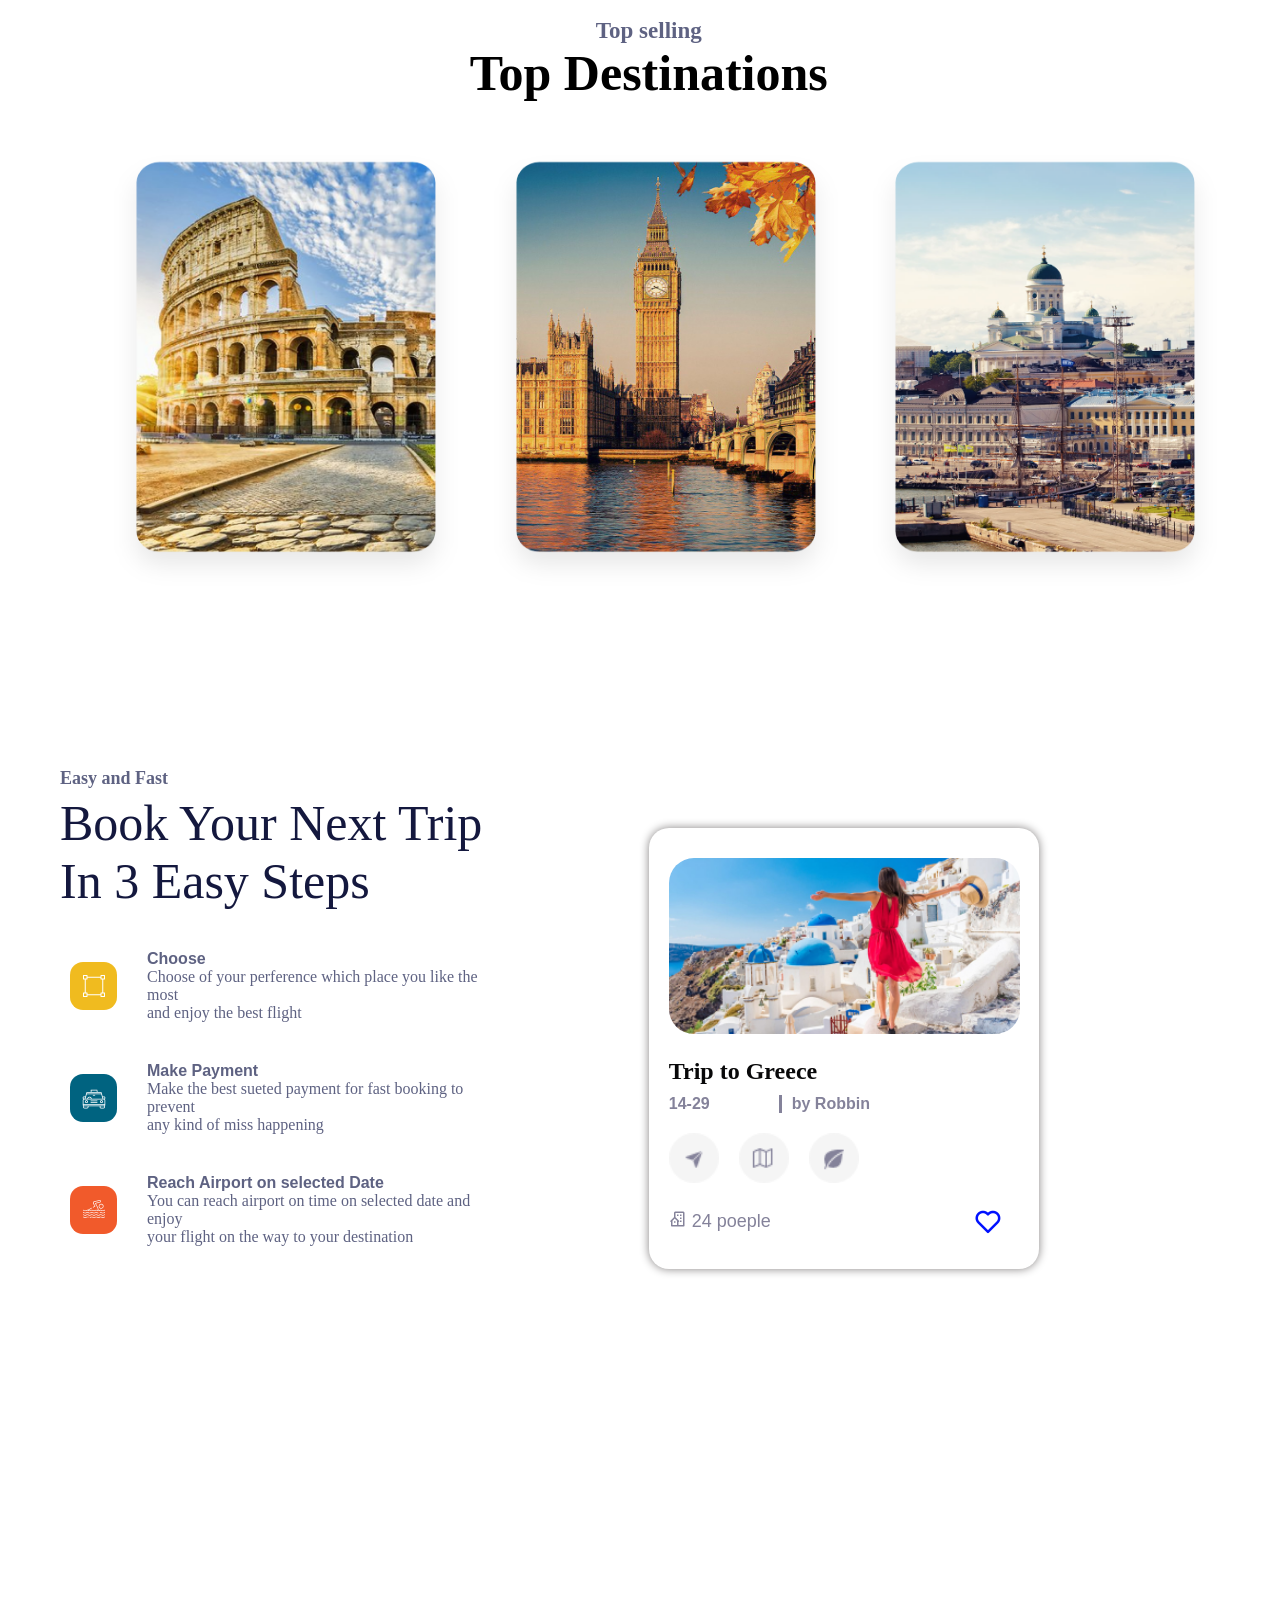
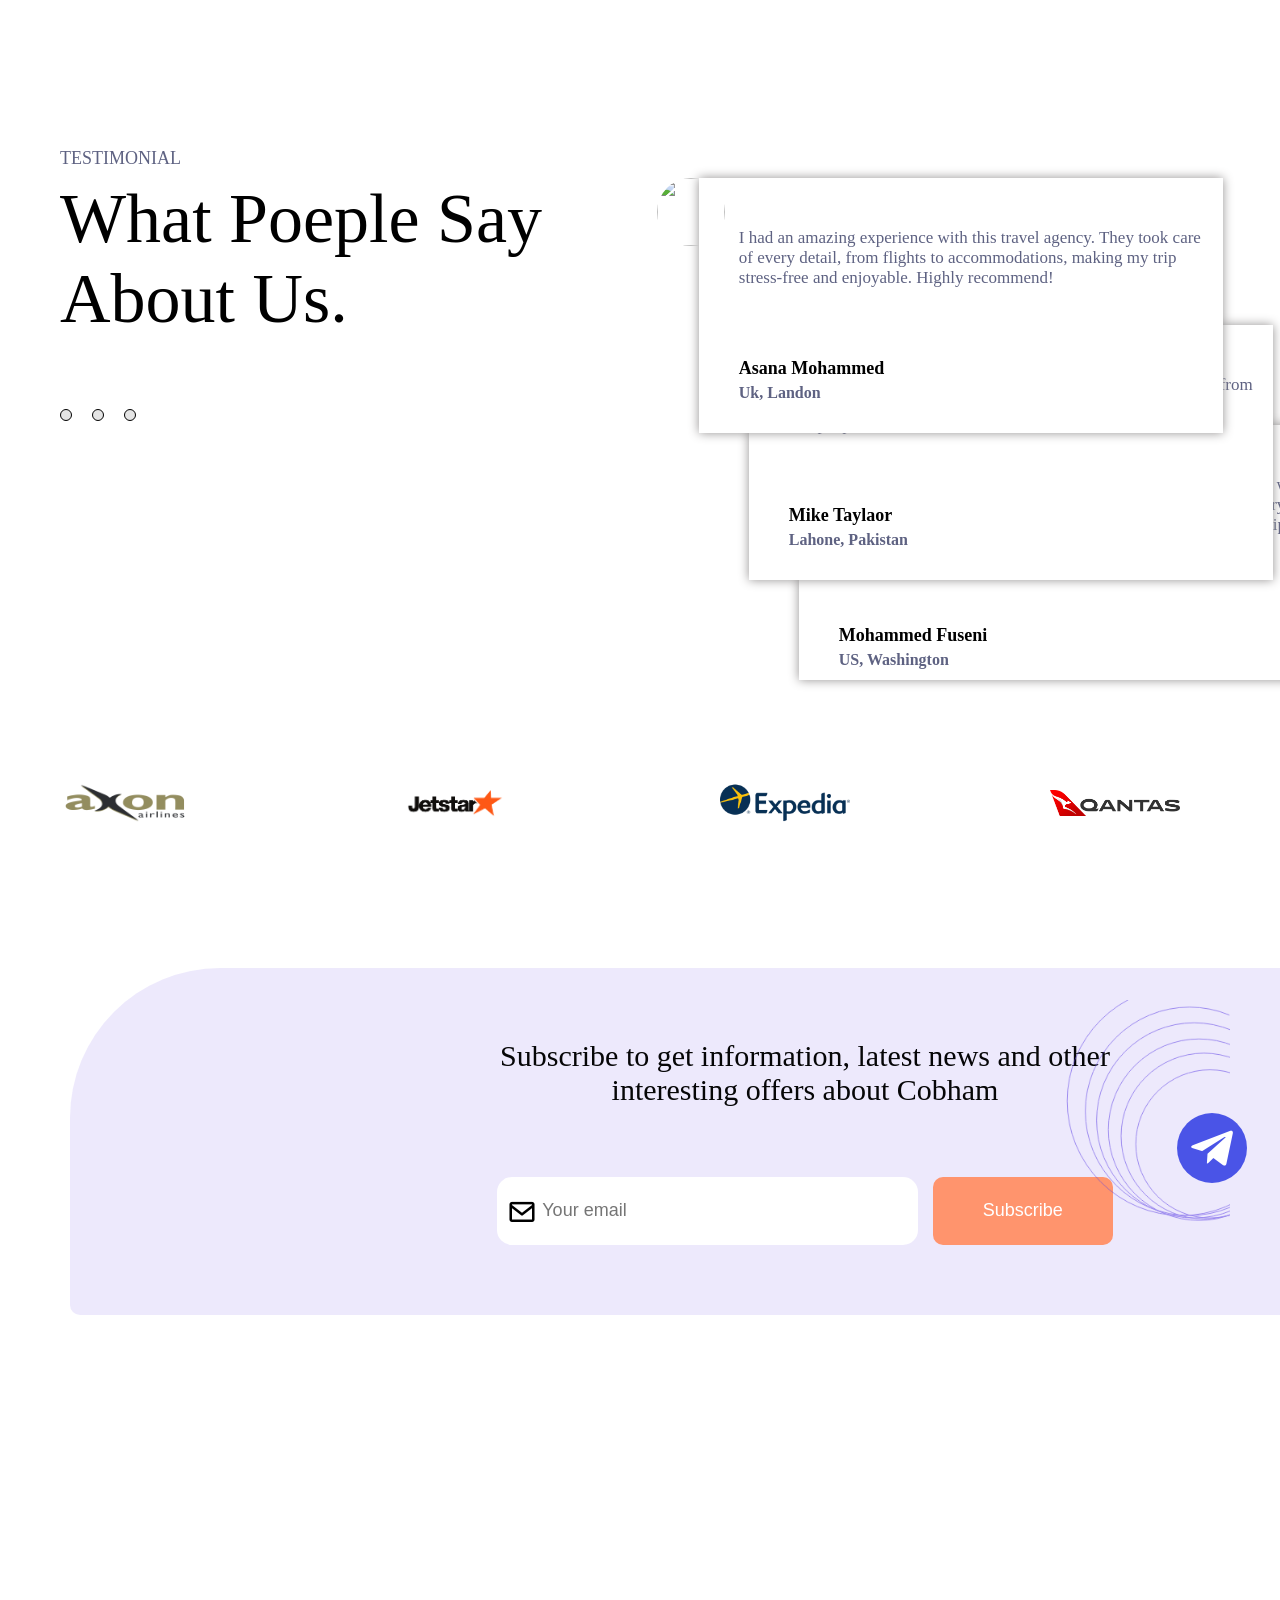
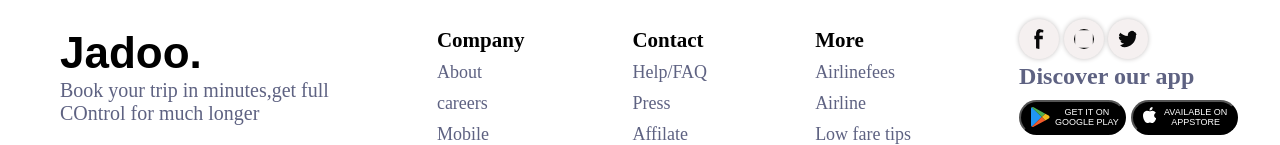
==== commit 9bb56f83: "Closing wide space" ====
--- a/index.html
+++ b/index.html
@@ -142,7 +142,7 @@
                 We Offer Best
             </h2>
             <div class="cards">
-                <!-- <img src="images/Rectangle 157.png" class="Rectangle" alt=""> -->
+                <img src="images/Rectangle 157.png" class="Rectangle" alt="">
                 <img src="images/Group 4.png" class="stars" alt="">
             </div>
         </div>
--- a/style.css
+++ b/style.css
@@ -11,6 +11,7 @@
     display: flex;
     justify-content: flex-end;
     align-items: center;
+    margin-top: 10px;
 }
 .logo{
     display: flex;
@@ -245,7 +246,7 @@
 .docer{
     position: absolute;
     right: 0px;
-    top: -120px;
+    top: -80px;
     z-index: -1;
     width: 700px;
 
@@ -286,17 +287,24 @@
 .hotels{
     height: 100vh;
     width: 92%;
-    margin-left: 60px;
-    margin-top: 250px;
-    opacity: 0;
-    transform: scale(100%);
-    transform: translateY(100px);
-    transition: all  1s linear ;
-}
-.hotels.fade-up{
-    opacity: 1;
-    transform: translateY(0px);
-    transform: scale(0px);
+    margin-left: 0px;
+    margin-top: -280px;
+    position: relative;
+}
+.fade-up{
+    animation: fade-up 2s linear 1;
+}
+@keyframes fade-up {
+    from{
+        opacity: 0;
+        transform: scale(100%);
+        transform: translateY(100px);
+    }
+    to{
+        opacity: 1;
+        transform: translateY(0px);
+        transform: scale(0px);
+    }
 }
 .category{
     text-align: center;
@@ -356,7 +364,7 @@
 }
 .Rectangle{
     position: absolute;
-    bottom: 260px;
+    bottom: -160px;
     width: 100px;
     height: 100px;
     left: 26%;
@@ -365,17 +373,17 @@
 .stars{
     position: absolute;
     right: 10px;
-    bottom: -68%;
+    bottom: -58%;
 }
 /*----------------------flight chapter 3--------------------- */
 .flight{
     height: 100vh;
     width: 92%;
     margin-left: 60px;
-    margin-top: 100px;
+    margin-top: 200px;
 }
 .flight-animation{
-    animation: flight-animation 3s linear 1;
+    animation: flight-animation 5s linear 1;
 }
 @keyframes flight-animation {
     from{
@@ -471,7 +479,7 @@
     height: 100vh;
     width: 92%;
     margin-left: 60px;
-    margin-top: 80px;
+    margin-top: -150px;
     display: flex;
 }
 .booking-left{
@@ -881,7 +889,7 @@
     position: absolute;
     font-size: 50px;
     right: 33px;
-    bottom: -497%;
+    bottom: -387%;
     color: white;
     border-radius: 50%;
     background: #4a54e7;
@@ -902,7 +910,7 @@
 footer{
     width: 92%;
     margin-left: 60px;
-    margin-top: 80px;
+    margin-top: 30px;
 
 }
 .container{
@@ -959,7 +967,7 @@
     box-shadow: 0 0 5px rgb(197, 194, 194);
 }
 .pngss svg:hover{
-    box-shadow: 0 0 20px rgb(197, 194, 194);
+    box-shadow: 0 0 10px rgb(197, 194, 194);
 }
 .discover{
     font-size: 24px;
